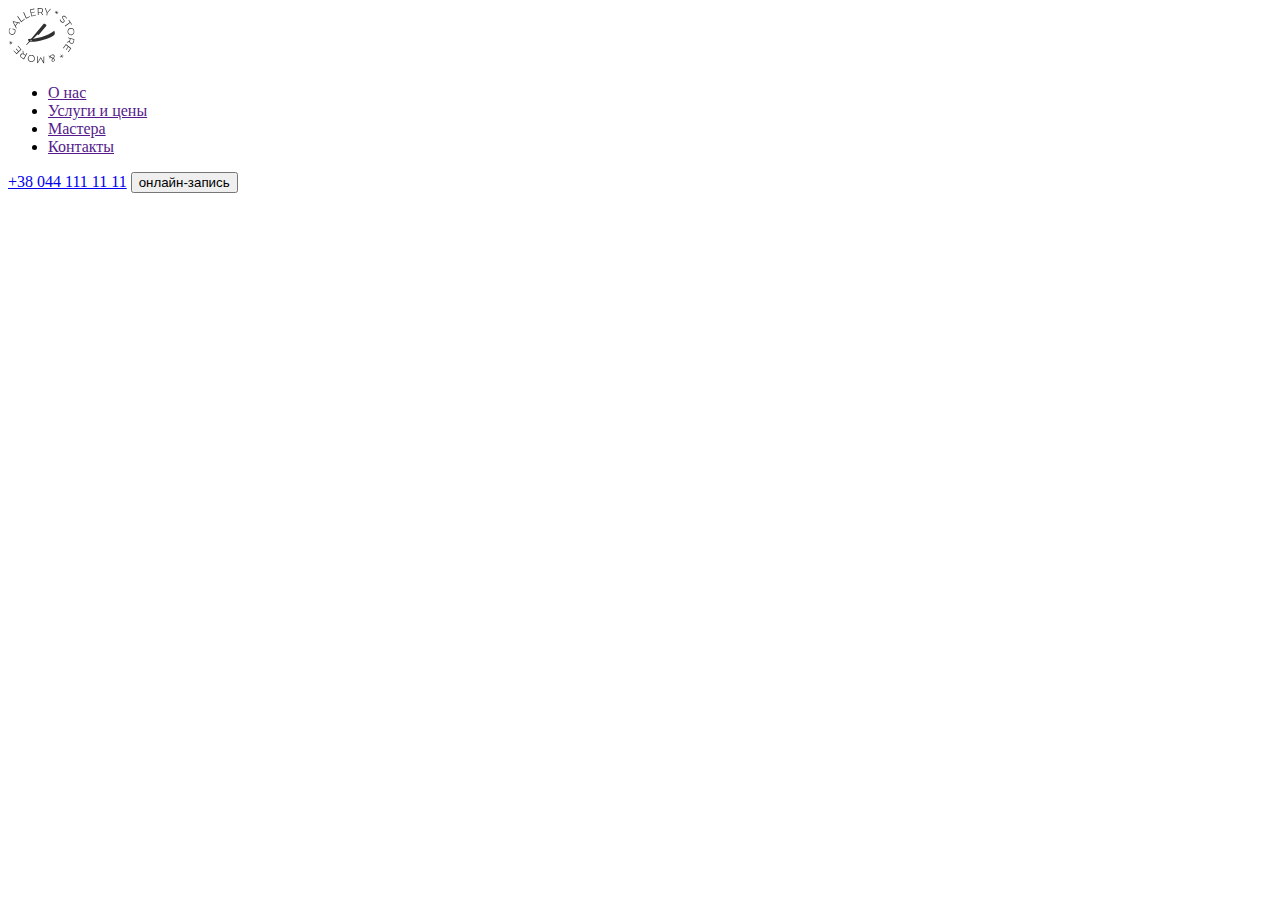
==== index.html @ ab4c953c "start" ====
<!DOCTYPE html>
<html lang="ru">
<head>
    <meta charset="UTF-8">
    <meta http-equiv="X-UA-Compatible" content="IE=edge">
    <meta name="viewport" content="width=device-width, initial-scale=1.0">
    <title>Document</title>
</head>
<body>
    <header>
        <a href=""><img src="./pictures/logo.svg" alt="лого">
        </a>
        <ul>
            <li>
                <a href="">О нас</a>
            </li>
            <li>
                <a href="">Услуги и цены</a>
            </li>
            <li>
                <a href="">Мастера</a>
            </li>
            <li>
                <a href="">Контакты</a>
            </li>
        </ul>
        <a href="tel:+380441111111">+38 044 111 11 11</a>
        <button type="button">онлайн-запись</button>
    </header>
</body>
</html>
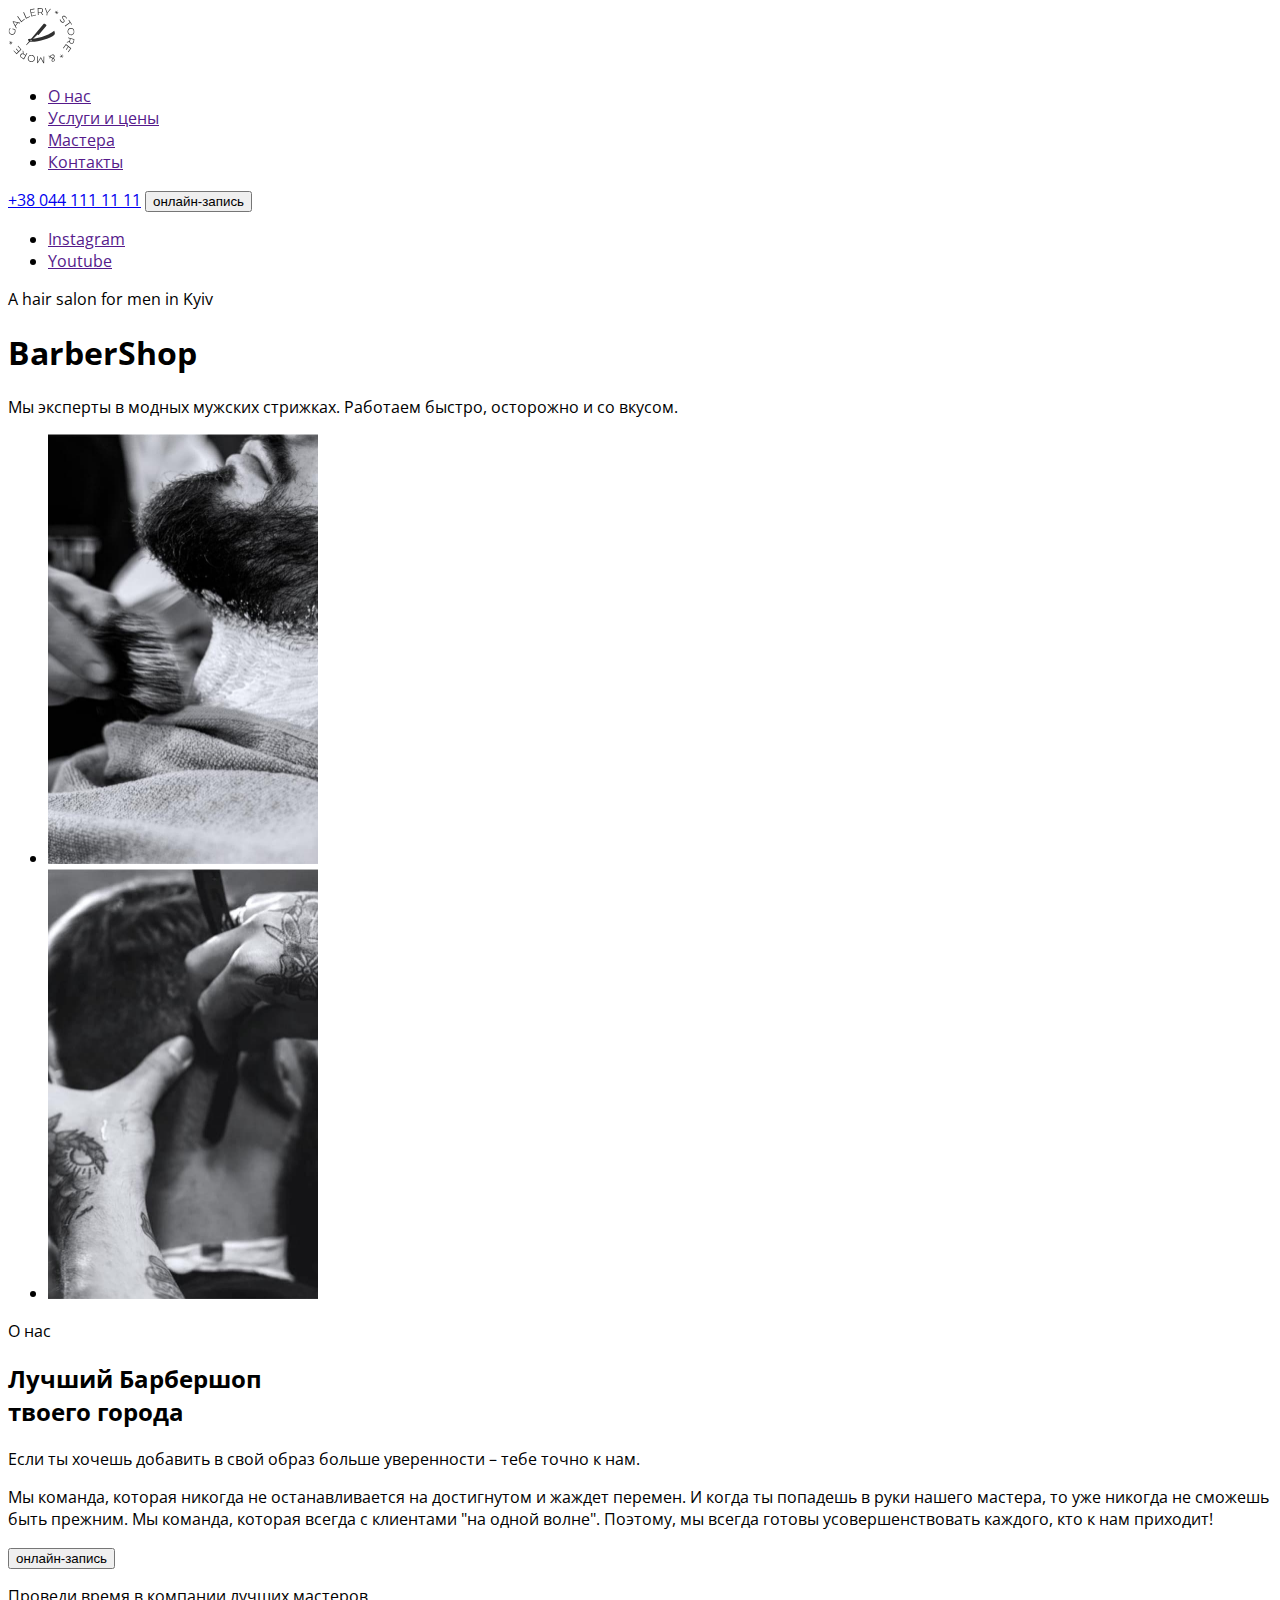
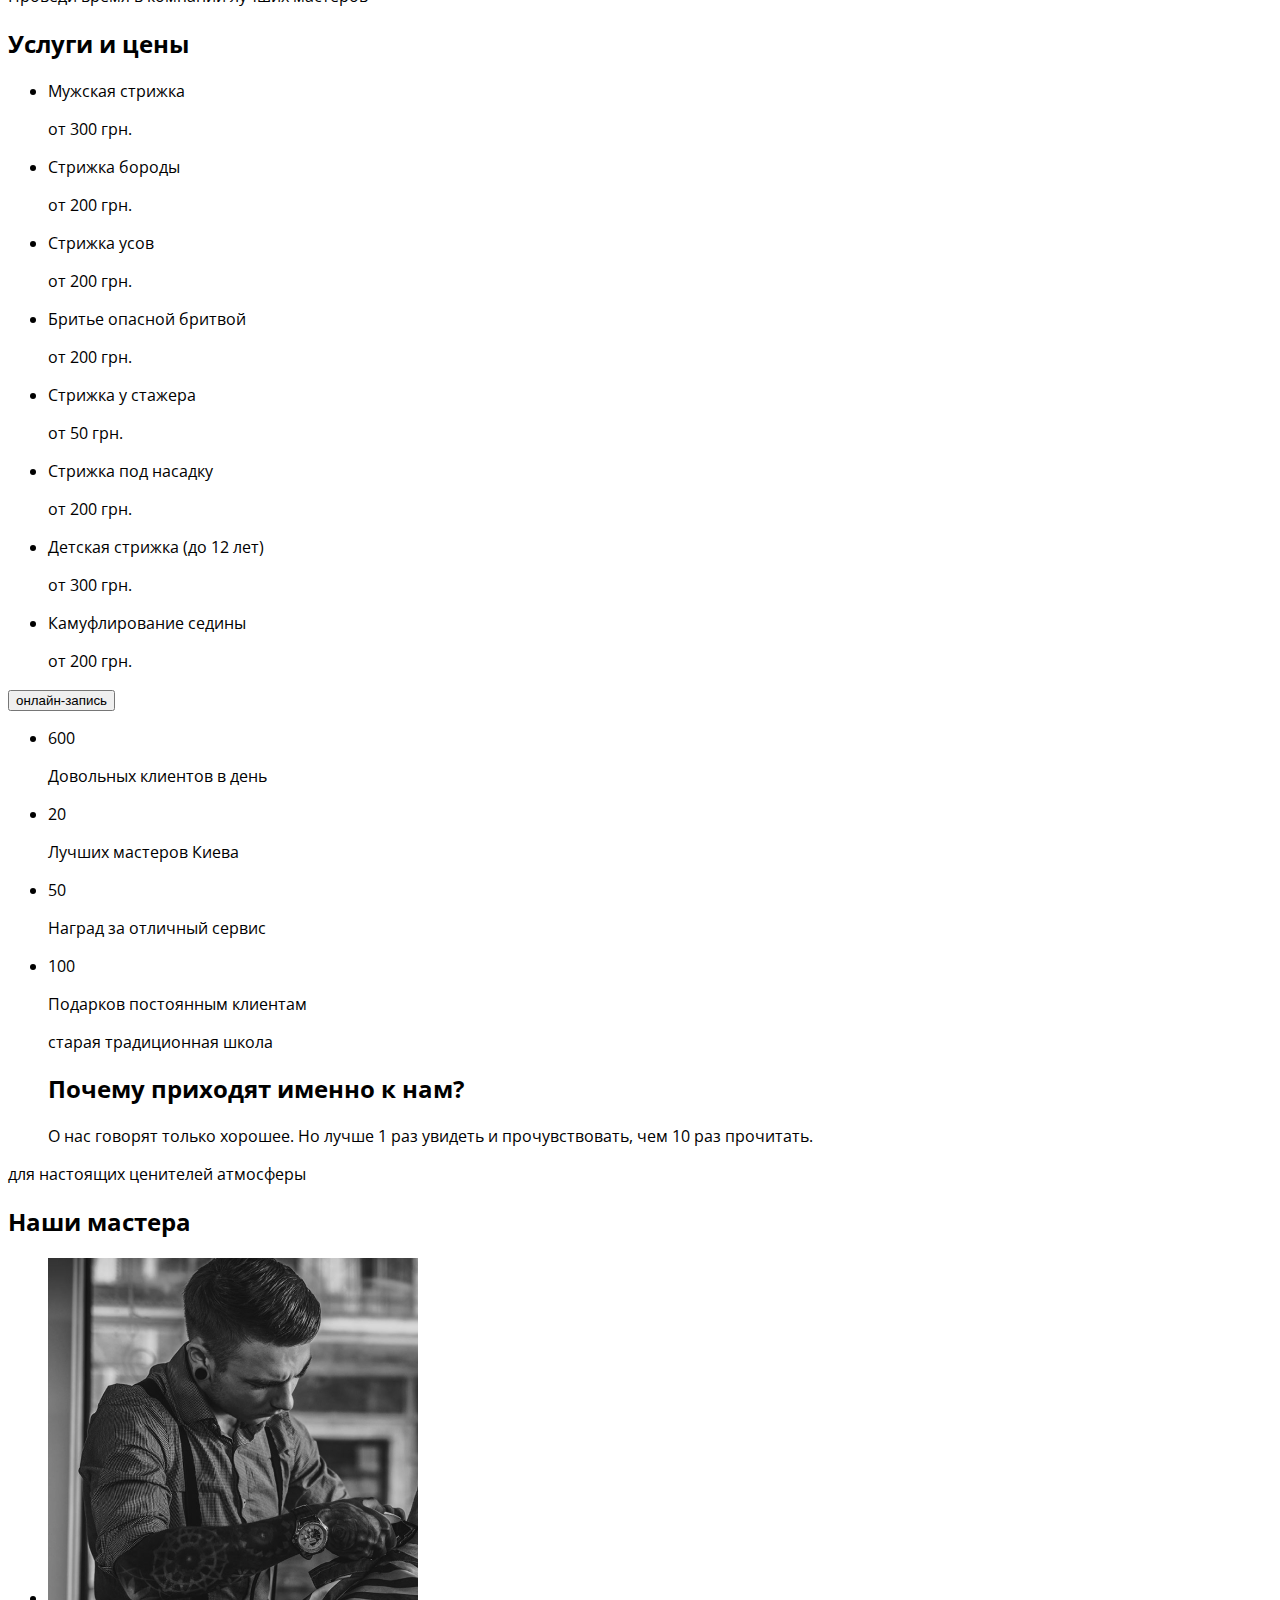
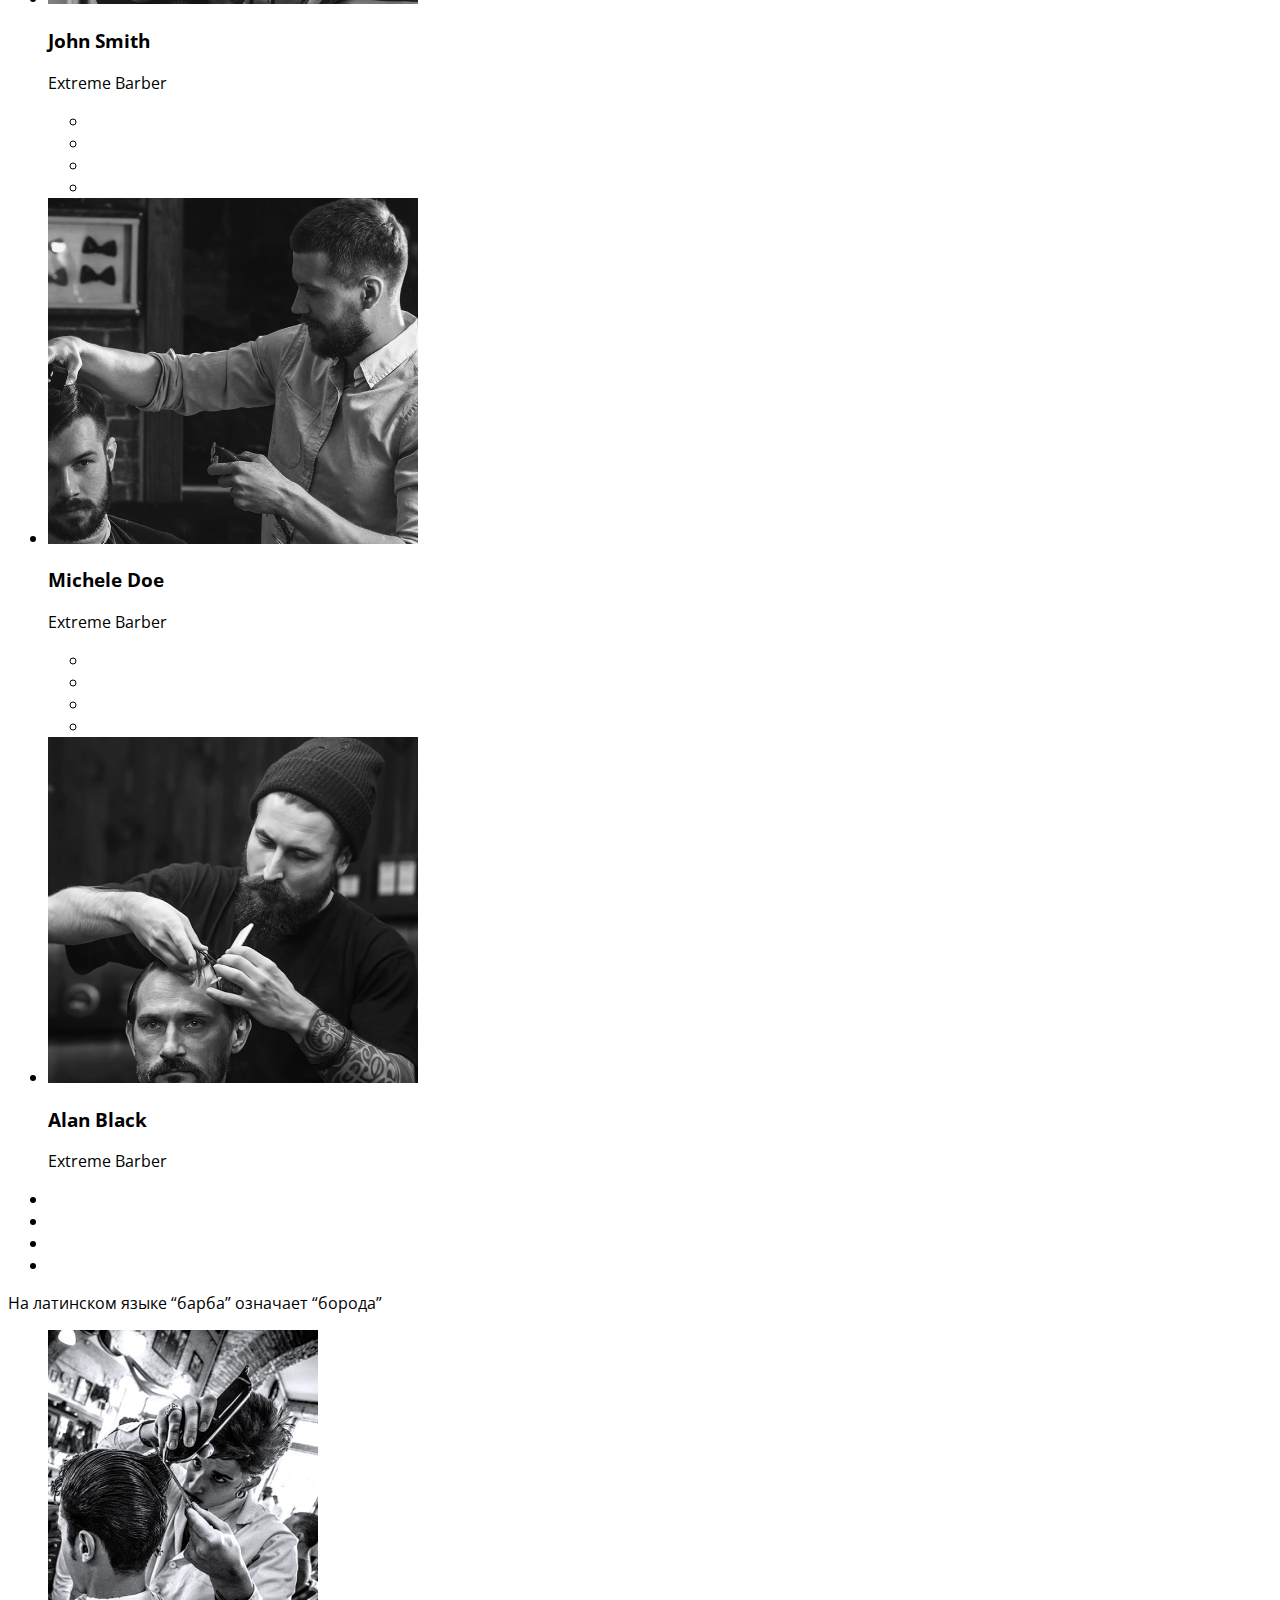
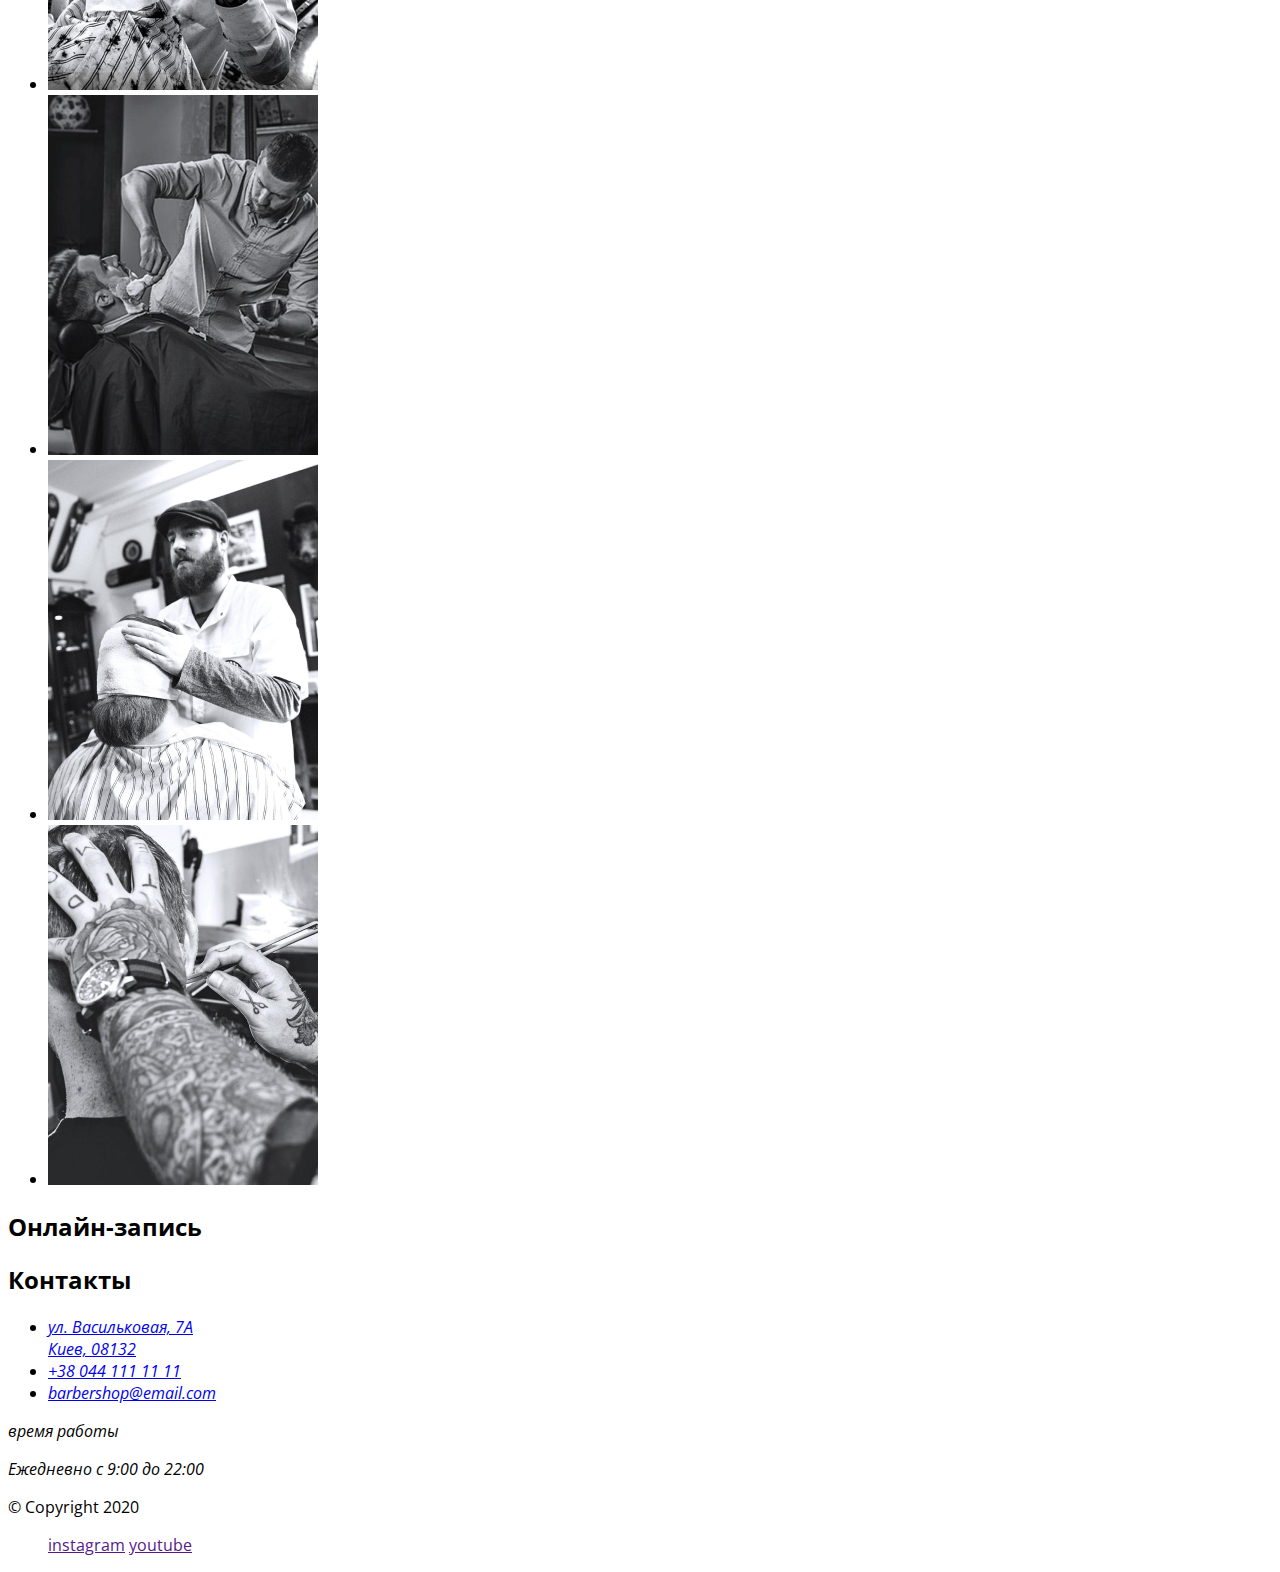
==== commit 93af9520: "start" ====
--- a/index.html
+++ b/index.html
@@ -5,27 +5,252 @@
     <meta http-equiv="X-UA-Compatible" content="IE=edge">
     <meta name="viewport" content="width=device-width, initial-scale=1.0">
     <title>Document</title>
+    <link rel="stylesheet" href="./css/style.css">
+    <link rel="preconnect" href="https://fonts.googleapis.com">
+    <link rel="preconnect" href="https://fonts.gstatic.com" crossorigin>
+    <link href="https://fonts.googleapis.com/css2?family=Open+Sans:wght@400;600&family=Raleway:wght@700&display=swap"
+        rel="stylesheet">
 </head>
 <body>
     <header>
-        <a href=""><img src="./pictures/logo.svg" alt="лого">
-        </a>
-        <ul>
-            <li>
-                <a href="">О нас</a>
-            </li>
-            <li>
-                <a href="">Услуги и цены</a>
-            </li>
-            <li>
-                <a href="">Мастера</a>
-            </li>
-            <li>
-                <a href="">Контакты</a>
-            </li>
-        </ul>
+        <nav>
+            <a href=""><img src="./pictures/logo.svg" alt="лого">
+            </a>
+            <ul>
+                <li>
+                    <a href="">О нас</a>
+                </li>
+                <li>
+                    <a href="">Услуги и цены</a>
+                </li>
+                <li>
+                    <a href="">Мастера</a>
+                </li>
+                <li>
+                    <a href="">Контакты</a>
+                </li>
+            </ul>
+        </nav>
         <a href="tel:+380441111111">+38 044 111 11 11</a>
         <button type="button">онлайн-запись</button>
     </header>
+    <main>
+        <section>
+            <ul>
+                <li>
+                    <a href="">Instagram</a>
+                </li>
+                <li>
+                    <a href="">Youtube</a>
+                </li>
+            </ul>
+            <div>
+                <p lang="en">A hair salon for men in Kyiv</p>
+                <h1 lang="en">BarberShop</h1>
+                <p>Мы эксперты в модных мужских стрижках.
+                Работаем быстро, осторожно и со вкусом.
+                </p>
+            </div>
+        </section>
+        <section>
+                <ul>
+                    <li>
+                        <img 
+                        src="./pictures/about-img-1.jpg" 
+                        alt="Барбер бреет голову"
+                        width="270" height="430"
+                        />
+                    </li>
+                    <li>
+                        <img 
+                        src="./pictures/about-img-2.jpg" 
+                        alt="Барбер стрижет кантик"
+                        width="270" height="430"
+                        />
+                        
+                    </li>
+                </ul>
+                <div>
+                    <p>О нас</p>
+                    <h2>
+                        Лучший Барбершоп<br>твоего города
+                    </h2>
+                    <p>
+                        Если ты хочешь добавить в свой образ больше уверенности – тебе точно к нам.
+                    </p>
+                    <p>
+                        Мы команда, которая никогда не останавливается на достигнутом и жаждет перемен. И когда ты попадешь в руки нашего мастера,
+                        то уже никогда не сможешь быть прежним. Мы команда, которая всегда с клиентами "на одной волне". Поэтому, мы всегда
+                        готовы усовершенствовать каждого, кто к нам приходит!
+                    </p>
+                    <button type="button">онлайн-запись</button>
+                </div>
+        </section>
+        <section>
+            <p>Проведи время в компании лучших мастеров</p>
+            <h2>Услуги и цены</h2>
+            <ul>
+                <li>
+                    <p>Мужская стрижка</p><span>от 300 грн.</span>
+                </li>
+                <li>
+                    <p>Стрижка бороды</p><span>от 200 грн.</span>
+                </li>
+                <li>
+                    <p>Стрижка усов</p><span>от 200 грн.</span>
+                </li>
+                <li>
+                    <p>Бритье опасной бритвой</p><span>от 200 грн.</span>
+                </li>
+            </ul>
+            <ul>
+                <li>
+                    <p>Cтрижка у стажера</p><span>от 50 грн.</span>
+                </li>
+                <li>
+                    <p>Стрижка под насадку</p><span>от 200 грн.</span>
+                </li>
+                <li>
+                    <p>Детская стрижка (до 12 лет)</p><span>от 300 грн.</span>
+                </li>
+                <li>
+                    <p>Камуфлирование седины</p><span>от 200 грн.</span>
+                </li>
+            </ul>
+            <button type="button">онлайн-запись</button>
+        </section>
+        <section>
+            <ul>
+                <li>
+                    <span>600</span>
+                    <p>Довольных клиентов в день</p>
+                </li>
+                <li>
+                    <span>20</span>
+                    <p>Лучших мастеров Киева</p>
+                </li>
+                <li>
+                    <span>50</span>
+                    <p>Наград за отличный сервис</p>
+                </li>
+                <li>
+                    <span>100</span>
+                    <p>Подарков постоянным клиентам</p>
+                </li>
+                <div>
+                    <p>старая традиционная школа</p>
+                    <h2>Почему приходят именно к нам?</h2>
+                    <p>О нас говорят только хорошее. Но лучше 1 раз увидеть и прочувствовать, чем 10 раз прочитать.</p>
+                </div>
+            </ul>
+        </section>
+        <section>
+            <p>для настоящих ценителей атмосферы</p>
+            <h2>Наши мастера</h2>
+            <ul>    
+                <li>
+                    <img src="./pictures/john-smith.jpg" alt=барбер стрижет" width="370" height="346">
+                    <h3 lang="en">John Smith</h3>
+                    <p lang="en">Extreme Barber</p>
+                    <ul>
+                        <li>
+                            <a href=""></a>
+                        </li>
+                        <li>
+                            <a href=""></a>
+                        </li>
+                        <li>
+                            <a href=""></a>
+                        </li>
+                        <li>
+                            <a href=""></a>
+                        </li>
+                    </ul>
+                </li>
+                <li>
+                    <img src="./pictures/michele-doe.jpg" alt="барбер бреет" width="370" height="346">
+                    <h3 lang="en">Michele Doe</h3>
+                    <p lang="en">Extreme Barber</p>
+                    <ul>
+                        <li>
+                            <a href=""></a>
+                        </li>
+                        <li>
+                            <a href=""></a>
+                        </li>
+                        <li>
+                            <a href=""></a>
+                        </li>
+                        <li>
+                            <a href=""></a>
+                        </li>
+                    </ul>
+                </li>
+                <li>
+                    <img src="./pictures/alan-black.jpg" alt="барбер делает кантик" width="370" height="346">
+                    <h3 lang="en">Alan Black</h3>
+                    <p lang="en">Extreme Barber</p>
+                        <li>
+                            <a href=""></a>
+                        </li>
+                        <li>
+                            <a href=""></a>
+                        </li>
+                        <li>
+                            <a href=""></a>
+                        </li>
+                        <li>
+                            <a href=""></a>
+                        </li>
+                </li>
+            </ul>
+        </section>
+        <section>
+            <h2 hidden lang="en">gallery</h2>
+            <p>На латинском языке “барба” означает “борода”</p>
+            <ul>
+                <li>
+                    <img src="./pictures/job-1.jpg" alt="стрижка" width="270" height="360">
+                </li>
+                <li>
+                    <img src="./pictures/job-2.jpg" alt="бритье" width="270" height="360">
+                </li>
+                <li>
+                    <img src="./pictures/job-3.jpg" alt="отпаривание" width="270" height="360">
+                </li>
+                <li>
+                    <img src="./pictures/job-4.jpg" alt="кантик" width="270" height="360">
+                </li>
+            </ul>
+        </section>
+        <section>
+                <h2>Онлайн-запись</h2>
+        </section>
+        <section>
+                <h2>Контакты</h2>
+                <address>
+                    <ul>
+                        <li>
+                            <a href="https://goo.gl/maps/wWV4MiiGpyDvuPe18" target="_blank" rel="noopener noreferrer">ул. Васильковая, 7А<br> Киев, 08132</a>
+                        </li>
+                        <li>
+                            <a href="tel:+380441111111">+38 044 111 11 11</a>
+                        </li>
+                        <li>
+                            <a href="mailto:barbershop@email.com">barbershop@email.com</a>
+                        </li>
+                    </ul>
+                    <p>время работы</p>
+                    <P>Ежедневно с 9:00 до 22:00</P>
+                </address>
+        </section>
+        <footer>
+            <p>&copy; Copyright 2020</p>
+            <ul>
+                <a href="">instagram</a>
+                <a href="">youtube</a>
+            </ul>
+        </footer>
+    </main>
 </body>
 </html>--- a/css/style.css
+++ b/css/style.css
@@ -0,0 +1,3 @@
+body {
+    font-family: 'Open Sans', sans-serif;
+}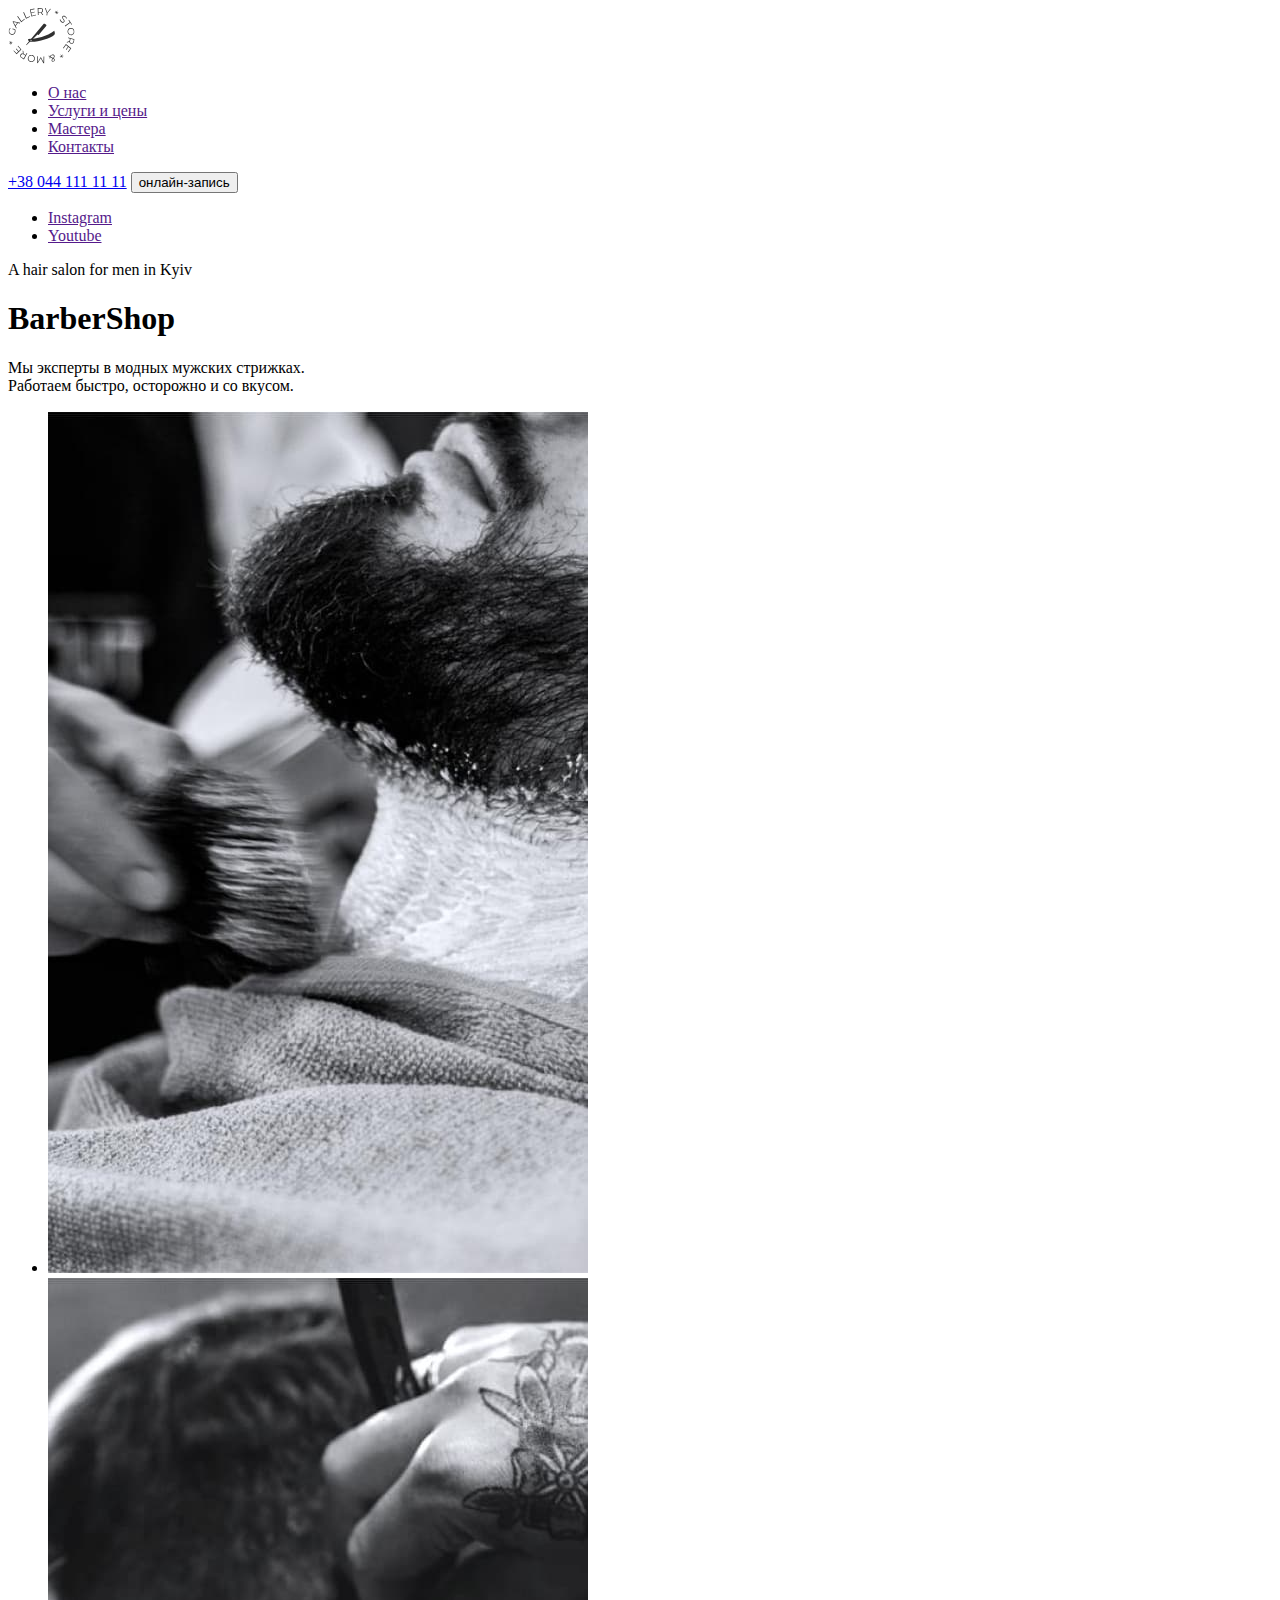
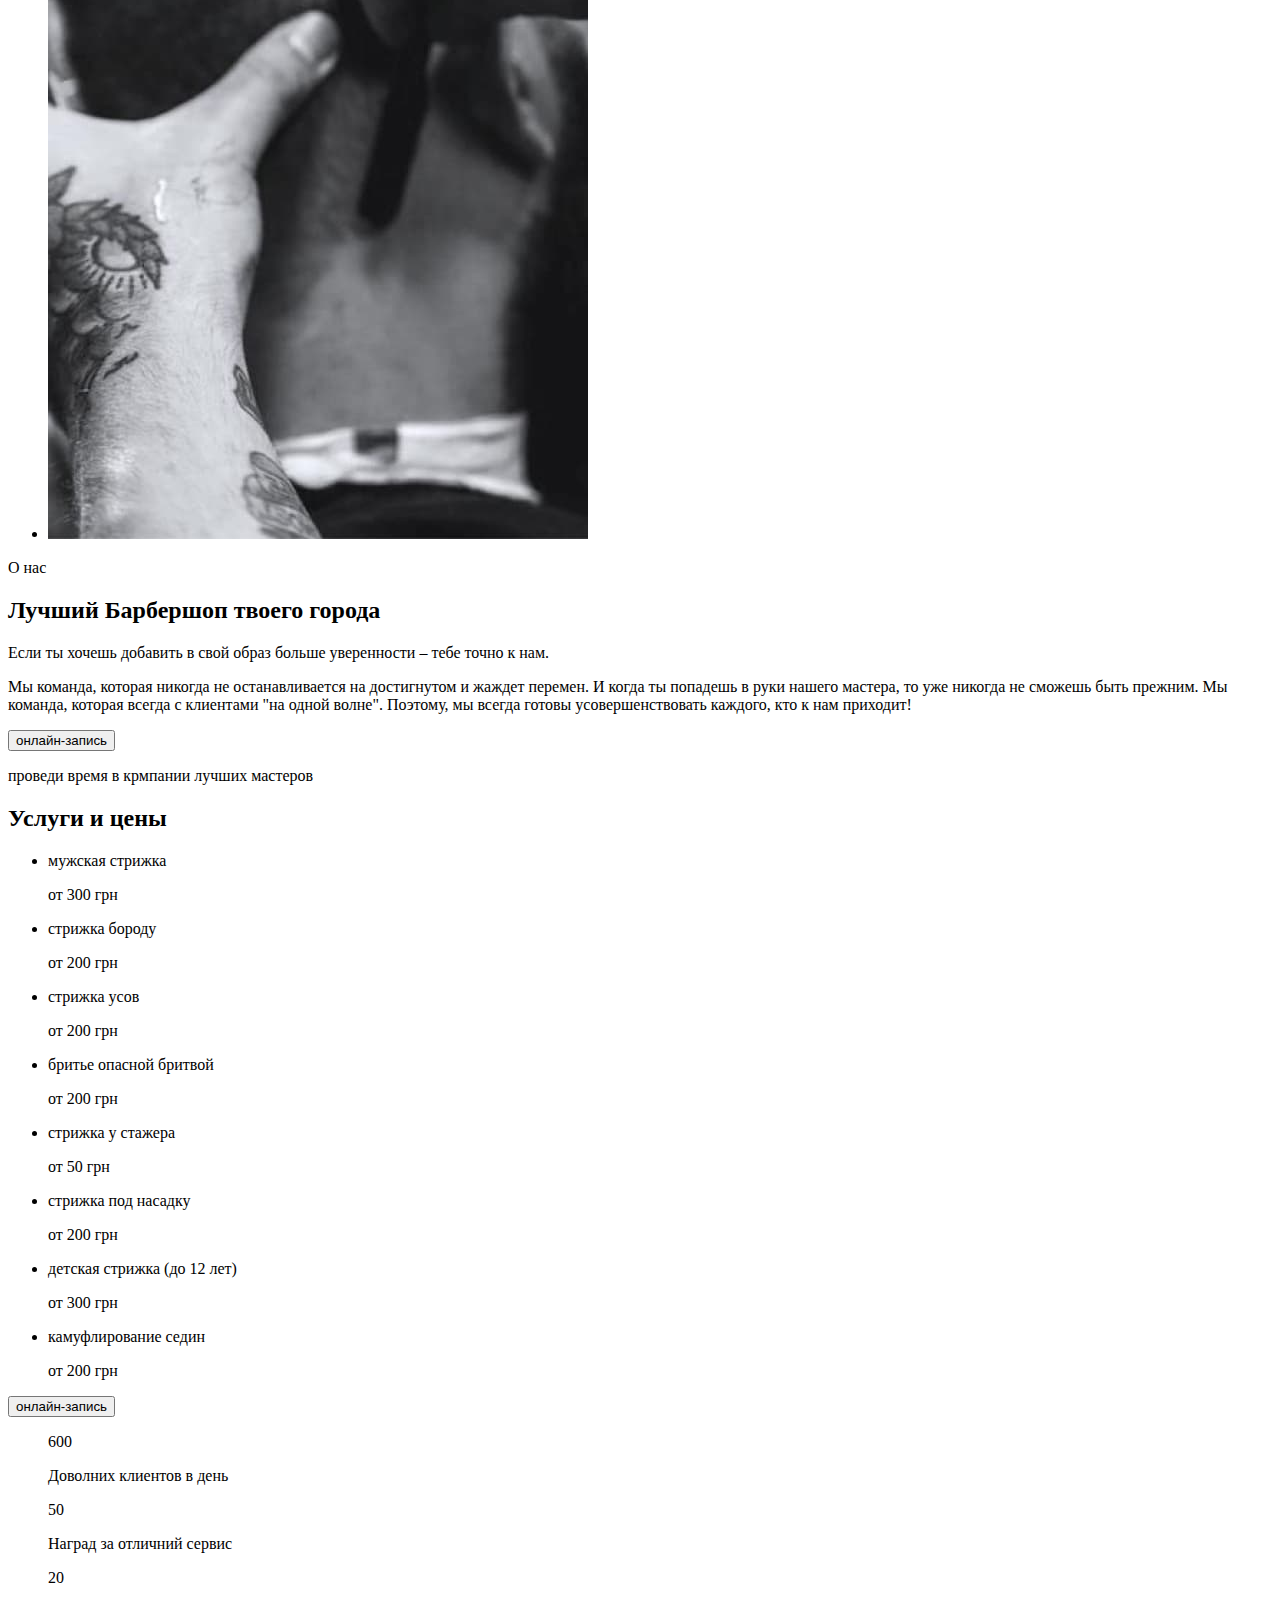
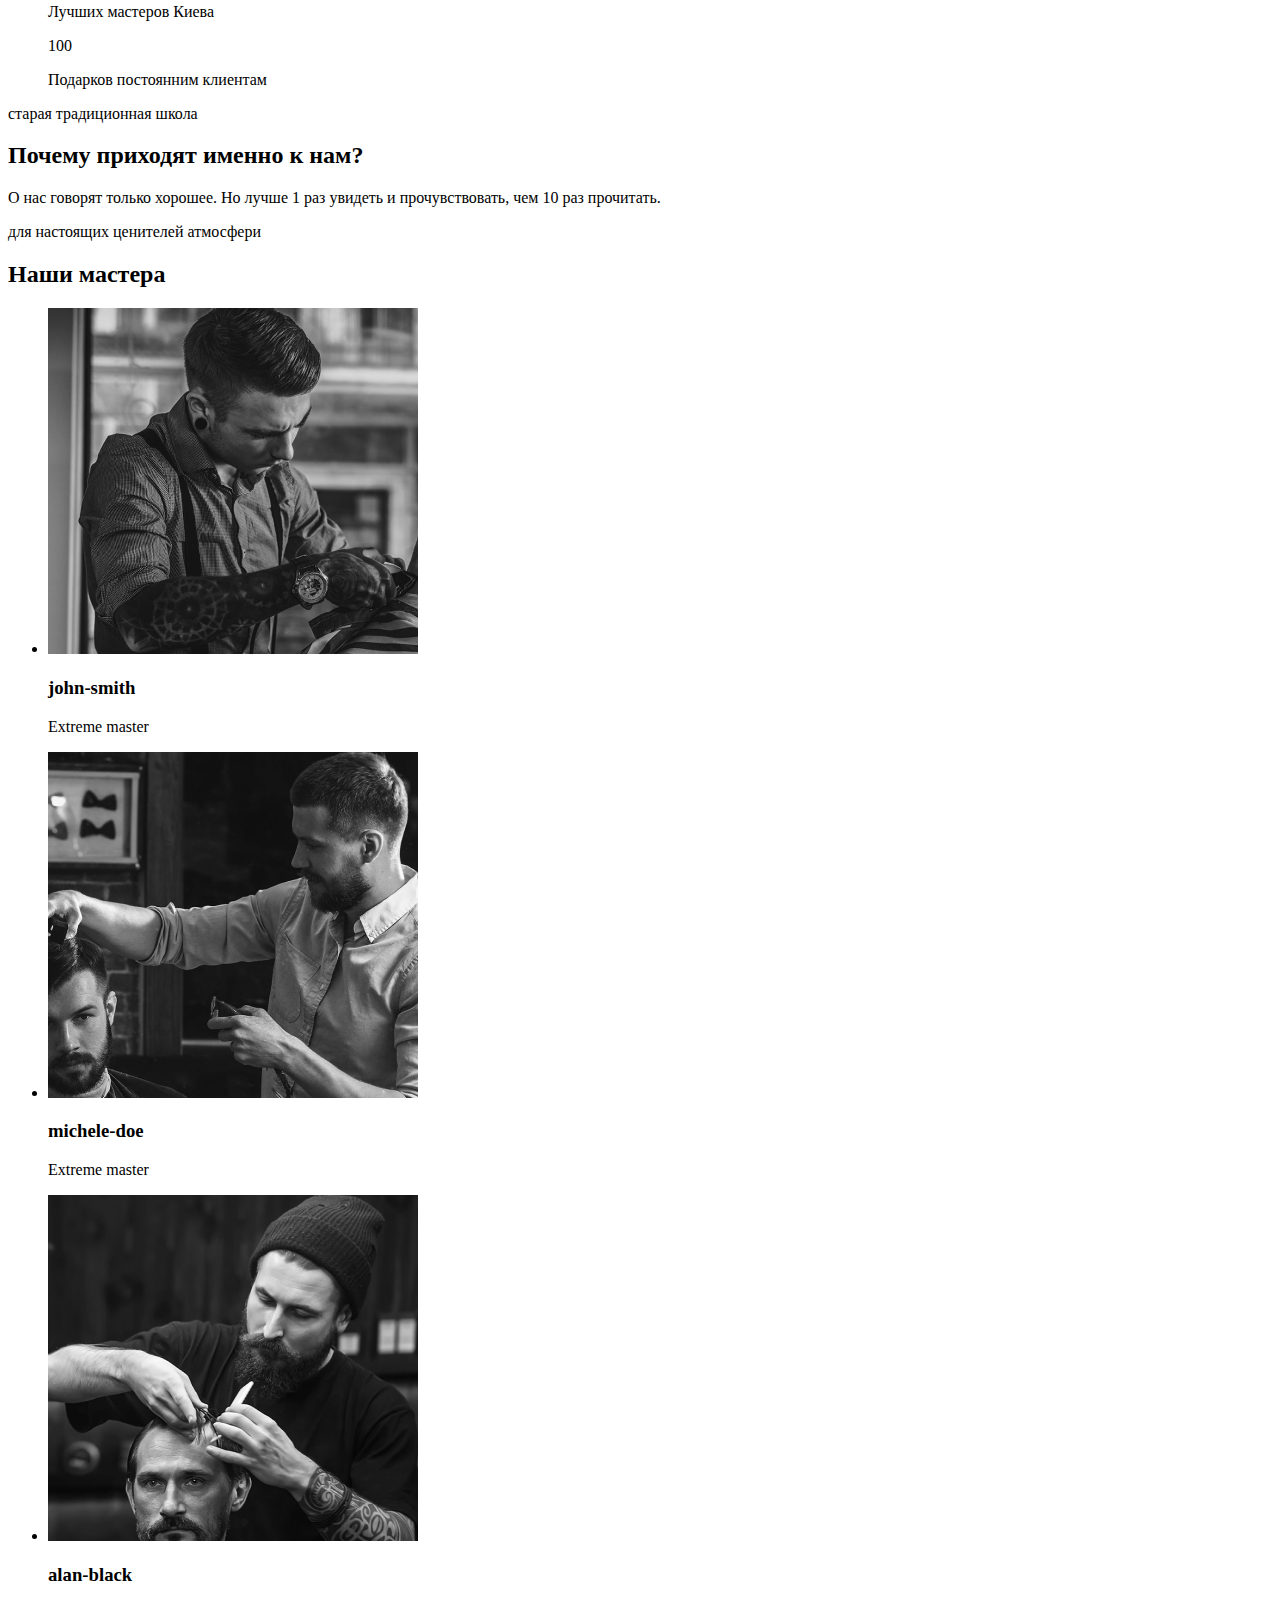
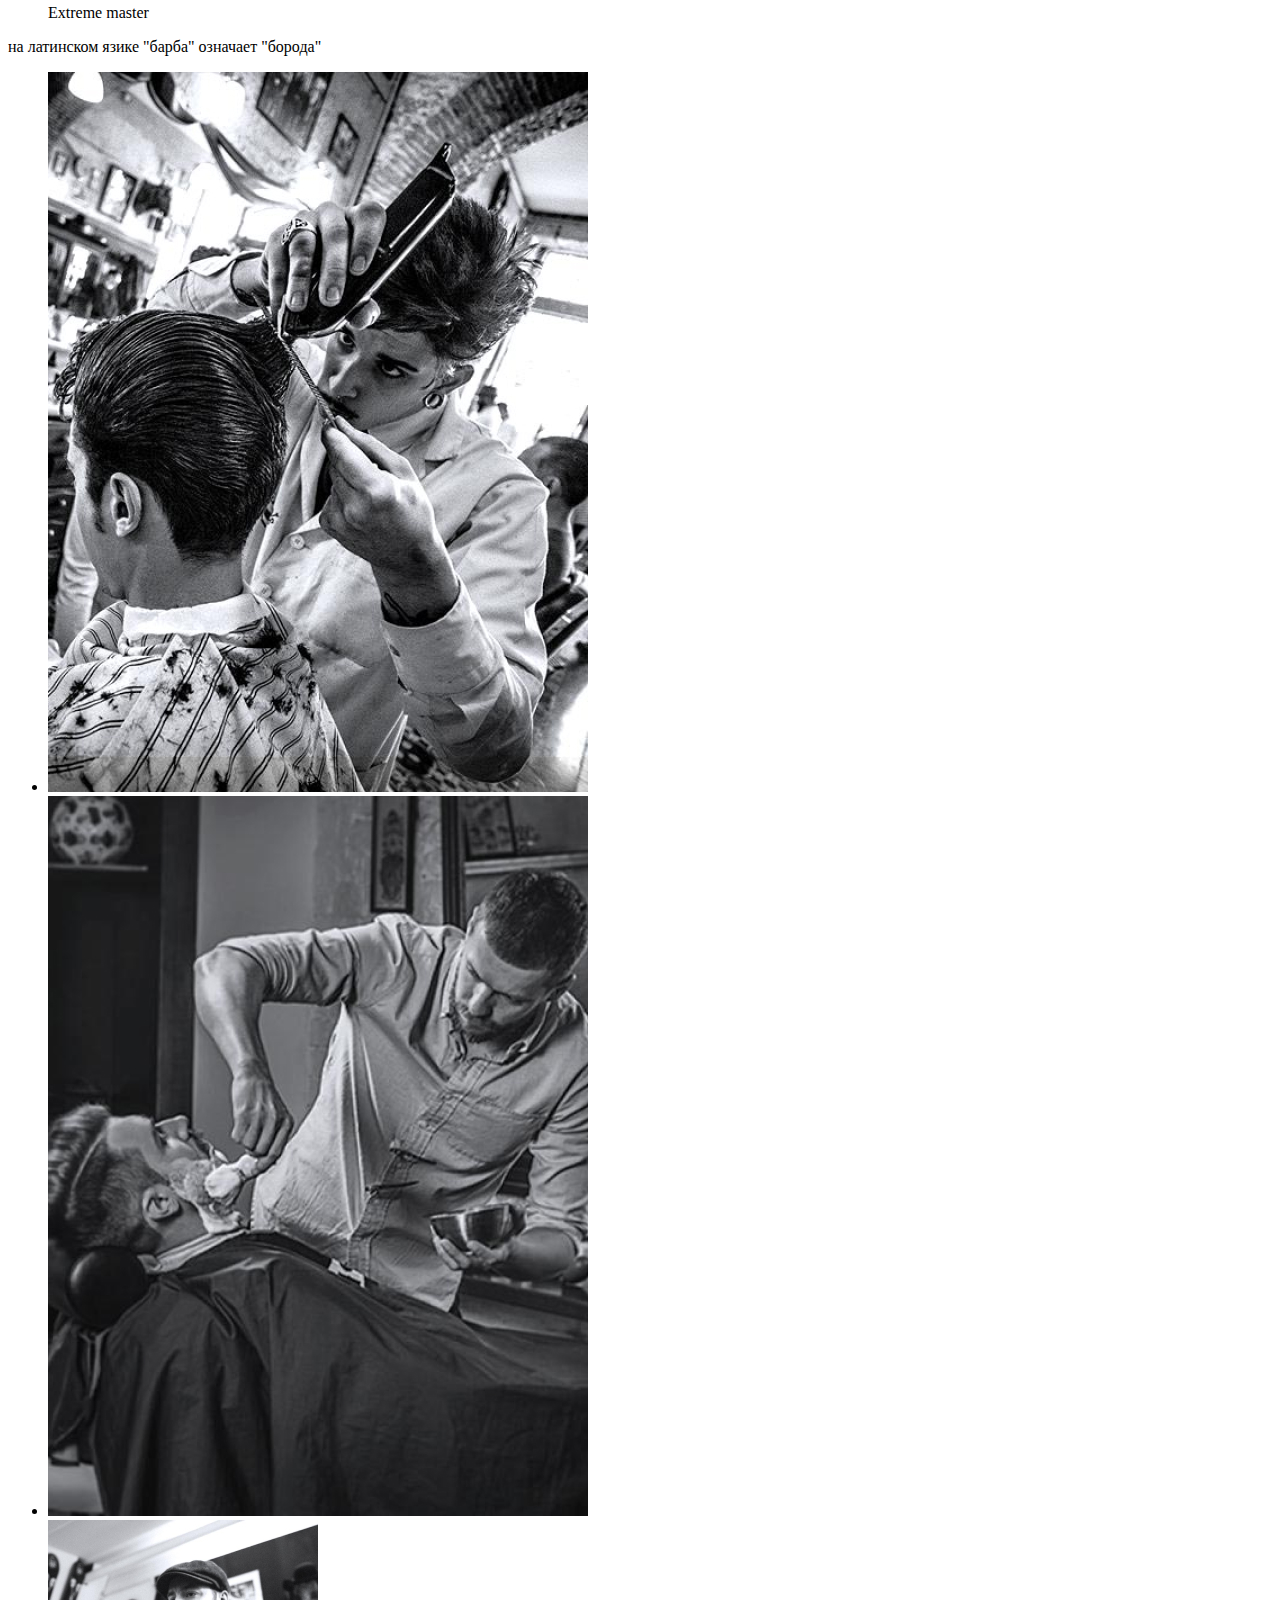
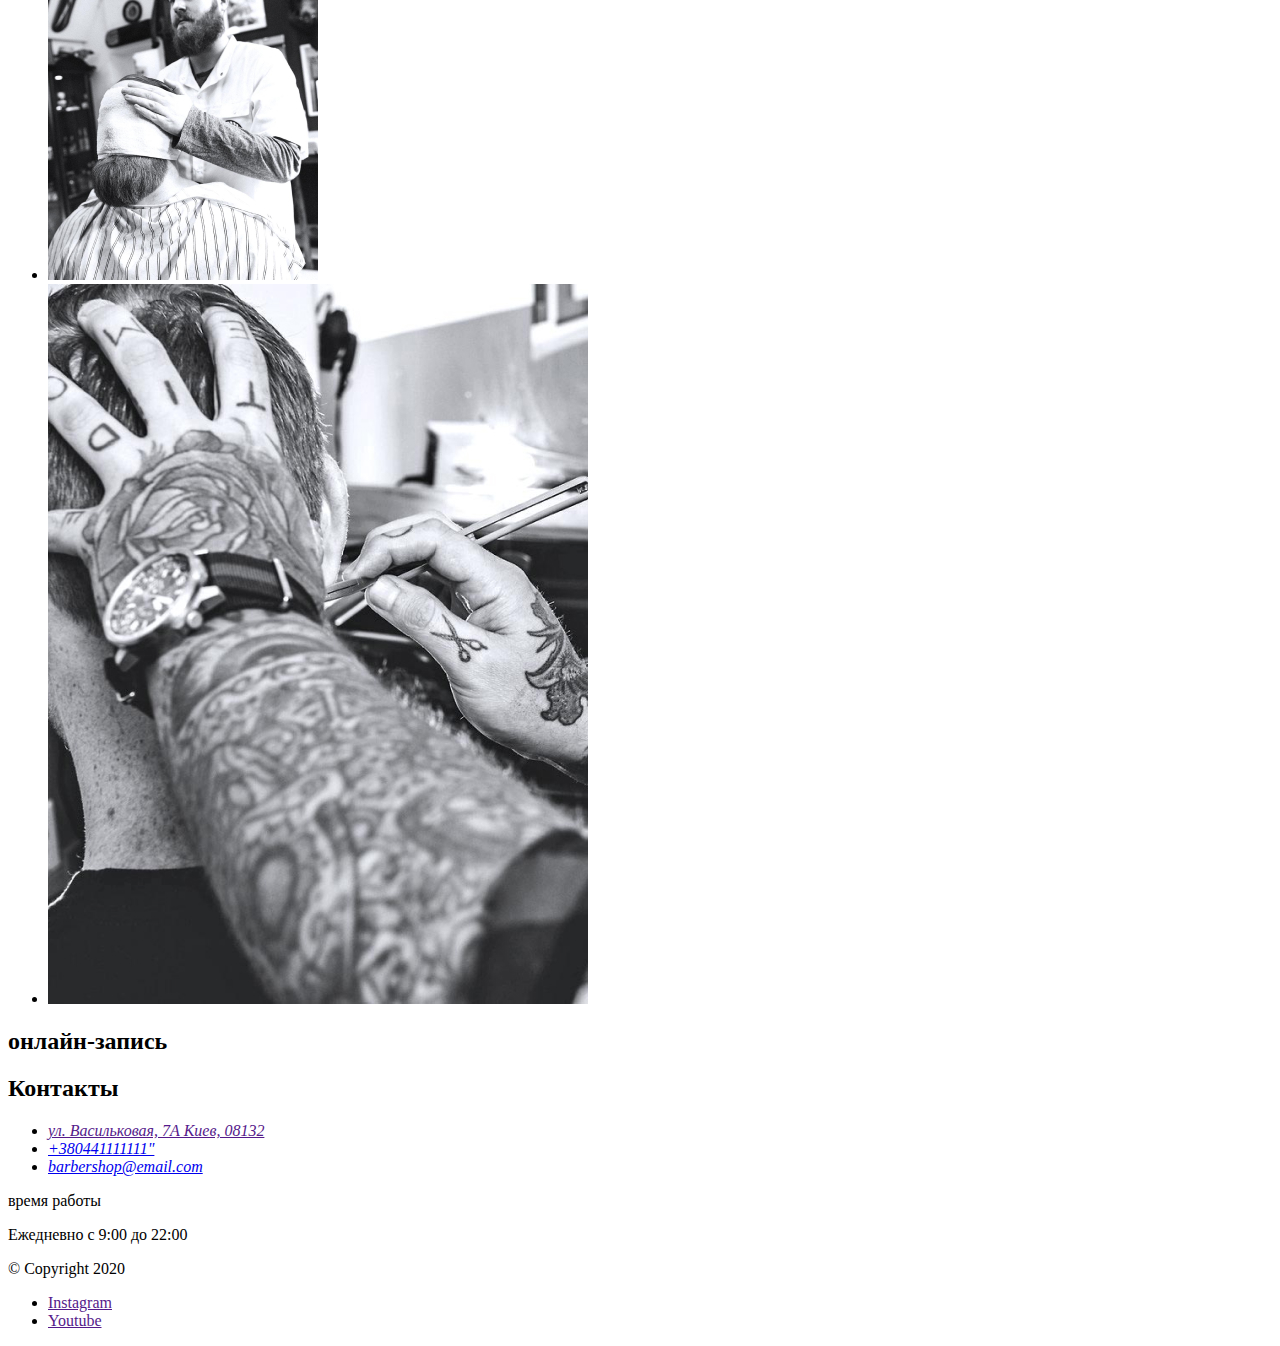
==== commit 9ae91cc0: "1" ====
--- a/index.html
+++ b/index.html
@@ -2,20 +2,15 @@
 <html lang="ru">
 <head>
     <meta charset="UTF-8">
-    <meta http-equiv="X-UA-Compatible" content="IE=edge">
     <meta name="viewport" content="width=device-width, initial-scale=1.0">
     <title>Document</title>
-    <link rel="stylesheet" href="./css/style.css">
-    <link rel="preconnect" href="https://fonts.googleapis.com">
-    <link rel="preconnect" href="https://fonts.gstatic.com" crossorigin>
-    <link href="https://fonts.googleapis.com/css2?family=Open+Sans:wght@400;600&family=Raleway:wght@700&display=swap"
-        rel="stylesheet">
 </head>
 <body>
     <header>
+        <a href="">
+            <img src="./pictures/logo.svg" alt="лого сайта">
+        </a>
         <nav>
-            <a href=""><img src="./pictures/logo.svg" alt="лого">
-            </a>
             <ul>
                 <li>
                     <a href="">О нас</a>
@@ -30,227 +25,156 @@
                     <a href="">Контакты</a>
                 </li>
             </ul>
+            <div>
+                <a href="tel:+380441111111">+38 044 111 11 11</a>
+                <button type="button">онлайн-запись</button>
+            </div>
         </nav>
-        <a href="tel:+380441111111">+38 044 111 11 11</a>
-        <button type="button">онлайн-запись</button>
     </header>
     <main>
+<!-- секція герой -->
         <section>
             <ul>
                 <li>
-                    <a href="">Instagram</a>
+                    <a href="" target="_blank" rel="noopener noreferrer">Instagram</a>
                 </li>
                 <li>
-                    <a href="">Youtube</a>
+                    <a href="" target="_blank" rel="noopener noreferrer">Youtube</a>
                 </li>
             </ul>
             <div>
-                <p lang="en">A hair salon for men in Kyiv</p>
-                <h1 lang="en">BarberShop</h1>
-                <p>Мы эксперты в модных мужских стрижках.
-                Работаем быстро, осторожно и со вкусом.
-                </p>
+            <p>A hair salon for men in Kyiv</p>
+            <h1>BarberShop</h1>
+            <p>Мы эксперты в модных мужских стрижках.<br>Работаем быстро, осторожно и со вкусом.</p>
+        </section>
+<!-- секція about -->
+        <section>
+            <ul>
+                <li>
+                    <img src="./pictures/about-img-1.jpg" alt="барбер голить бороду">
+                </li>
+                <li>
+                    <img src="./pictures/about-img-2.jpg" alt="барбер робить кант">
+                </li>
+            </ul>
+            <div>
+                <p>О нас</p>
+                <h2>Лучший Барбершоп твоего города</h2>
+                <p>Если ты хочешь добавить в свой образ больше уверенности – тебе точно к нам.</p>
+                <p>Мы команда, которая никогда не останавливается на достигнутом и жаждет перемен. И когда ты попадешь в руки нашего мастера, то уже никогда не сможешь быть прежним. Мы команда, которая всегда с клиентами "на одной волне". Поэтому, мы всегда готовы усовершенствовать каждого, кто к нам приходит!</p>
+                <button type="button">онлайн-запись</button>
             </div>
         </section>
+<!-- секція о цінах -->
         <section>
-                <ul>
-                    <li>
-                        <img 
-                        src="./pictures/about-img-1.jpg" 
-                        alt="Барбер бреет голову"
-                        width="270" height="430"
-                        />
-                    </li>
-                    <li>
-                        <img 
-                        src="./pictures/about-img-2.jpg" 
-                        alt="Барбер стрижет кантик"
-                        width="270" height="430"
-                        />
-                        
-                    </li>
-                </ul>
-                <div>
-                    <p>О нас</p>
-                    <h2>
-                        Лучший Барбершоп<br>твоего города
-                    </h2>
-                    <p>
-                        Если ты хочешь добавить в свой образ больше уверенности – тебе точно к нам.
-                    </p>
-                    <p>
-                        Мы команда, которая никогда не останавливается на достигнутом и жаждет перемен. И когда ты попадешь в руки нашего мастера,
-                        то уже никогда не сможешь быть прежним. Мы команда, которая всегда с клиентами "на одной волне". Поэтому, мы всегда
-                        готовы усовершенствовать каждого, кто к нам приходит!
-                    </p>
-                    <button type="button">онлайн-запись</button>
-                </div>
-        </section>
-        <section>
-            <p>Проведи время в компании лучших мастеров</p>
+            <p>проведи время в крмпании лучших мастеров</p>
             <h2>Услуги и цены</h2>
             <ul>
-                <li>
-                    <p>Мужская стрижка</p><span>от 300 грн.</span>
+                <li><p>мужская стрижка</p><span>от 300 грн</span>
                 </li>
-                <li>
-                    <p>Стрижка бороды</p><span>от 200 грн.</span>
+                <li><p>стрижка бороду</p><span>от 200 грн</span>
                 </li>
-                <li>
-                    <p>Стрижка усов</p><span>от 200 грн.</span>
+                <li><p>стрижка усов</p><span>от 200 грн</span>
                 </li>
-                <li>
-                    <p>Бритье опасной бритвой</p><span>от 200 грн.</span>
+                <li><p>бритье опасной бритвой</p><span>от 200 грн</span>
                 </li>
             </ul>
             <ul>
-                <li>
-                    <p>Cтрижка у стажера</p><span>от 50 грн.</span>
+                <li><p>стрижка у стажера</p><span>от 50 грн</span>
                 </li>
-                <li>
-                    <p>Стрижка под насадку</p><span>от 200 грн.</span>
+                <li><p>стрижка под насадку</p><span>от 200 грн</span>
                 </li>
-                <li>
-                    <p>Детская стрижка (до 12 лет)</p><span>от 300 грн.</span>
+                <li><p>детская стрижка (до 12 лет)</p><span>от 300 грн</span>
                 </li>
-                <li>
-                    <p>Камуфлирование седины</p><span>от 200 грн.</span>
+                <li><p>камуфлирование седин</p><span>от 200 грн</span>
                 </li>
             </ul>
             <button type="button">онлайн-запись</button>
         </section>
+        <!-- секция наших преимуществ -->
         <section>
             <ul>
+                <span>600</span><p>Доволних клиентов в день</p>
+                <span>50</span><p>Наград за отличний сервис</p>
+                <span>20</span><p>Лучших мастеров Киева</p>
+                <span>100</span><p>Подарков постоянним клиентам</p>
+            </ul>
+            <div>
+                <p>старая традиционная школа</p>
+                <h2>Почему приходят именно к нам?</h2>
+                <p>О нас говорят только хорошее. Но лучше 1 раз увидеть и прочувствовать, чем 10 раз прочитать.</p>
+            </div>
+        </section>
+        <!-- секция о мастерах -->
+        <section>
+            <p>для настоящих ценителей атмосфери</p>
+            <h2>Наши мастера</h2>
+            <ul>
                 <li>
-                    <span>600</span>
-                    <p>Довольных клиентов в день</p>
+                    <img src="./pictures/john-smith.jpg" alt="барбер стрижка">
+                    <h3 lang="en">john-smith</h3>
+                    <p>Extreme master</p>
                 </li>
                 <li>
-                    <span>20</span>
-                    <p>Лучших мастеров Киева</p>
+                    <img src="./pictures/michele-doe.jpg" alt="барбер стрижка">
+                    <h3 lang="en">michele-doe</h3>
+                    <p>Extreme master</p>
                 </li>
                 <li>
-                    <span>50</span>
-                    <p>Наград за отличный сервис</p>
-                </li>
-                <li>
-                    <span>100</span>
-                    <p>Подарков постоянным клиентам</p>
-                </li>
-                <div>
-                    <p>старая традиционная школа</p>
-                    <h2>Почему приходят именно к нам?</h2>
-                    <p>О нас говорят только хорошее. Но лучше 1 раз увидеть и прочувствовать, чем 10 раз прочитать.</p>
-                </div>
-            </ul>
-        </section>
-        <section>
-            <p>для настоящих ценителей атмосферы</p>
-            <h2>Наши мастера</h2>
-            <ul>    
-                <li>
-                    <img src="./pictures/john-smith.jpg" alt=барбер стрижет" width="370" height="346">
-                    <h3 lang="en">John Smith</h3>
-                    <p lang="en">Extreme Barber</p>
-                    <ul>
-                        <li>
-                            <a href=""></a>
-                        </li>
-                        <li>
-                            <a href=""></a>
-                        </li>
-                        <li>
-                            <a href=""></a>
-                        </li>
-                        <li>
-                            <a href=""></a>
-                        </li>
-                    </ul>
-                </li>
-                <li>
-                    <img src="./pictures/michele-doe.jpg" alt="барбер бреет" width="370" height="346">
-                    <h3 lang="en">Michele Doe</h3>
-                    <p lang="en">Extreme Barber</p>
-                    <ul>
-                        <li>
-                            <a href=""></a>
-                        </li>
-                        <li>
-                            <a href=""></a>
-                        </li>
-                        <li>
-                            <a href=""></a>
-                        </li>
-                        <li>
-                            <a href=""></a>
-                        </li>
-                    </ul>
-                </li>
-                <li>
-                    <img src="./pictures/alan-black.jpg" alt="барбер делает кантик" width="370" height="346">
-                    <h3 lang="en">Alan Black</h3>
-                    <p lang="en">Extreme Barber</p>
-                        <li>
-                            <a href=""></a>
-                        </li>
-                        <li>
-                            <a href=""></a>
-                        </li>
-                        <li>
-                            <a href=""></a>
-                        </li>
-                        <li>
-                            <a href=""></a>
-                        </li>
+                    <img src="./pictures/alan-black.jpg" alt="барбер стрижка">
+                    <h3 lang="en">alan-black</h3>
+                    <p>Extreme master</p>
                 </li>
             </ul>
         </section>
+        <!-- примери работ -->
         <section>
-            <h2 hidden lang="en">gallery</h2>
-            <p>На латинском языке “барба” означает “борода”</p>
+            <!-- забрать hiden потом -->
+            <h2 hidden lang="en">samples of job</h2>
+            <p>на латинском язике "барба" означает "борода"</p>
             <ul>
                 <li>
-                    <img src="./pictures/job-1.jpg" alt="стрижка" width="270" height="360">
+                    <img src="./pictures/job-1.jpg" alt="">
                 </li>
                 <li>
-                    <img src="./pictures/job-2.jpg" alt="бритье" width="270" height="360">
+                    <img src="./pictures/job-2.jpg" alt="">
                 </li>
                 <li>
-                    <img src="./pictures/job-3.jpg" alt="отпаривание" width="270" height="360">
+                    <img src="./pictures/job-3.jpg" alt="">
                 </li>
                 <li>
-                    <img src="./pictures/job-4.jpg" alt="кантик" width="270" height="360">
+                    <img src="./pictures/job-4.jpg" alt="">
                 </li>
             </ul>
         </section>
+        <!-- секция записи -->
         <section>
-                <h2>Онлайн-запись</h2>
+            <h2> онлайн-запись</h2>
         </section>
+        <!-- секция контактов -->
         <section>
-                <h2>Контакты</h2>
-                <address>
-                    <ul>
-                        <li>
-                            <a href="https://goo.gl/maps/wWV4MiiGpyDvuPe18" target="_blank" rel="noopener noreferrer">ул. Васильковая, 7А<br> Киев, 08132</a>
-                        </li>
-                        <li>
-                            <a href="tel:+380441111111">+38 044 111 11 11</a>
-                        </li>
-                        <li>
-                            <a href="mailto:barbershop@email.com">barbershop@email.com</a>
-                        </li>
-                    </ul>
-                    <p>время работы</p>
-                    <P>Ежедневно с 9:00 до 22:00</P>
-                </address>
+            <h2>Контакты</h2>
+            <address>
+                <ul>
+                    <li><a href="">ул. Васильковая, 7А Киев, 08132</a></li>
+                    <li><a href="tel:+380441111111">+380441111111"</a></li>
+                    <li><a href="mailto:barbershop@email.com">barbershop@email.com</a></li>
+                </ul>
+            </address>
+            <p>время работы</p>
+            <p>Ежедневно с 9:00 до 22:00</p>
         </section>
-        <footer>
-            <p>&copy; Copyright 2020</p>
-            <ul>
-                <a href="">instagram</a>
-                <a href="">youtube</a>
-            </ul>
-        </footer>
     </main>
+    <footer>
+        <p>&copy; Copyright 2020</p>
+        <ul>
+            <li>
+                <a href="" target="_blank" rel="noopener noreferrer">Instagram</a>
+            </li>
+            <li>
+                <a href="" target="_blank" rel="noopener noreferrer">Youtube</a>
+            </li>
+        </ul>
+    </footer>
 </body>
 </html>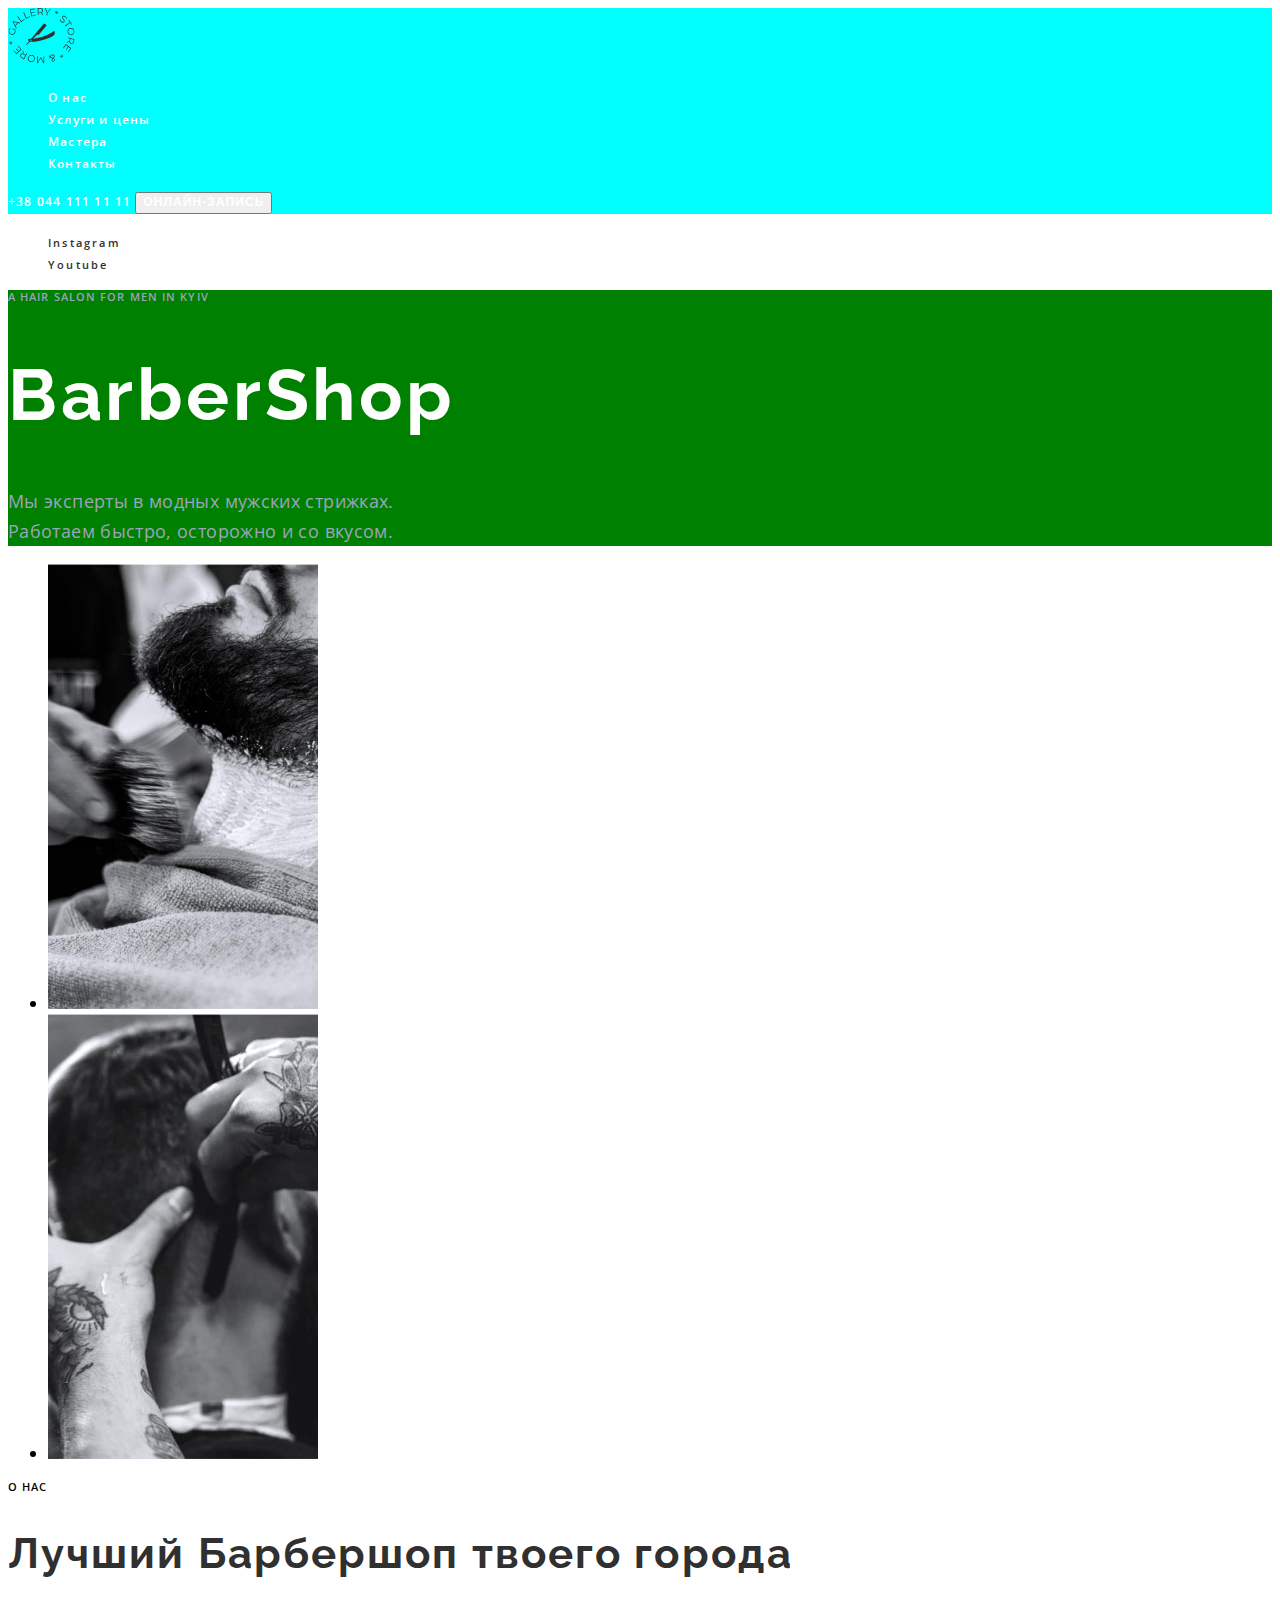
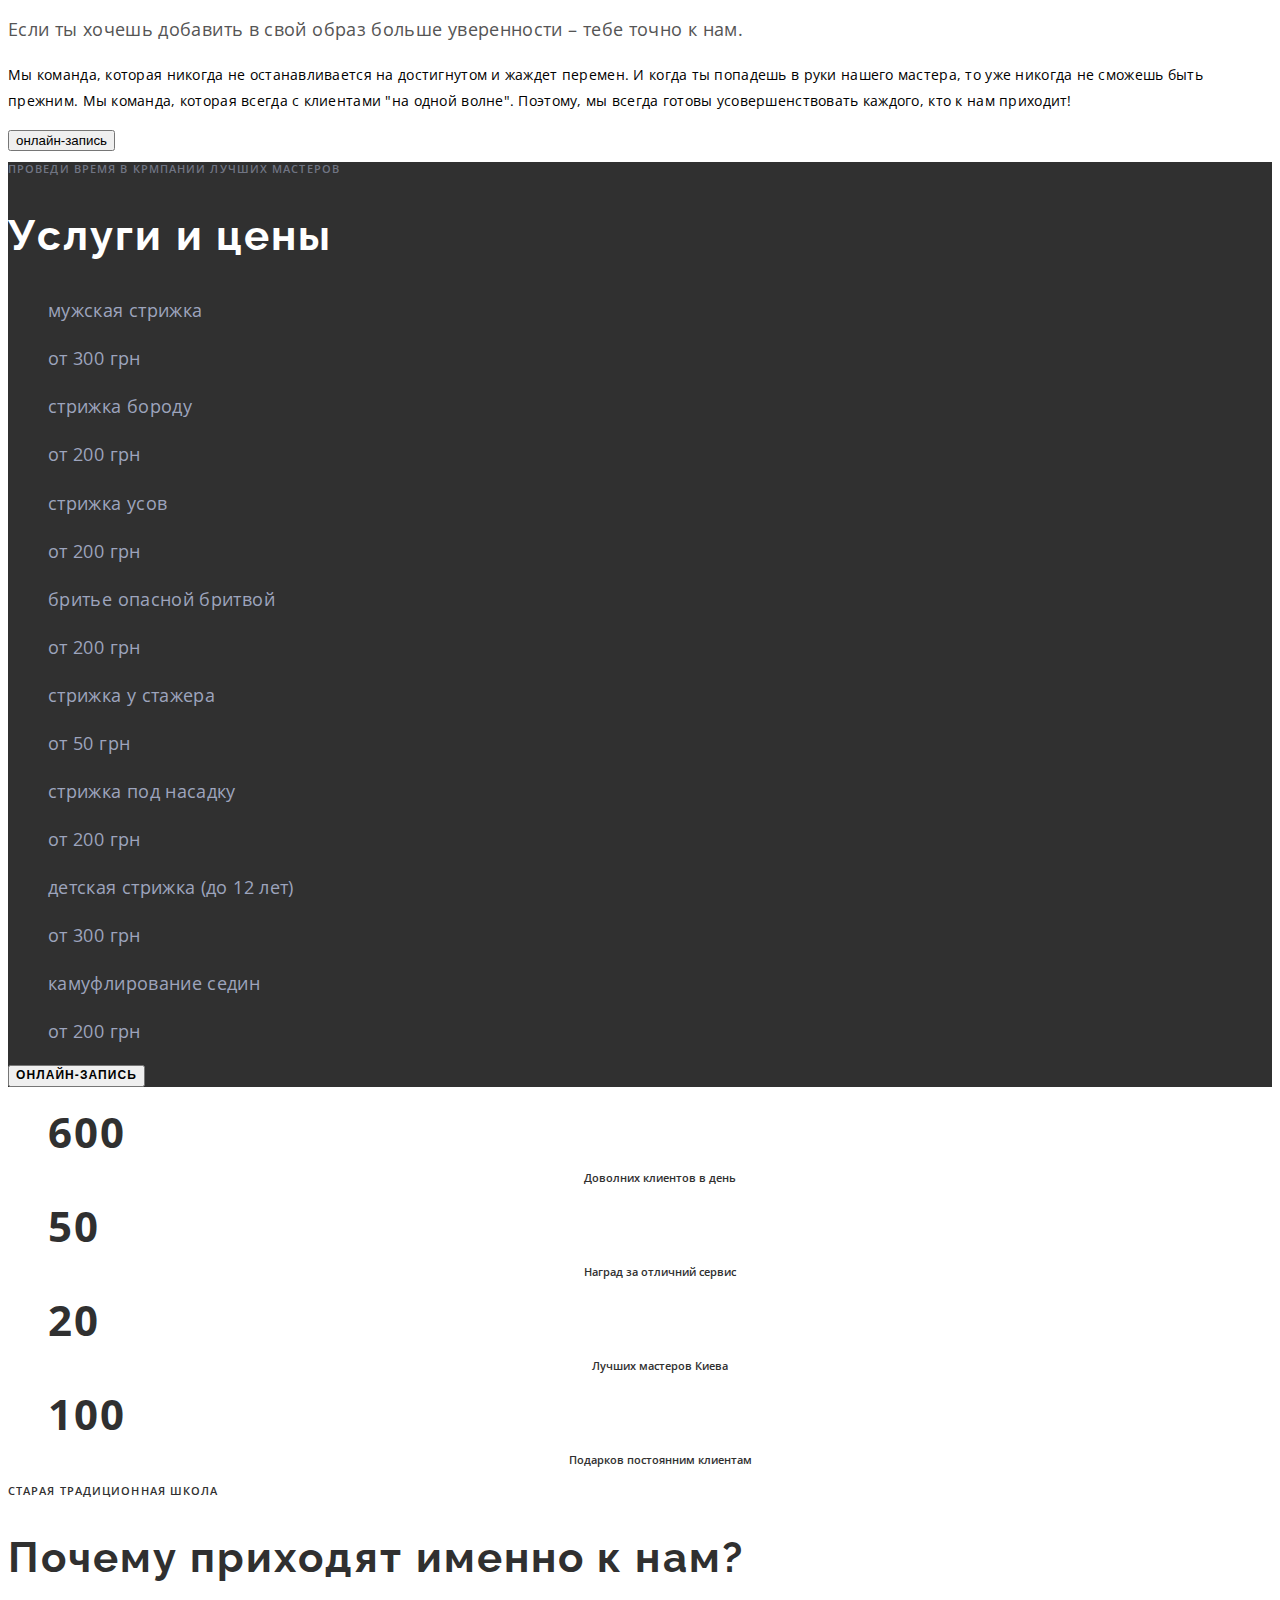
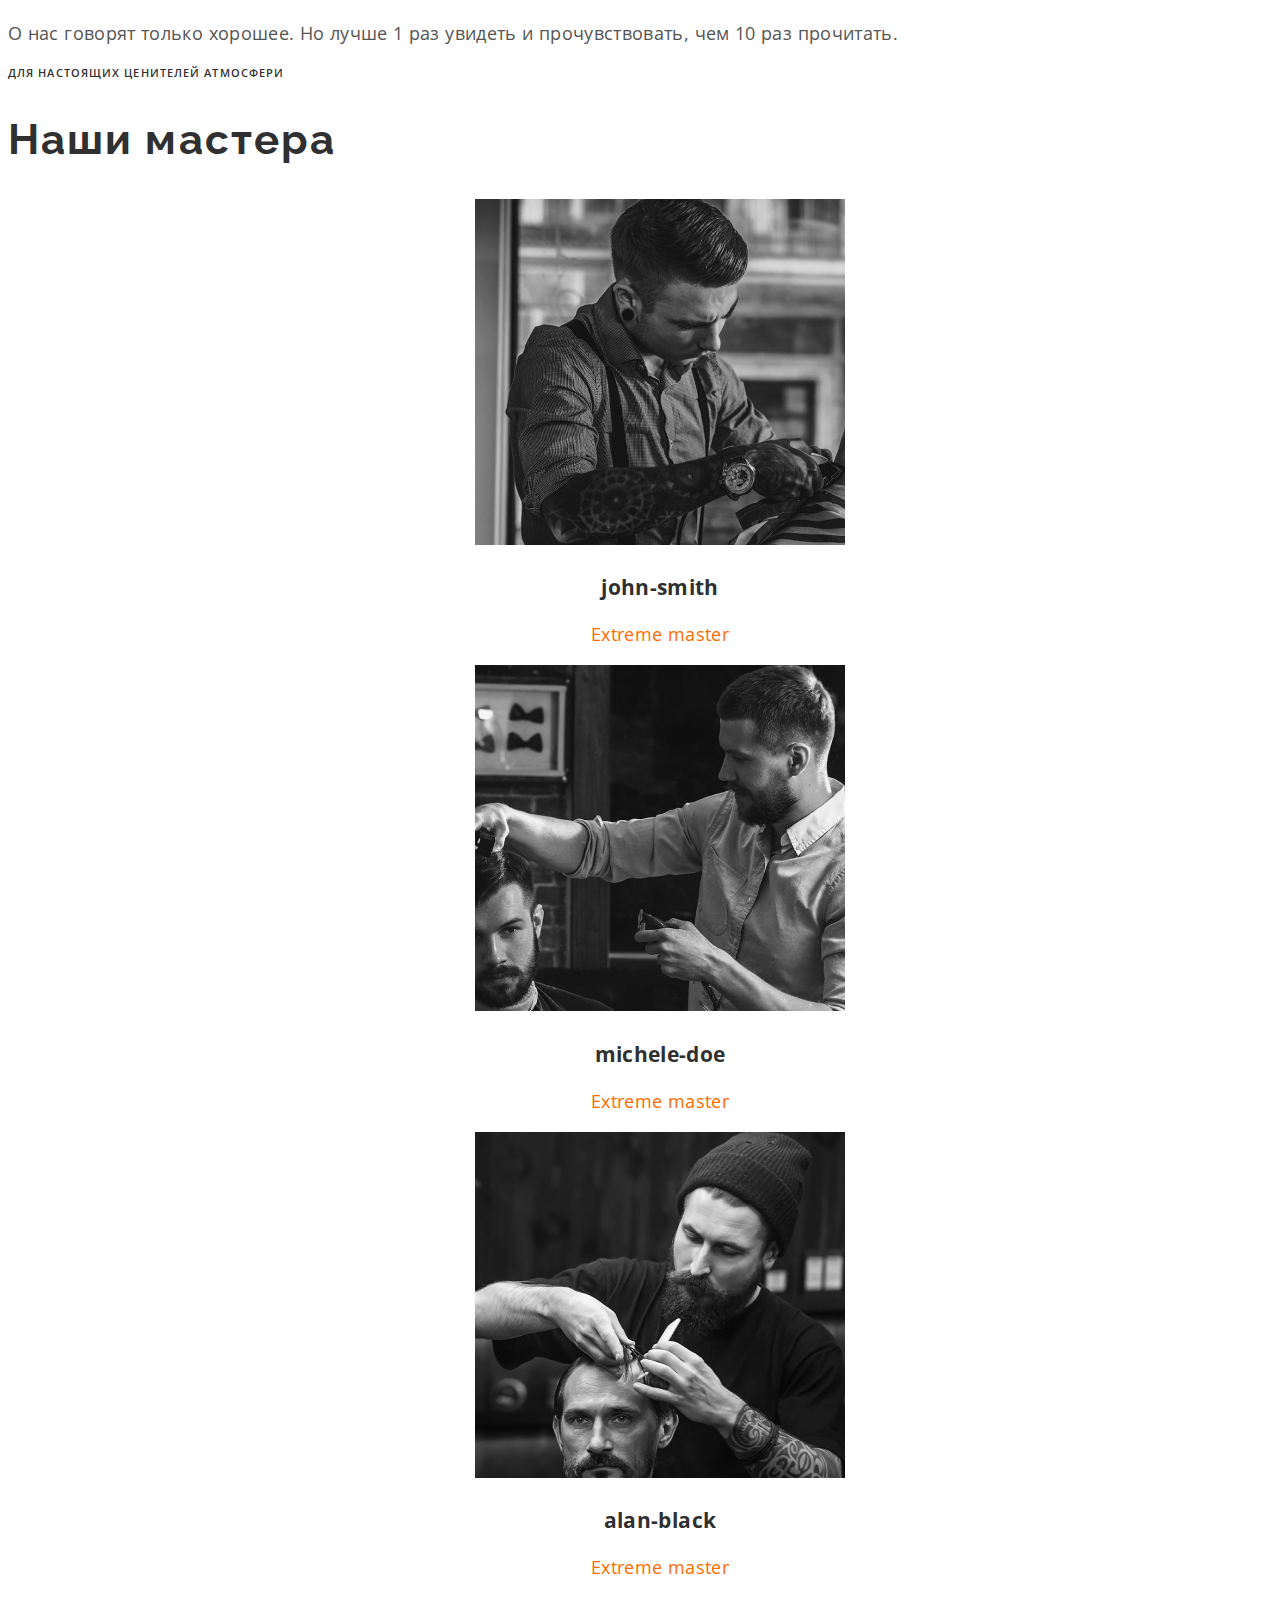
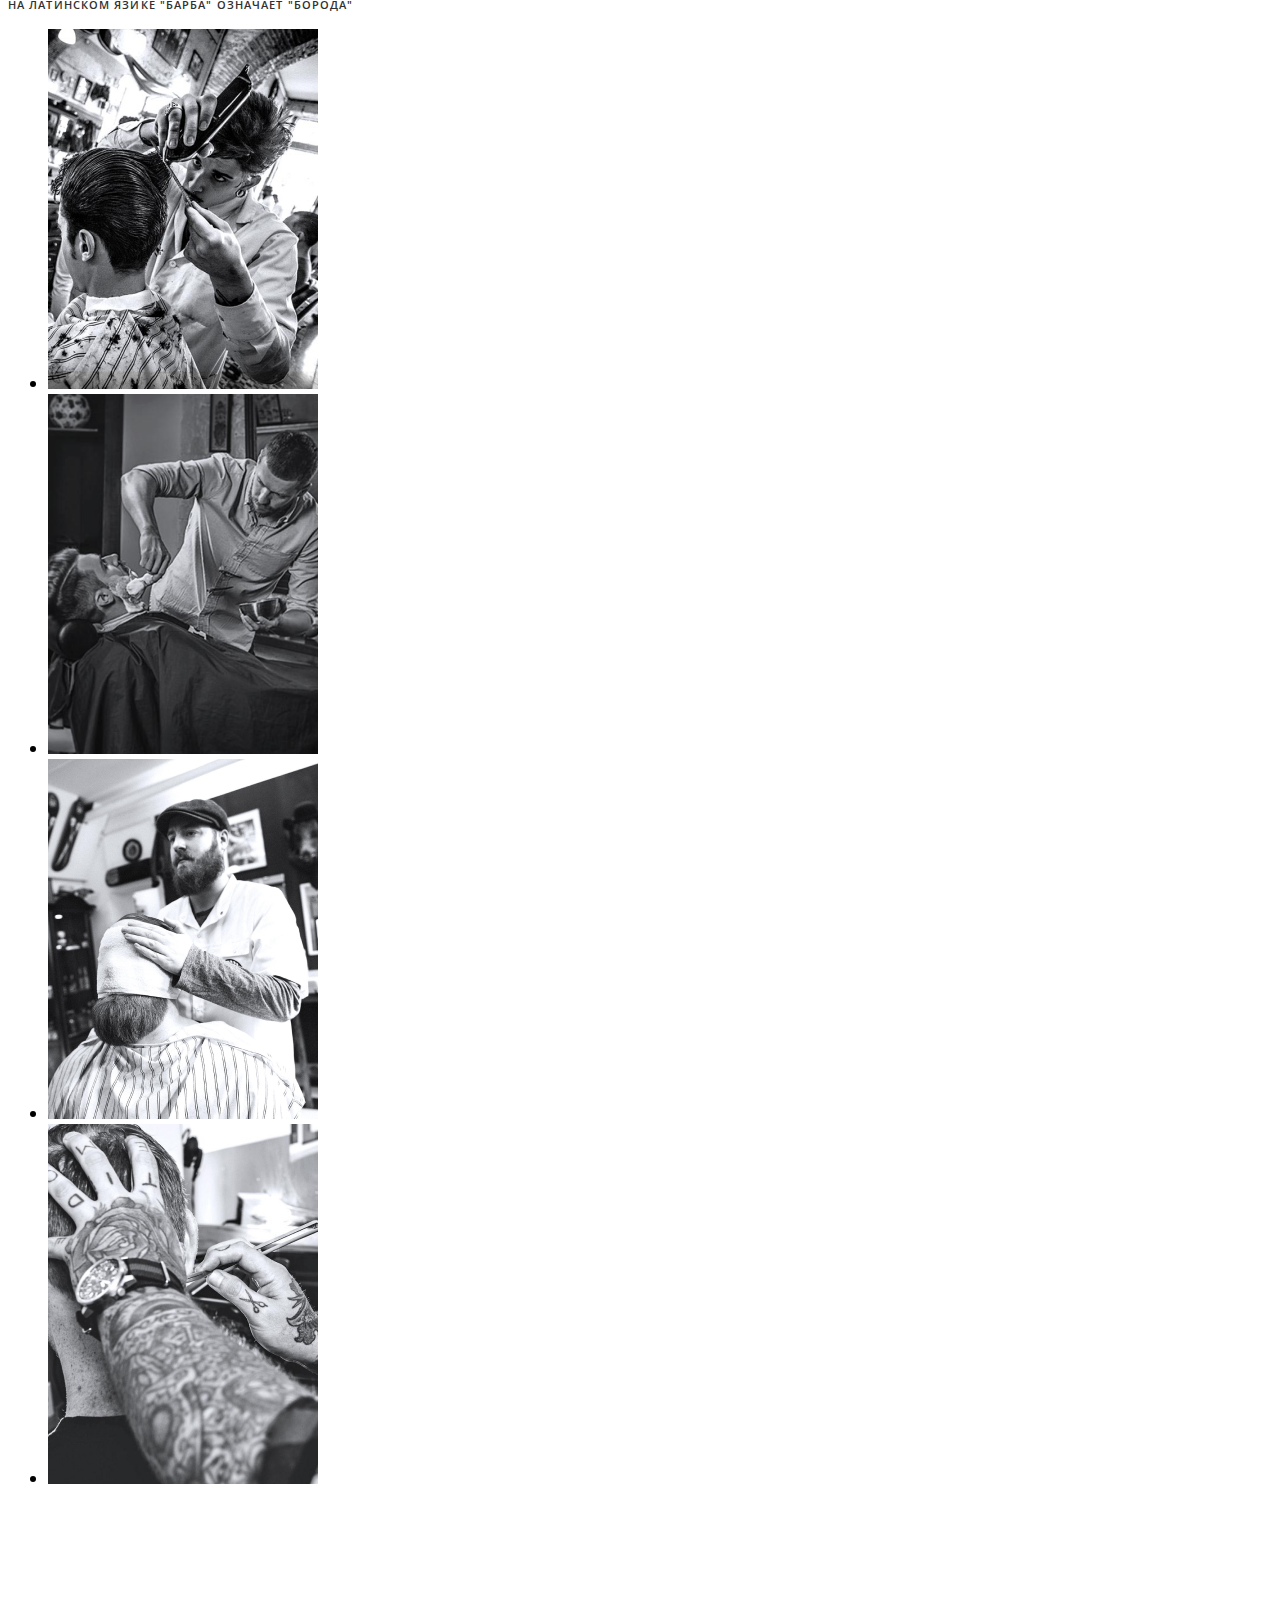
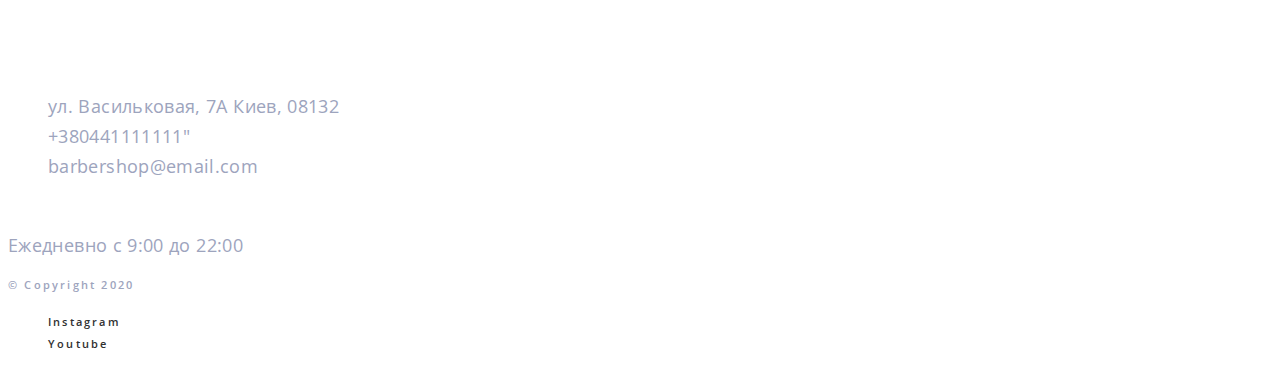
==== commit 174bdf9a: "finished 2 task" ====
--- a/index.html
+++ b/index.html
@@ -4,175 +4,210 @@
     <meta charset="UTF-8">
     <meta name="viewport" content="width=device-width, initial-scale=1.0">
     <title>Document</title>
+    <link rel="stylesheet" href="./css/style.css">
+    <link rel="preconnect" href="https://fonts.googleapis.com">
+    <link rel="preconnect" href="https://fonts.gstatic.com" crossorigin>
+    <link href="https://fonts.googleapis.com/css2?family=Open+Sans:wght@400;600;700&family=Raleway:wght@700&display=swap" rel="stylesheet">
 </head>
 <body>
-    <header>
-        <a href="">
-            <img src="./pictures/logo.svg" alt="лого сайта">
-        </a>
-        <nav>
-            <ul>
-                <li>
-                    <a href="">О нас</a>
-                </li>
-                <li>
-                    <a href="">Услуги и цены</a>
-                </li>
-                <li>
-                    <a href="">Мастера</a>
-                </li>
-                <li>
-                    <a href="">Контакты</a>
-                </li>
-            </ul>
-            <div>
-                <a href="tel:+380441111111">+38 044 111 11 11</a>
-                <button type="button">онлайн-запись</button>
+    <header class="header">
+        <nav class="header__navigation">
+            <a href="" class="header__logo">
+                <img src="./pictures/logo.svg" alt="лого сайта">
+            </a>
+            <ul class="header__list list">
+                <li class="header__item">
+                    <a class="header__link link" href="">О нас</a>
+                </li>
+                <li class="header__item">
+                    <a class="header__link link" href="">Услуги и цены</a>
+                </li>
+                <li class="header__item">
+                    <a class="header__link link" href="">Мастера</a>
+                </li>
+                <li class="header__item">
+                    <a class="header__link link" href="">Контакты</a>
+                </li>
+            </ul>
+            <div class="header__right">
+                <a class="header__tel link" href="tel:+380441111111">+38 044 111 11 11</a>
+                <button class="header__button btn" type="button">онлайн-запись</button>
             </div>
         </nav>
     </header>
     <main>
 <!-- секція герой -->
-        <section>
-            <ul>
+        <section class="hero">
+            <ul class="hero__list list">
+                <li class="hero__item">
+                    <a class="hero-item__link link" href="" target="_blank" rel="noopener noreferrer">Instagram</a>
+                </li>
+                <li class="hero__item">
+                    <a class="hero-item__link link" href="" target="_blank" rel="noopener noreferrer">Youtube</a>
+                </li>
+            </ul>
+            <div class="hero__main">
+            <p lang="en" class="hero__pre-text pre-text">A hair salon for men in Kyiv</p>
+            <h1 class="hero__title" lang="en">BarberShop</h1>
+            <p class="hero__text after-text">Мы эксперты в модных мужских стрижках.<br>Работаем быстро, осторожно и со вкусом.</p>
+        </section>
+<!-- секція about -->
+        <section class="about">
+            <ul class="about__list">
+                <li class="about__item">
+                    <img src="./pictures/about-img-1.jpg" alt="барбер голить бороду" width="270" height="445">
+                </li>
                 <li>
-                    <a href="" target="_blank" rel="noopener noreferrer">Instagram</a>
-                </li>
-                <li>
-                    <a href="" target="_blank" rel="noopener noreferrer">Youtube</a>
-                </li>
-            </ul>
-            <div>
-            <p>A hair salon for men in Kyiv</p>
-            <h1>BarberShop</h1>
-            <p>Мы эксперты в модных мужских стрижках.<br>Работаем быстро, осторожно и со вкусом.</p>
-        </section>
-<!-- секція about -->
-        <section>
-            <ul>
-                <li>
-                    <img src="./pictures/about-img-1.jpg" alt="барбер голить бороду">
-                </li>
-                <li>
-                    <img src="./pictures/about-img-2.jpg" alt="барбер робить кант">
-                </li>
-            </ul>
-            <div>
-                <p>О нас</p>
-                <h2>Лучший Барбершоп твоего города</h2>
-                <p>Если ты хочешь добавить в свой образ больше уверенности – тебе точно к нам.</p>
-                <p>Мы команда, которая никогда не останавливается на достигнутом и жаждет перемен. И когда ты попадешь в руки нашего мастера, то уже никогда не сможешь быть прежним. Мы команда, которая всегда с клиентами "на одной волне". Поэтому, мы всегда готовы усовершенствовать каждого, кто к нам приходит!</p>
+                    <img src="./pictures/about-img-2.jpg" alt="барбер робить кант" width="270" height="445">
+                </li>
+            </ul>
+            <div class="about__content">
+                <p class="about__pre-text pre-text">О нас</p>
+                <h2 class="about__title section-title">Лучший Барбершоп твоего города</h2>
+                <p class="about__after-text after-text">Если ты хочешь добавить в свой образ больше уверенности – тебе точно к нам.</p>
+                <p class="about__text">Мы команда, которая никогда не останавливается на достигнутом и жаждет перемен. И когда ты попадешь в руки нашего мастера, то уже никогда не сможешь быть прежним. Мы команда, которая всегда с клиентами "на одной волне". Поэтому, мы всегда готовы усовершенствовать каждого, кто к нам приходит!</p>
                 <button type="button">онлайн-запись</button>
             </div>
         </section>
 <!-- секція о цінах -->
-        <section>
-            <p>проведи время в крмпании лучших мастеров</p>
-            <h2>Услуги и цены</h2>
-            <ul>
-                <li><p>мужская стрижка</p><span>от 300 грн</span>
-                </li>
-                <li><p>стрижка бороду</p><span>от 200 грн</span>
-                </li>
-                <li><p>стрижка усов</p><span>от 200 грн</span>
-                </li>
-                <li><p>бритье опасной бритвой</p><span>от 200 грн</span>
-                </li>
-            </ul>
-            <ul>
-                <li><p>стрижка у стажера</p><span>от 50 грн</span>
-                </li>
-                <li><p>стрижка под насадку</p><span>от 200 грн</span>
-                </li>
-                <li><p>детская стрижка (до 12 лет)</p><span>от 300 грн</span>
-                </li>
-                <li><p>камуфлирование седин</p><span>от 200 грн</span>
-                </li>
-            </ul>
-            <button type="button">онлайн-запись</button>
+        <section class="prices">
+            <p class="prices__pre-text pre-text">проведи время в крмпании лучших мастеров</p>
+            <h2 class="prices__title section-title">Услуги и цены</h2>
+            <ul class="prices__list list">
+                <li class="prices__item">
+                    <p class="prices__item-text">мужская стрижка</p>
+                    <span class="prices__item-text">от 300 грн</span>
+                </li>
+                <li class="prices__item">
+                    <p class="prices__item-text">стрижка бороду</p>
+                    <span class="prices__item-text">от 200 грн</span>
+                </li>
+                <li class="prices__item">
+                    <p class="prices__item-text">стрижка усов</p>
+                    <span class="prices__item-text">от 200 грн</span>
+                </li>
+                <li class="prices__item">
+                    <p class="prices__item-text">бритье опасной бритвой</p>
+                    <span class="prices__item-text">от 200 грн</span>
+                </li>
+            </ul>
+            <ul class="prices__list list">
+                <li class="prices__item">
+                    <p class="prices__item-text">стрижка у стажера</p>
+                    <span class="prices__item-text">от 50 грн</span>
+                </li>
+                <li class="prices__item">
+                    <p class="prices__item-text">стрижка под насадку</p>
+                    <span class="prices__item-text">от 200 грн</span>
+                </li>
+                <li class="prices__item">
+                    <p class="prices__item-text">детская стрижка (до 12 лет)</p>
+                    <span class="prices__item-text">от 300 грн</span>
+                </li>
+                <li class="prices__item">
+                    <p class="prices__item-text">камуфлирование седин</p>
+                    <span class="prices__item-text">от 200 грн</span>
+                </li>
+            </ul>
+            <button type="button" class="btn prices__btn">онлайн-запись</button>
         </section>
         <!-- секция наших преимуществ -->
-        <section>
-            <ul>
-                <span>600</span><p>Доволних клиентов в день</p>
-                <span>50</span><p>Наград за отличний сервис</p>
-                <span>20</span><p>Лучших мастеров Киева</p>
-                <span>100</span><p>Подарков постоянним клиентам</p>
-            </ul>
-            <div>
-                <p>старая традиционная школа</p>
-                <h2>Почему приходят именно к нам?</h2>
-                <p>О нас говорят только хорошее. Но лучше 1 раз увидеть и прочувствовать, чем 10 раз прочитать.</p>
+        <section class="reason">
+            <ul class="reason__list list">
+                <li class="reason__item">
+                    <span class="reason__count">600</span>
+                    <p class="reason__item-text">Доволних клиентов в день</p>
+                </li>
+                <li class="reason__item">
+                    <span class="reason__count">50</span>
+                    <p class="reason__item-text">Наград за отличний сервис</p>
+                </li>
+                <li class="reason__item">
+                    <span class="reason__count">20</span>
+                    <p class="reason__item-text">Лучших мастеров Киева</p>
+                </li>
+                <li class="reason__item">
+                    <span class="reason__count">100</span>
+                    <p class="reason__item-text">Подарков постоянним клиентам</p>
+                </li>
+            </ul>
+            <div class="reason__right">
+                <p class="reason__pre-text pre-text">старая традиционная школа</p>
+                <h2 class="reason__title section-title">Почему приходят именно к нам?</h2>
+                <p class="reason__after-text after-text">О нас говорят только хорошее. Но лучше 1 раз увидеть и прочувствовать, чем 10 раз прочитать.</p>
             </div>
         </section>
         <!-- секция о мастерах -->
-        <section>
-            <p>для настоящих ценителей атмосфери</p>
-            <h2>Наши мастера</h2>
-            <ul>
-                <li>
-                    <img src="./pictures/john-smith.jpg" alt="барбер стрижка">
-                    <h3 lang="en">john-smith</h3>
-                    <p>Extreme master</p>
-                </li>
-                <li>
-                    <img src="./pictures/michele-doe.jpg" alt="барбер стрижка">
-                    <h3 lang="en">michele-doe</h3>
-                    <p>Extreme master</p>
-                </li>
-                <li>
-                    <img src="./pictures/alan-black.jpg" alt="барбер стрижка">
-                    <h3 lang="en">alan-black</h3>
-                    <p>Extreme master</p>
+        <section class="masters">
+            <p class="masters__pre-text pre-text">для настоящих ценителей атмосфери</p>
+            <h2 class="masters__title section-title">Наши мастера</h2>
+            <ul class="masters__list list">
+                <li class="masters__item">
+                    <img src="./pictures/john-smith.jpg" alt="барбер стрижка" width="370" height="346">
+                    <h3 class="masters__item-title" lang="en">john-smith</h3>
+                    <p class="masters__item-text">Extreme master</p>
+                </li>
+                <li class="masters__item">
+                    <img src="./pictures/michele-doe.jpg" alt="барбер стрижка" width="370" height="346">
+                    <h3 class="masters__item-title" lang="en">michele-doe</h3>
+                    <p class="masters__item-text">Extreme master</p>
+                </li>
+                <li class="masters__item">
+                    <img src="./pictures/alan-black.jpg" alt="барбер стрижка" width="370" height="346">
+                    <h3 class="masters__item-title" lang="en">alan-black</h3>
+                    <p class="masters__item-text">Extreme master</p>
                 </li>
             </ul>
         </section>
         <!-- примери работ -->
-        <section>
+        <section class="gallery">
             <!-- забрать hiden потом -->
             <h2 hidden lang="en">samples of job</h2>
-            <p>на латинском язике "барба" означает "борода"</p>
-            <ul>
-                <li>
-                    <img src="./pictures/job-1.jpg" alt="">
-                </li>
-                <li>
-                    <img src="./pictures/job-2.jpg" alt="">
-                </li>
-                <li>
-                    <img src="./pictures/job-3.jpg" alt="">
-                </li>
-                <li>
-                    <img src="./pictures/job-4.jpg" alt="">
+            <p class="gallery__pre-text pre-text">на латинском язике "барба" означает "борода"</p>
+            <ul class="gallery__list">
+                <li class="gallery__item">
+                    <img src="./pictures/job-1.jpg" alt="" width="270" height="360">
+                </li>
+                <li class="gallery__item">
+                    <img src="./pictures/job-2.jpg" alt="" width="270" height="360">
+                </li>
+                <li class="gallery__item">
+                    <img src="./pictures/job-3.jpg" alt="" width="270" height="360">
+                </li>
+                <li class="gallery__item">
+                    <img src="./pictures/job-4.jpg" alt="" width="270" height="360">
                 </li>
             </ul>
         </section>
         <!-- секция записи -->
-        <section>
-            <h2> онлайн-запись</h2>
+        <section class="online">
+            <h2 class="online__title section-title"> онлайн-запись</h2>
         </section>
         <!-- секция контактов -->
-        <section>
-            <h2>Контакты</h2>
-            <address>
-                <ul>
-                    <li><a href="">ул. Васильковая, 7А Киев, 08132</a></li>
-                    <li><a href="tel:+380441111111">+380441111111"</a></li>
-                    <li><a href="mailto:barbershop@email.com">barbershop@email.com</a></li>
+        <section class="contacts">
+            <h2 class="contacts__title section-title">Контакты</h2>
+            <address class="contact__adress">
+                <ul class="contacts__list list">
+                    <li class="contacts__item">
+                        <a href="" target="_blank" rel="noopener noreferrer" class="contacts__link link">ул. Васильковая, 7А Киев, 08132</a></li>
+                    <li class="contacts__item">
+                        <a href="tel:+380441111111" class="contacts__link link">+380441111111"</a></li>
+                    <li class="contacts__item">
+                        <a href="mailto:barbershop@email.com" class="contacts__link link">barbershop@email.com</a></li>
                 </ul>
             </address>
-            <p>время работы</p>
-            <p>Ежедневно с 9:00 до 22:00</p>
+            <p class="contacts__subtitle">время работы</p>
+            <p class="contacts__text">Ежедневно с 9:00 до 22:00</p>
         </section>
     </main>
-    <footer>
-        <p>&copy; Copyright 2020</p>
-        <ul>
-            <li>
-                <a href="" target="_blank" rel="noopener noreferrer">Instagram</a>
+    <footer class="footer">
+        <p class="footer__text">&copy; Copyright 2020</p>
+        <ul class="footer__list list">
+            <li class="footer__item">
+                <a href="" target="_blank" rel="noopener noreferrer" class="footer__link link">Instagram</a>
             </li>
-            <li>
-                <a href="" target="_blank" rel="noopener noreferrer">Youtube</a>
+            <li class="footer__item">
+                <a href="" target="_blank" rel="noopener noreferrer" class="footer__link link">Youtube</a>
             </li>
         </ul>
     </footer>
--- a/css/style.css
+++ b/css/style.css
@@ -0,0 +1,222 @@
+:root {
+    --main-title-color: #FFFFFF;
+    --secondary-title-color: #303030;
+    --main-text-color: #555555;
+    --secondary-text-color: #9DA4BD;
+    --third-text-color: #303030;
+    --accent-color: #FF6C00;
+}
+
+body {
+    font-family: 'Open Sans', sans-serif;
+}
+.header {
+    background-color: aqua;
+}
+.list {
+    list-style: none;
+}
+.link {
+    text-decoration: none;
+}
+.btn {
+    font-size: 12px;
+    font-weight: 600;
+    line-height: 1.33;
+    letter-spacing: 0.09em;
+    text-transform: uppercase;
+}
+.btn:hover, .btn:focus {
+    background-color: var(--accent-color);
+} 
+.pre-text {
+    font-size: 11px;
+    font-weight: 600;
+    line-height: 1.36;
+    letter-spacing: 0.1em;
+    text-transform: uppercase;
+}
+.after-text {
+    font-size: 18px;
+    font-weight: 400;
+    line-height: 1.67;
+    letter-spacing: 0.02em;
+}
+.section-title {
+    font-family: 'Raleway', sans-serif;
+    font-size: 42px;
+    font-weight: 700;
+    line-height: 1.16;
+    letter-spacing: 0.05em;
+}
+/* -----HEADER------- */
+.header__link {
+    color: var(--main-title-color);
+    font-size: 12px;
+    font-weight: 600;
+    line-height: 1.33;
+    letter-spacing: 0.1em;
+
+}
+.header__link:hover, .header__link:focus {
+    color: var(--accent-color);
+}
+.header__tel {
+    color: #FFF;
+    font-size: 12px;
+    font-weight: 600;
+    line-height: 1.33;
+    letter-spacing: 0.1em;
+    text-transform: uppercase;
+}
+ 
+.header__button {
+    color: #FFFFFF;
+}
+/* --------HERO--------- */
+
+.hero-item__link {
+    color: #303030;
+    font-size: 11px;
+    font-weight: 600;
+    line-height: 1.36;
+    letter-spacing: 0.2em;
+}
+.hero__main {
+    background-color: green;
+}
+.hero__pre-text {
+    color: #9DA4BD;
+}
+.hero__title {
+    color: var(--main-title-color);
+    font-family: 'Raleway', sans-serif;
+    font-size: 72px;
+    font-weight: 700;
+    line-height: 1.18;
+    letter-spacing: 0.05em;
+}
+.hero__text {
+    color: var(--secondary-text-color);
+}
+
+/* -------about--------- */
+.about__title{
+    color: var(--secondary-title-color);
+}
+.about__after-text {
+    color: #555;
+}
+.about__text {
+    color: --main-text-color;
+    font-size: 14px;
+    font-weight: 400;
+    line-height: 1.86;
+    letter-spacing: 0.02em;
+}
+/* -----------prices---------- */
+.prices {
+    background-color: var(--third-text-color);
+}
+.prices__pre-text {
+    color: rgba(157, 164, 189, 0.60);
+}
+.prices__title{
+    color: var(--main-title-color);
+}
+.prices__item-text {
+    color: var(--secondary-text-color);
+    font-size: 18px;
+    font-weight: 400;
+    line-height: 1.67;
+    letter-spacing: 0.02em;
+}
+/* -----------reason----------- */
+.reason__count {
+    color:var(--third-text-color);
+text-align: center;
+font-size: 42px;
+font-weight: 700;
+line-height: 1.36;
+letter-spacing: 0.05em;
+}
+.reason__item-text {
+    color: var(--third-text-color);
+    text-align: center;
+    font-size: 11px;
+    font-weight: 600;
+    line-height: 1.36;
+}
+.reason__pre-text {
+    color: var(--third-text-color);
+}
+.reason__title {
+    color: var(--secondary-title-color);
+}
+.reason__after-text {
+    color: var(--main-text-color);
+}
+/* ----------masters------------ */
+.masters__pre-text {
+    color: var(--third-text-color);
+}
+.masters__title {
+    color: var(--secondary-title-color);
+}
+.masters__item {
+    color: var(--third-text-color);
+    text-align: center;
+    font-size: 18px;
+    font-weight: 400;
+    line-height: 1.39;
+    letter-spacing: 0.02em;
+}
+.masters__item-text {
+    color: #FF6C00;
+ 
+}
+/* --------GGALLERY-------- */
+.gallery__pre-text {
+    color: var(--third-text-color);
+}
+/* ---------ONLINE-------- */
+.online__title {
+    color: var(--main-title-color);
+}
+/* ---------CONTACTS */
+.contacts__title {
+    color: var(--main-title-color);
+}
+.contacts__link,
+.contacts__text{
+    color: var(--secondary-text-color);
+    font-size: 18px;
+    font-weight: 400;
+    line-height: 1.67;
+    letter-spacing: 0.02em;
+    font-style: normal;
+}
+.contacts__subtitle {
+    color: var(--main-title-color);
+    font-size: 11px;
+    font-weight: 600;
+    line-height: 1.36;
+    letter-spacing: 0.1em;
+    text-transform: uppercase;
+}
+/* --------FOOTER--------- */
+.footer__text {
+    color: var(--secondary-text-color);
+    font-size: 11px;
+    font-style: normal;
+    font-weight: 600;
+    line-height: 1.36;
+    letter-spacing: 0.2em;
+    }
+.footer__link {
+    color: var(--third-text-color);
+    font-size: 11px;
+    font-weight: 600;
+    line-height: 1.36;
+    letter-spacing: 0.2em;
+} 
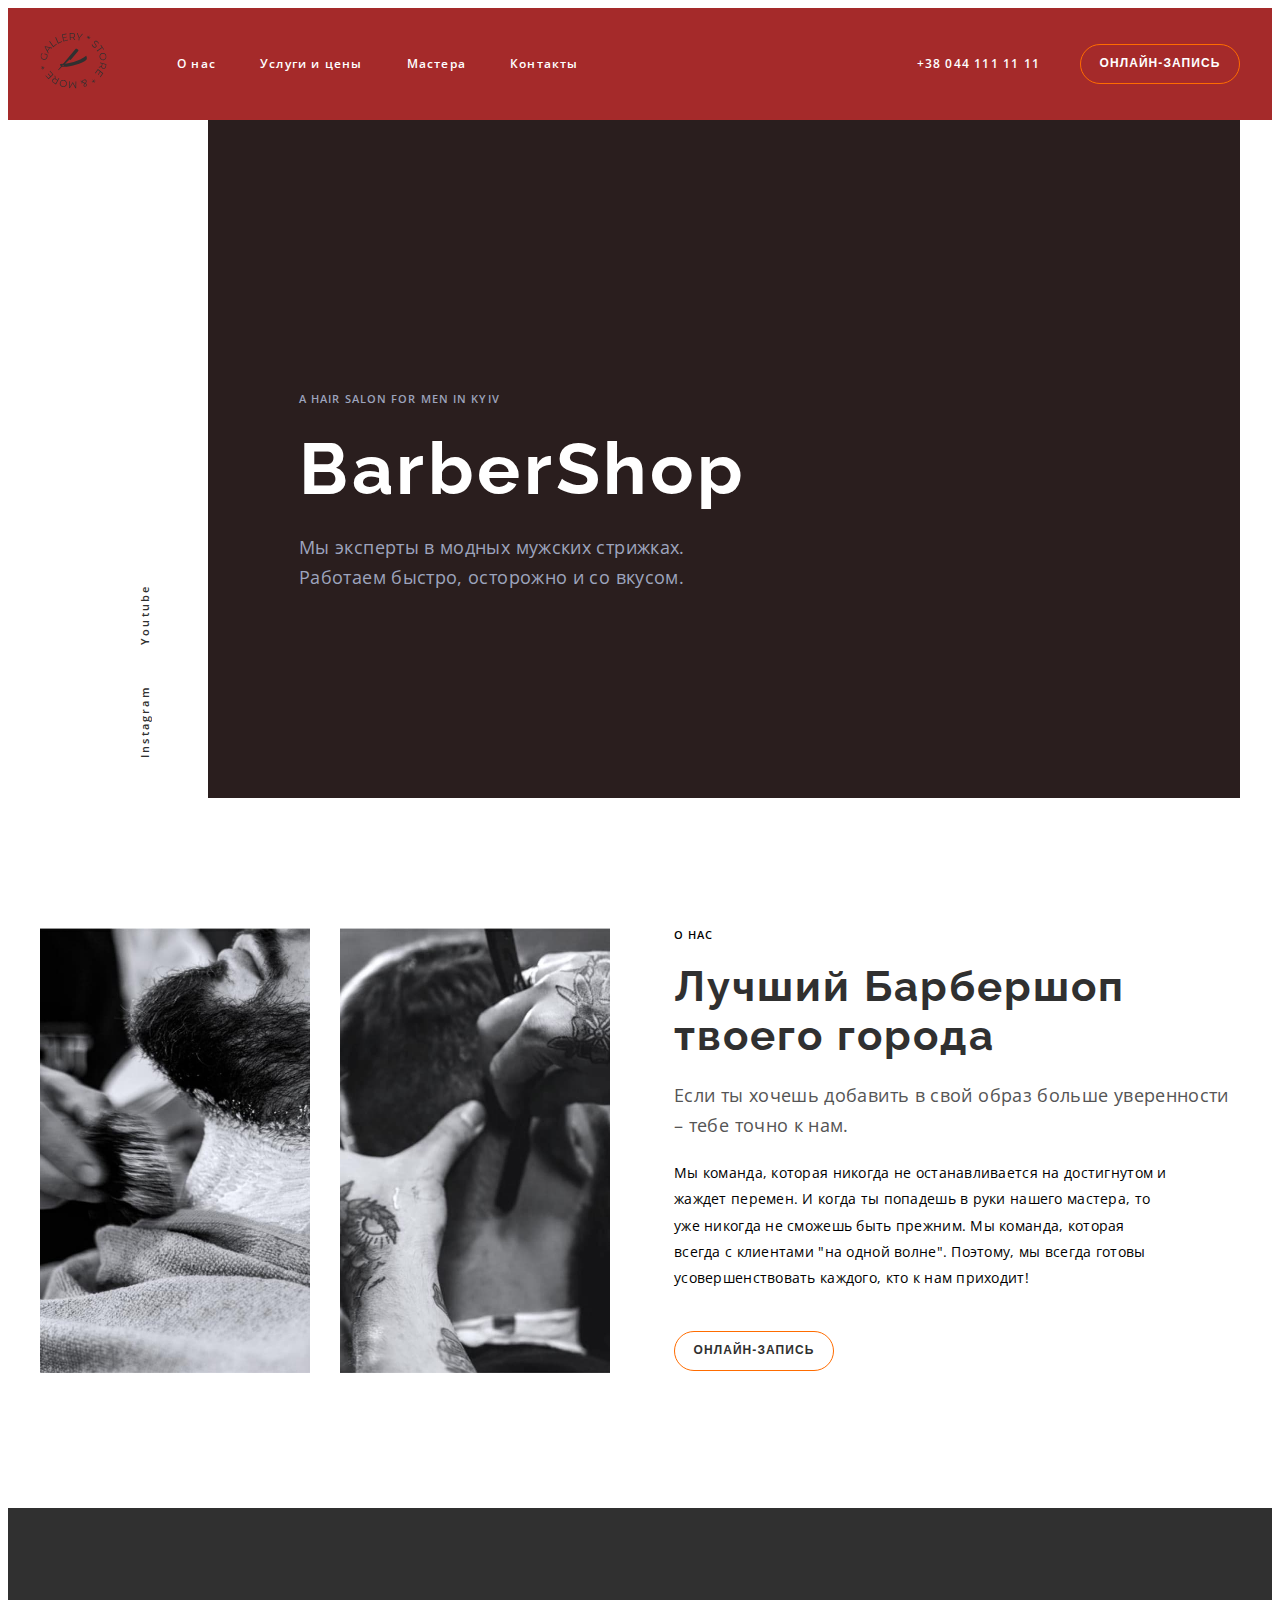
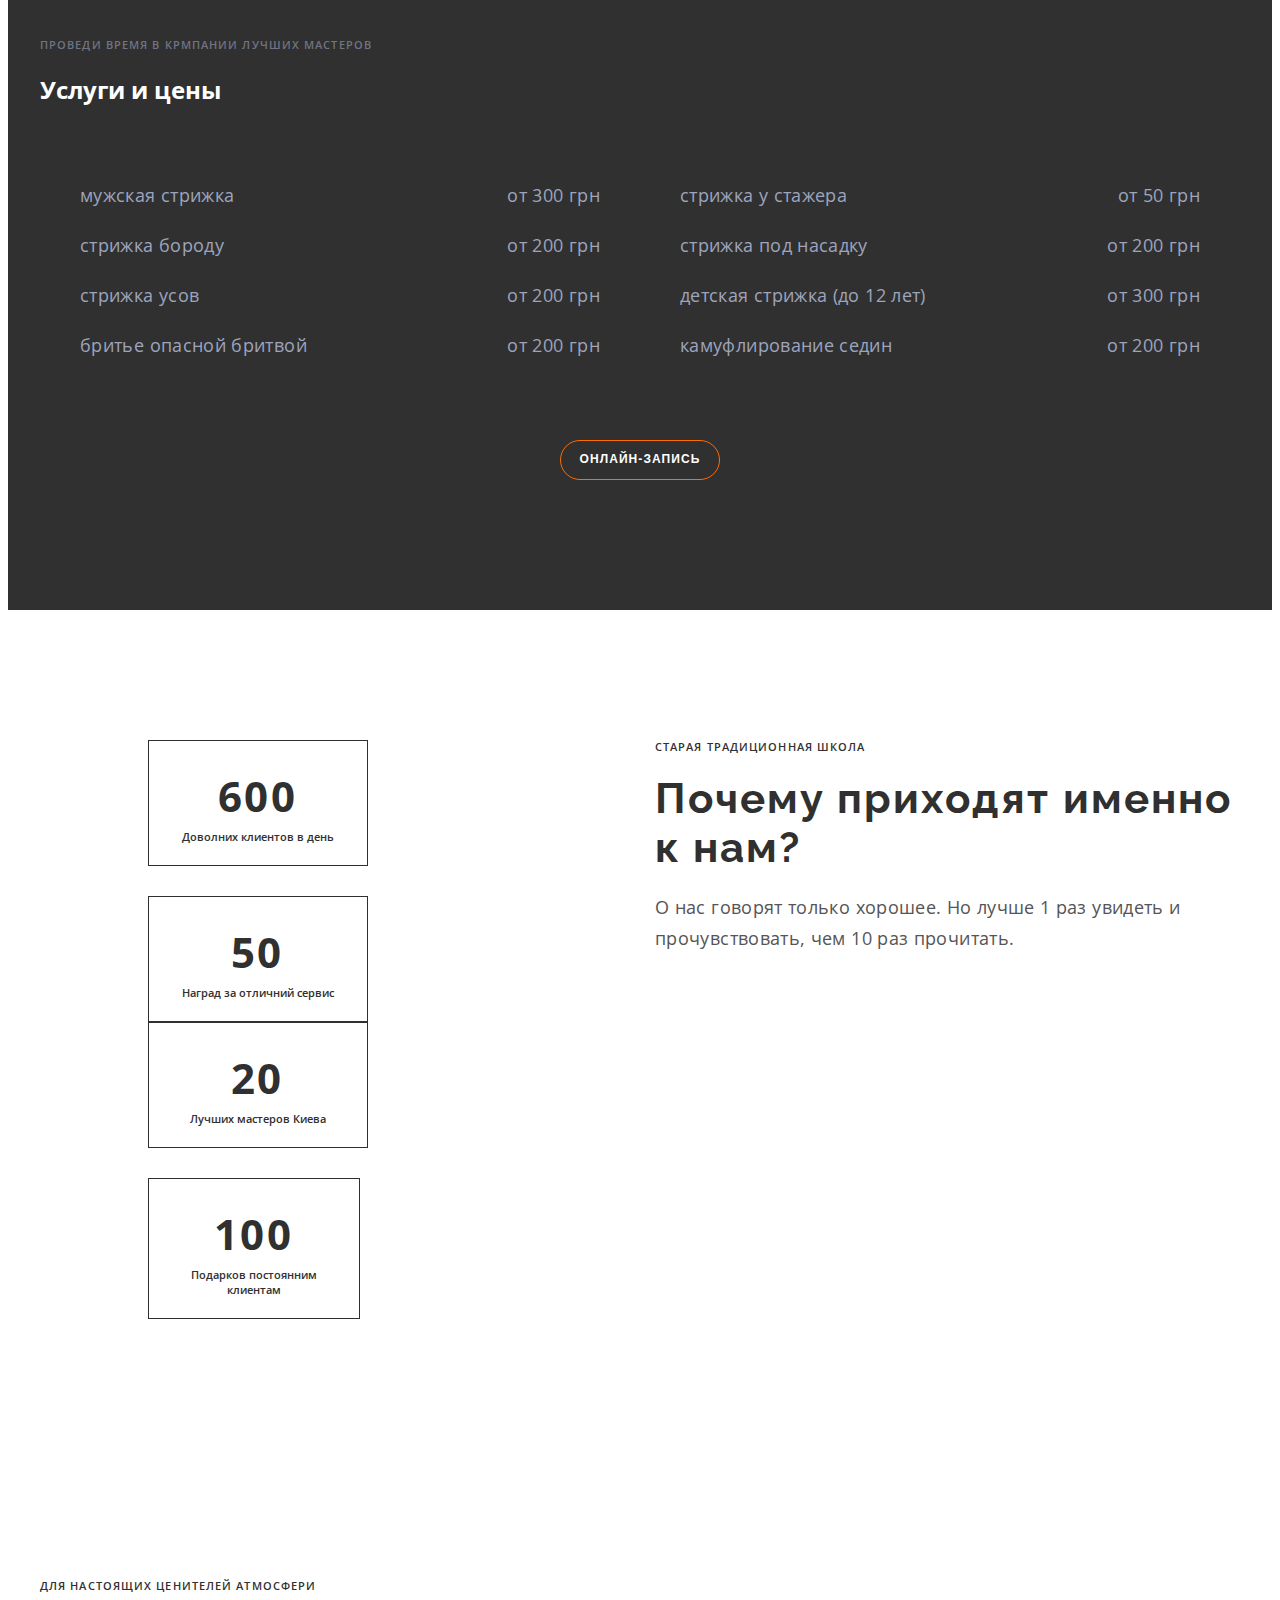
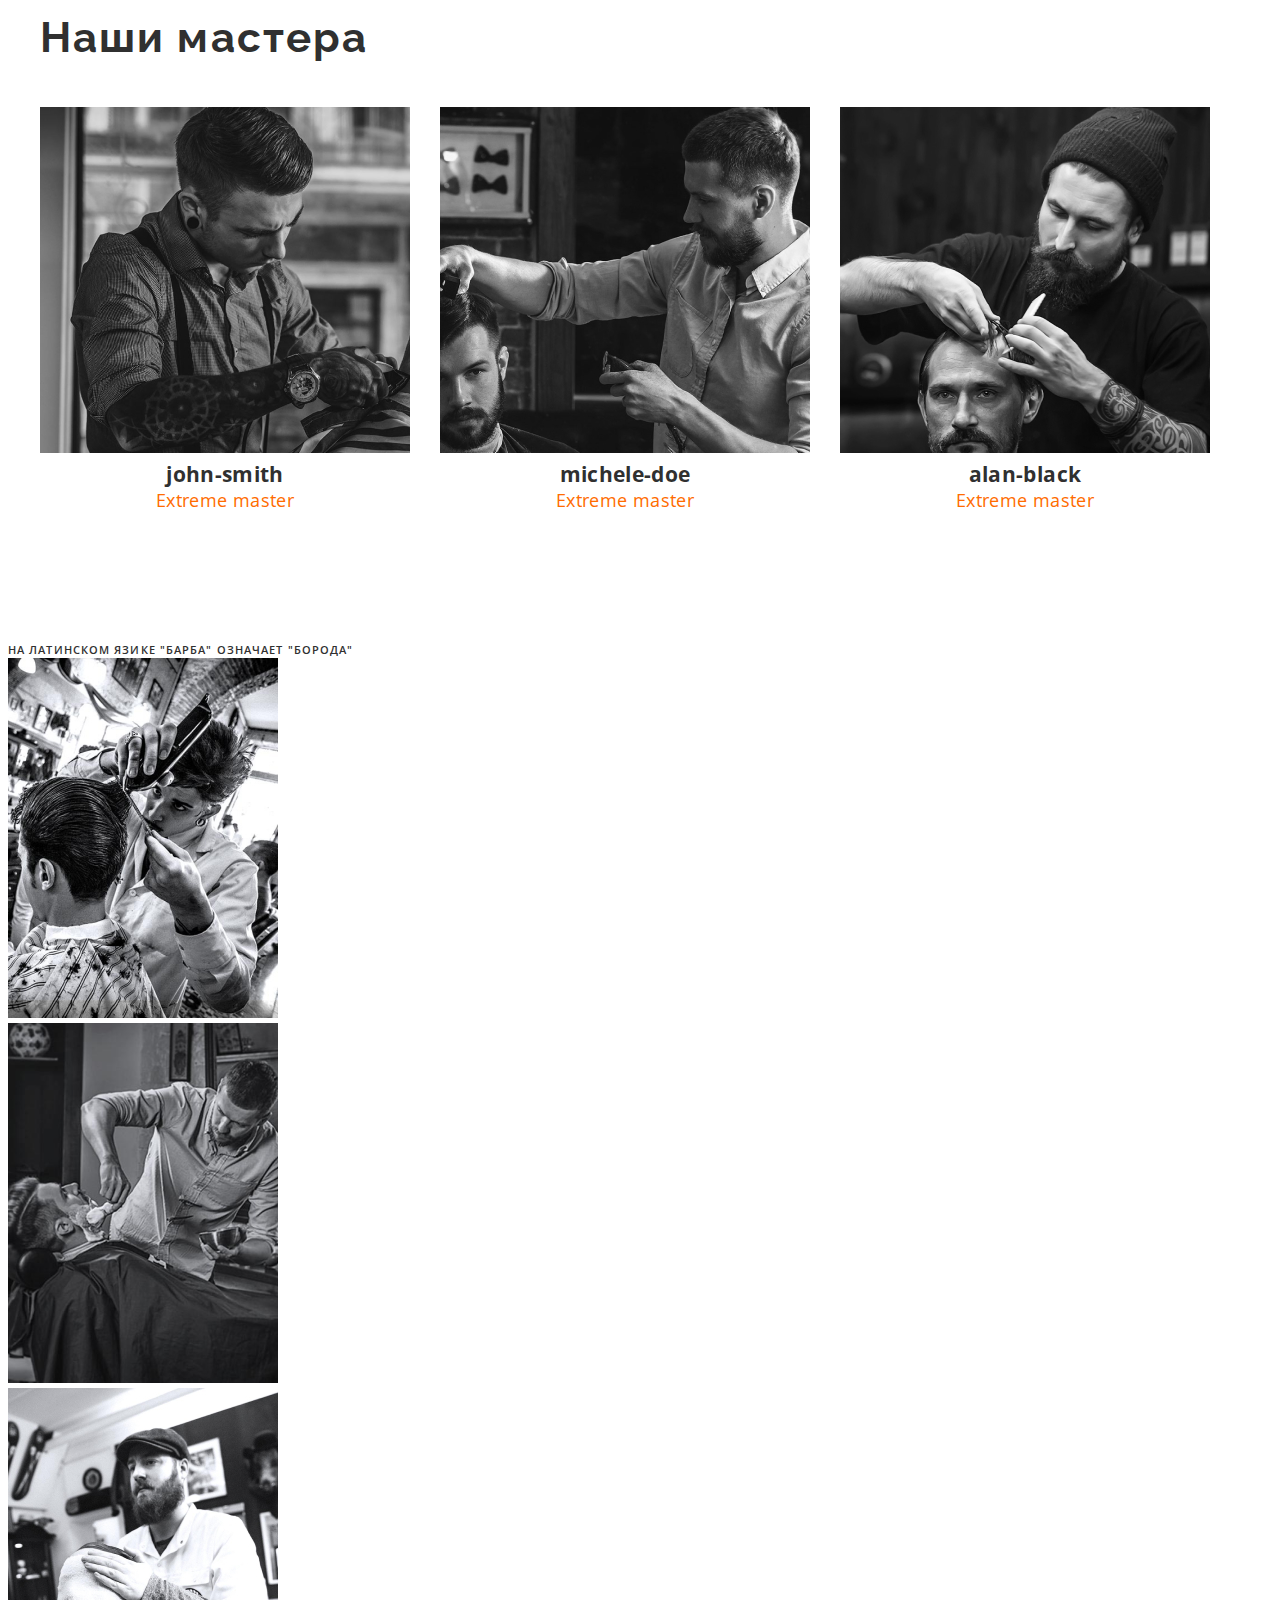
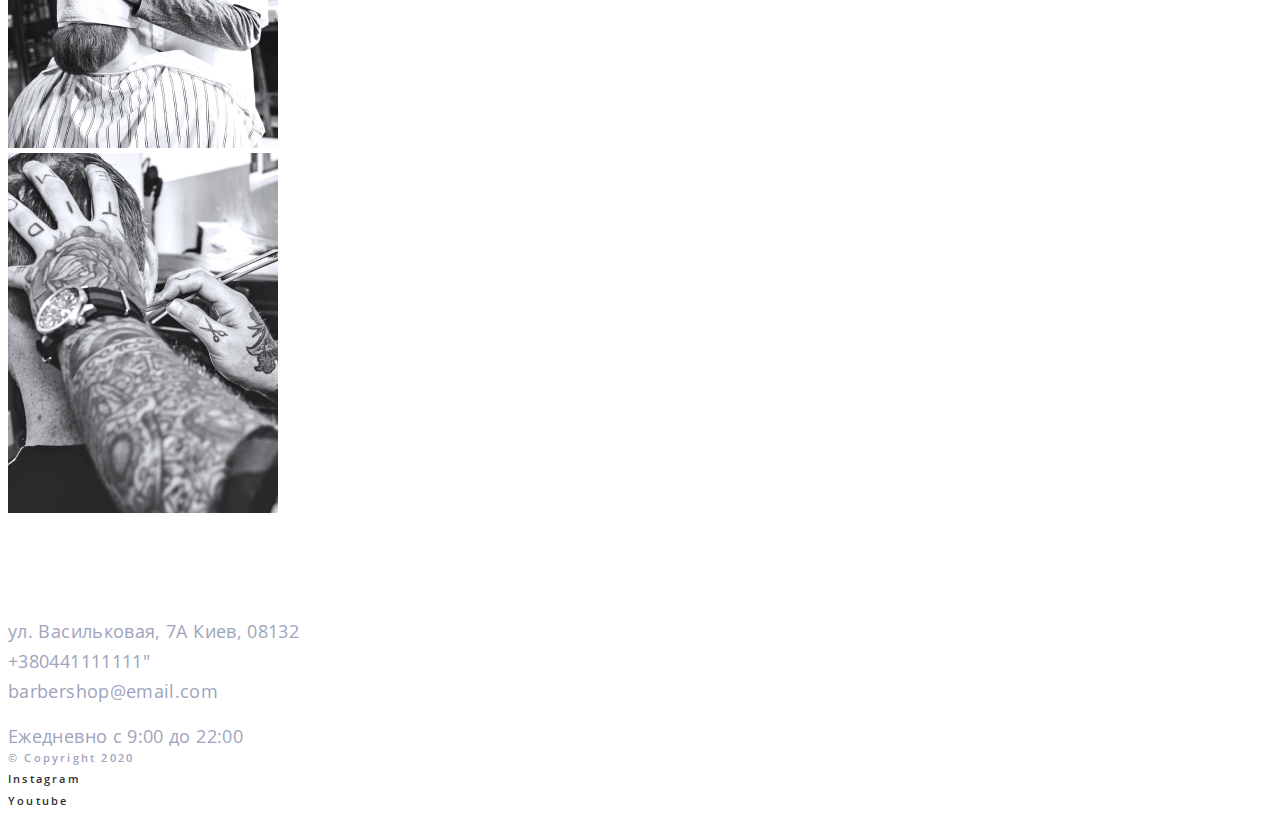
==== commit 6716001f: "master section" ====
--- a/index.html
+++ b/index.html
@@ -7,157 +7,179 @@
     <link rel="stylesheet" href="./css/style.css">
     <link rel="preconnect" href="https://fonts.googleapis.com">
     <link rel="preconnect" href="https://fonts.gstatic.com" crossorigin>
+    <link rel="stylesheet" href="https://cdnjs.cloudflare.com/ajax/libs/modern-normalize/2.0.0/modern-normalize.min.css"
+        integrity="sha512-4xo8blKMVCiXpTaLzQSLSw3KFOVPWhm/TRtuPVc4WG6kUgjH6J03IBuG7JZPkcWMxJ5huwaBpOpnwYElP/m6wg=="
+        crossorigin="anonymous" referrerpolicy="no-referrer" />
     <link href="https://fonts.googleapis.com/css2?family=Open+Sans:wght@400;600;700&family=Raleway:wght@700&display=swap" rel="stylesheet">
 </head>
 <body>
+    
     <header class="header">
-        <nav class="header__navigation">
-            <a href="" class="header__logo">
-                <img src="./pictures/logo.svg" alt="лого сайта">
-            </a>
-            <ul class="header__list list">
-                <li class="header__item">
-                    <a class="header__link link" href="">О нас</a>
-                </li>
-                <li class="header__item">
-                    <a class="header__link link" href="">Услуги и цены</a>
-                </li>
-                <li class="header__item">
-                    <a class="header__link link" href="">Мастера</a>
-                </li>
-                <li class="header__item">
-                    <a class="header__link link" href="">Контакты</a>
-                </li>
-            </ul>
+        <div class="container">
+            <nav class="header__navigation">
+                <a href="" class="header__logo">
+                    <img src="./pictures/logo.svg" alt="лого сайта">
+                </a>
+                <ul class="header__list list">
+                    <li class="header__item">
+                        <a class="header__link link" href="">О нас</a>
+                    </li>
+                    <li class="header__item">
+                        <a class="header__link link" href="">Услуги и цены</a>
+                    </li>
+                    <li class="header__item">
+                        <a class="header__link link" href="">Мастера</a>
+                    </li>
+                    <li class="header__item">
+                        <a class="header__link link" href="">Контакты</a>
+                    </li>
+                </ul>
+            </nav>
             <div class="header__right">
                 <a class="header__tel link" href="tel:+380441111111">+38 044 111 11 11</a>
                 <button class="header__button btn" type="button">онлайн-запись</button>
             </div>
-        </nav>
+        </div>
     </header>
+    
     <main>
 <!-- секція герой -->
         <section class="hero">
-            <ul class="hero__list list">
-                <li class="hero__item">
-                    <a class="hero-item__link link" href="" target="_blank" rel="noopener noreferrer">Instagram</a>
-                </li>
-                <li class="hero__item">
-                    <a class="hero-item__link link" href="" target="_blank" rel="noopener noreferrer">Youtube</a>
-                </li>
-            </ul>
-            <div class="hero__main">
-            <p lang="en" class="hero__pre-text pre-text">A hair salon for men in Kyiv</p>
-            <h1 class="hero__title" lang="en">BarberShop</h1>
-            <p class="hero__text after-text">Мы эксперты в модных мужских стрижках.<br>Работаем быстро, осторожно и со вкусом.</p>
+            <div class="container">
+                <ul class="hero__list list">
+                    <li class="hero__item">
+                        <a class="hero-item__link link" href="" target="_blank" rel="noopener noreferrer">Instagram</a>
+                    </li>
+                    <li class="hero__item">
+                        <a class="hero-item__link link" href="" target="_blank" rel="noopener noreferrer">Youtube</a>
+                    </li>
+                </ul>
+                <div class="hero__main">
+                    <p lang="en" class="hero__pre-text pre-text">A hair salon for men in Kyiv</p>
+                    <h1 class="hero__title" lang="en">BarberShop</h1>
+                    <p class="hero__text after-text">Мы эксперты в модных мужских стрижках.<br>Работаем быстро, осторожно и со вкусом.</p>
+                </div>
+            </div>
         </section>
 <!-- секція about -->
-        <section class="about">
-            <ul class="about__list">
-                <li class="about__item">
-                    <img src="./pictures/about-img-1.jpg" alt="барбер голить бороду" width="270" height="445">
-                </li>
-                <li>
-                    <img src="./pictures/about-img-2.jpg" alt="барбер робить кант" width="270" height="445">
-                </li>
-            </ul>
-            <div class="about__content">
-                <p class="about__pre-text pre-text">О нас</p>
-                <h2 class="about__title section-title">Лучший Барбершоп твоего города</h2>
-                <p class="about__after-text after-text">Если ты хочешь добавить в свой образ больше уверенности – тебе точно к нам.</p>
-                <p class="about__text">Мы команда, которая никогда не останавливается на достигнутом и жаждет перемен. И когда ты попадешь в руки нашего мастера, то уже никогда не сможешь быть прежним. Мы команда, которая всегда с клиентами "на одной волне". Поэтому, мы всегда готовы усовершенствовать каждого, кто к нам приходит!</p>
-                <button type="button">онлайн-запись</button>
+        <section class="about section">
+            <div class="container">
+                <ul class="about__list list">
+                    <li class="about__item">
+                        <img src="./pictures/about-img-1.jpg" alt="барбер голить бороду" width="270" height="445">
+                    </li>
+                    <li class="about__item">
+                        <img src="./pictures/about-img-2.jpg" alt="барбер робить кант" width="270" height="445">
+                    </li>
+                </ul>
+                <div class="about__content">
+                    <p class="about__pre-text pre-text">О нас</p>
+                    <h2 class="about__title section-title">Лучший Барбершоп твоего города</h2>
+                    <p class="about__after-text after-text">Если ты хочешь добавить в свой образ больше уверенности – тебе точно к нам.</p>
+                    <p class="about__text">Мы команда, которая никогда не останавливается на достигнутом и жаждет перемен. И когда ты попадешь в руки нашего мастера, то уже никогда не сможешь быть прежним. Мы команда, которая всегда с клиентами "на одной волне". Поэтому, мы всегда готовы усовершенствовать каждого, кто к нам приходит!</p>
+                    <button type="button" class="btn about__btn">онлайн-запись</button>
+                </div>
             </div>
         </section>
 <!-- секція о цінах -->
-        <section class="prices">
-            <p class="prices__pre-text pre-text">проведи время в крмпании лучших мастеров</p>
-            <h2 class="prices__title section-title">Услуги и цены</h2>
-            <ul class="prices__list list">
-                <li class="prices__item">
-                    <p class="prices__item-text">мужская стрижка</p>
-                    <span class="prices__item-text">от 300 грн</span>
-                </li>
-                <li class="prices__item">
-                    <p class="prices__item-text">стрижка бороду</p>
-                    <span class="prices__item-text">от 200 грн</span>
-                </li>
-                <li class="prices__item">
-                    <p class="prices__item-text">стрижка усов</p>
-                    <span class="prices__item-text">от 200 грн</span>
-                </li>
-                <li class="prices__item">
-                    <p class="prices__item-text">бритье опасной бритвой</p>
-                    <span class="prices__item-text">от 200 грн</span>
-                </li>
-            </ul>
-            <ul class="prices__list list">
-                <li class="prices__item">
-                    <p class="prices__item-text">стрижка у стажера</p>
-                    <span class="prices__item-text">от 50 грн</span>
-                </li>
-                <li class="prices__item">
-                    <p class="prices__item-text">стрижка под насадку</p>
-                    <span class="prices__item-text">от 200 грн</span>
-                </li>
-                <li class="prices__item">
-                    <p class="prices__item-text">детская стрижка (до 12 лет)</p>
-                    <span class="prices__item-text">от 300 грн</span>
-                </li>
-                <li class="prices__item">
-                    <p class="prices__item-text">камуфлирование седин</p>
-                    <span class="prices__item-text">от 200 грн</span>
-                </li>
-            </ul>
-            <button type="button" class="btn prices__btn">онлайн-запись</button>
+        <section class="prices section">
+            <div class="container">
+                <p class="prices__pre-text pre-text">проведи время в крмпании лучших мастеров</p>
+                <h2 class="prices__title section__title">Услуги и цены</h2>
+                <div class="prices__list-wrap">
+                    <ul class="prices__list list">
+                        <li class="prices__item">
+                            <p class="prices__item-text">мужская стрижка</p>
+                            <span class="prices__item-text">от 300 грн</span>
+                        </li>
+                        <li class="prices__item">
+                            <p class="prices__item-text">стрижка бороду</p>
+                            <span class="prices__item-text">от 200 грн</span>
+                        </li>
+                        <li class="prices__item">
+                            <p class="prices__item-text">стрижка усов</p>
+                            <span class="prices__item-text">от 200 грн</span>
+                        </li>
+                        <li class="prices__item">
+                            <p class="prices__item-text">бритье опасной бритвой</p>
+                            <span class="prices__item-text">от 200 грн</span>
+                        </li>
+                    </ul>
+                    <ul class="prices__list list">
+                        <li class="prices__item">
+                            <p class="prices__item-text">стрижка у стажера</p>
+                            <span class="prices__item-text">от 50 грн</span>
+                        </li>
+                        <li class="prices__item">
+                            <p class="prices__item-text">стрижка под насадку</p>
+                            <span class="prices__item-text">от 200 грн</span>
+                        </li>
+                        <li class="prices__item">
+                            <p class="prices__item-text">детская стрижка (до 12 лет)</p>
+                            <span class="prices__item-text">от 300 грн</span>
+                        </li>
+                        <li class="prices__item">
+                            <p class="prices__item-text">камуфлирование седин</p>
+                            <span class="prices__item-text">от 200 грн</span>
+                        </li>
+                    </ul>
+                </div>
+                <button type="button" class="btn prices__btn">онлайн-запись</button>
+            </div>
         </section>
         <!-- секция наших преимуществ -->
-        <section class="reason">
-            <ul class="reason__list list">
-                <li class="reason__item">
-                    <span class="reason__count">600</span>
-                    <p class="reason__item-text">Доволних клиентов в день</p>
-                </li>
-                <li class="reason__item">
-                    <span class="reason__count">50</span>
-                    <p class="reason__item-text">Наград за отличний сервис</p>
-                </li>
-                <li class="reason__item">
-                    <span class="reason__count">20</span>
-                    <p class="reason__item-text">Лучших мастеров Киева</p>
-                </li>
-                <li class="reason__item">
-                    <span class="reason__count">100</span>
-                    <p class="reason__item-text">Подарков постоянним клиентам</p>
-                </li>
-            </ul>
-            <div class="reason__right">
-                <p class="reason__pre-text pre-text">старая традиционная школа</p>
-                <h2 class="reason__title section-title">Почему приходят именно к нам?</h2>
-                <p class="reason__after-text after-text">О нас говорят только хорошее. Но лучше 1 раз увидеть и прочувствовать, чем 10 раз прочитать.</p>
+        <section class="reason section">
+            <div class="container reason__wrap">
+                <div class="reason__left">
+                    <ul class="reason__list list">
+                        <li class="reason__item">
+                            <span class="reason__count">600</span>
+                            <p class="reason__item-text">Доволних клиентов в день</p>
+                        </li>
+                        <li class="reason__item">
+                            <span class="reason__count">50</span>
+                            <p class="reason__item-text">Наград за отличний сервис</p>
+                        </li>
+                        <li class="reason__item">
+                            <span class="reason__count">20</span>
+                            <p class="reason__item-text">Лучших мастеров Киева</p>
+                        </li>
+                        <li class="reason__item reason__item-spec">
+                            <span class="reason__count">100</span>
+                            <p class="reason__item-text">Подарков постоянним клиентам</p>
+                        </li>
+                    </ul>
+                </div>
+                <div class="reason__right">
+                    <p class="reason__pre-text pre-text">старая традиционная школа</p>
+                    <h2 class="reason__title section-title">Почему приходят именно к нам?</h2>
+                    <p class="reason__after-text after-text">О нас говорят только хорошее. Но лучше 1 раз увидеть и прочувствовать, чем 10 раз прочитать.</p>
+                </div>
             </div>
         </section>
         <!-- секция о мастерах -->
-        <section class="masters">
-            <p class="masters__pre-text pre-text">для настоящих ценителей атмосфери</p>
-            <h2 class="masters__title section-title">Наши мастера</h2>
-            <ul class="masters__list list">
-                <li class="masters__item">
-                    <img src="./pictures/john-smith.jpg" alt="барбер стрижка" width="370" height="346">
-                    <h3 class="masters__item-title" lang="en">john-smith</h3>
-                    <p class="masters__item-text">Extreme master</p>
-                </li>
-                <li class="masters__item">
-                    <img src="./pictures/michele-doe.jpg" alt="барбер стрижка" width="370" height="346">
-                    <h3 class="masters__item-title" lang="en">michele-doe</h3>
-                    <p class="masters__item-text">Extreme master</p>
-                </li>
-                <li class="masters__item">
-                    <img src="./pictures/alan-black.jpg" alt="барбер стрижка" width="370" height="346">
-                    <h3 class="masters__item-title" lang="en">alan-black</h3>
-                    <p class="masters__item-text">Extreme master</p>
-                </li>
-            </ul>
+        <section class="masters section">
+            <div class="container">
+                <p class="masters__pre-text pre-text">для настоящих ценителей атмосфери</p>
+                <h2 class="masters__title section-title">Наши мастера</h2>
+                <ul class="masters__list list">
+                    <li class="masters__item">
+                        <img src="./pictures/john-smith.jpg" alt="барбер стрижка" width="370" height="346">
+                        <h3 class="masters__item-title" lang="en">john-smith</h3>
+                        <p class="masters__item-text">Extreme master</p>
+                    </li>
+                    <li class="masters__item">
+                        <img src="./pictures/michele-doe.jpg" alt="барбер стрижка" width="370" height="346">
+                        <h3 class="masters__item-title" lang="en">michele-doe</h3>
+                        <p class="masters__item-text">Extreme master</p>
+                    </li>
+                    <li class="masters__item">
+                        <img src="./pictures/alan-black.jpg" alt="барбер стрижка" width="370" height="346">
+                        <h3 class="masters__item-title" lang="en">alan-black</h3>
+                        <p class="masters__item-text">Extreme master</p>
+                    </li>
+                </ul>
+            </div>
         </section>
         <!-- примери работ -->
         <section class="gallery">
--- a/css/style.css
+++ b/css/style.css
@@ -10,38 +10,74 @@
 body {
     font-family: 'Open Sans', sans-serif;
 }
-.header {
-    background-color: aqua;
+p, h1, h2, h3, h4, h5, h6 {
+    margin-bottom: 0px;
+    margin-top: 0px;
+}
+ul {
+    margin-top: 0px;
+    margin-bottom: 0px;
+    padding-left: 0px;
 }
 .list {
     list-style: none;
 }
+
 .link {
     text-decoration: none;
 }
+
 .btn {
+    width: 160px;
+    height: 40px;
+
+
+    color: #FFFFFF;
     font-size: 12px;
     font-weight: 600;
     line-height: 1.33;
     letter-spacing: 0.09em;
+    background-color: transparent;
+
     text-transform: uppercase;
-}
-.btn:hover, .btn:focus {
+    border: 1px solid #FF6C00;
+    border-radius: 100px;
+}
+
+.btn:hover,
+.btn:focus {
     background-color: var(--accent-color);
-} 
-.pre-text {
-    font-size: 11px;
-    font-weight: 600;
-    line-height: 1.36;
-    letter-spacing: 0.1em;
-    text-transform: uppercase;
-}
-.after-text {
-    font-size: 18px;
-    font-weight: 400;
-    line-height: 1.67;
-    letter-spacing: 0.02em;
-}
+}
+
+/* -----HEADER------- */
+
+.container {
+    width: 1200px;
+    padding-left: 15px;
+    padding-right: 15px;
+    margin: 0 auto;
+}
+.header {
+    background-color: brown;
+}
+.header .container {
+    display: flex;
+    align-items: center;
+}
+.header__navigation {
+    display: flex;
+    align-items: center;
+}
+.header__logo {
+    margin-right: 70px;
+}
+.header__item {
+    display: inline-block;
+}
+.header__item:not(:last-child) {
+    margin-right: 40px;
+}
+
 .section-title {
     font-family: 'Raleway', sans-serif;
     font-size: 42px;
@@ -49,8 +85,12 @@
     line-height: 1.16;
     letter-spacing: 0.05em;
 }
-/* -----HEADER------- */
+
 .header__link {
+    display: block;
+    padding-top: 48px;
+    padding-bottom: 48px;
+
     color: var(--main-title-color);
     font-size: 12px;
     font-weight: 600;
@@ -58,10 +98,22 @@
     letter-spacing: 0.1em;
 
 }
-.header__link:hover, .header__link:focus {
+.header__link:hover,
+.header__link:focus {
     color: var(--accent-color);
 }
+
+.header__right {
+    display: flex;
+    margin-left: auto;
+    align-items: center;
+}
 .header__tel {
+    display: block;
+    padding-top: 48px;
+    padding-bottom: 48px;
+    margin-right: 40px;
+
     color: #FFF;
     font-size: 12px;
     font-weight: 600;
@@ -71,24 +123,71 @@
 }
  
 .header__button {
-    color: #FFFFFF;
-}
+    display: block;
+}
+
+
 /* --------HERO--------- */
 
+.hero .container {
+    display: flex;
+}
+.hero__list {
+    width: 100px;
+    display: flex;
+    margin-right: 52px;
+
+    writing-mode:vertical-lr;
+    transform: rotate(180deg);
+}
+
 .hero-item__link {
+    padding-left: 52px;
+    padding-right: 78px;
+
     color: #303030;
     font-size: 11px;
     font-weight: 600;
     line-height: 1.36;
     letter-spacing: 0.2em;
 }
+
+.hero-item__link:hover,
+.hero-item__link:focus {
+    color: #FF6C00;
+}
+
+.hero__item:not(:last-child) {
+    margin-bottom: 40px;
+} 
+.pre-text {
+    font-size: 11px;
+    font-weight: 600;
+    line-height: 1.36;
+    letter-spacing: 0.1em;
+    text-transform: uppercase;
+}
+
+.after-text {
+    font-size: 18px;
+    font-weight: 400;
+    line-height: 1.67;
+    letter-spacing: 0.02em;
+}
+
 .hero__main {
-    background-color: green;
+    background-color: rgb(42, 30, 30);
+    flex-grow: 1;
+    padding: 272px 0 206px 91px;
 }
 .hero__pre-text {
+    margin-bottom: 20px;
+
     color: #9DA4BD;
 }
 .hero__title {
+    margin-bottom: 20px;
+
     color: var(--main-title-color);
     font-family: 'Raleway', sans-serif;
     font-size: 72px;
@@ -101,28 +200,79 @@
 }
 
 /* -------about--------- */
+.section {
+    padding-top: 130px;
+    padding-bottom: 130px;
+}
+.about .container {
+    display: flex;
+}
+.about__list {
+    margin-right: 64px;
+    display: flex;
+}
+.about__item + .about__item {
+    margin-left: 30px;
+}
+.about__pre-text {
+    margin-bottom: 20px;
+}
 .about__title{
+    margin-bottom: 20px;
     color: var(--secondary-title-color);
 }
 .about__after-text {
+    margin-bottom: 20px;
+
     color: #555;
 }
 .about__text {
+    margin-bottom: 40px;
+    max-width: 500px;
+
     color: --main-text-color;
     font-size: 14px;
     font-weight: 400;
     line-height: 1.86;
     letter-spacing: 0.02em;
 }
+.about__btn {
+    color: #303030;
+}
+.about__btn:hover,
+.about__btn:focus {
+    color: #FFFFFF;
+}
+
 /* -----------prices---------- */
 .prices {
     background-color: var(--third-text-color);
 }
 .prices__pre-text {
+    margin-bottom: 20px;
+
     color: rgba(157, 164, 189, 0.60);
 }
 .prices__title{
-    color: var(--main-title-color);
+    margin-bottom: 44px;
+
+    color: var(--main-title-color);
+}
+.prices__list-wrap {
+    display: flex;
+    margin-bottom: 50px;
+}
+.prices__list {
+    width: 50%;
+    padding: 30px 40px;
+    
+}
+.prices__item {
+    display: flex;
+    justify-content: space-between;
+}
+.prices__item + .prices__item {
+    margin-top: 20px;
 }
 .prices__item-text {
     color: var(--secondary-text-color);
@@ -131,14 +281,54 @@
     line-height: 1.67;
     letter-spacing: 0.02em;
 }
+.prices__btn {
+    color: #FFFFFF;
+    display: block;
+    margin: 0 auto;
+}
+
 /* -----------reason----------- */
+.reason__wrap {
+    display: flex;
+    justify-content: space-between;
+}
+.reason__left {
+    width: calc(50% - 15px);
+}
+.reason__list {
+    display: flex;
+    width: 370px;
+    flex-wrap: wrap;
+    align-items: flex-end;
+    margin: 0 auto;
+}
 .reason__count {
+    display: block;
+    margin: 6px;
+
     color:var(--third-text-color);
-text-align: center;
-font-size: 42px;
-font-weight: 700;
-line-height: 1.36;
-letter-spacing: 0.05em;
+    text-align: center;
+    font-size: 42px;
+    font-weight: 700;
+    line-height: 1.36;
+    letter-spacing: 0.05em;
+
+    text-align: center;
+}
+.reason__item {
+    width: 170px;
+    padding: 20px 24px;
+
+    border: 1px solid #303030;
+}
+.reason__item-spec {
+    padding: 20px;
+}
+.reason__item:nth-child(even) {
+    margin-top: 30px;
+}
+.reason__item:nth-child(odd) {
+    margin-right: 30px;
 }
 .reason__item-text {
     color: var(--third-text-color);
@@ -147,21 +337,37 @@
     font-weight: 600;
     line-height: 1.36;
 }
+.reason__right {
+    width: calc(50% - 15px);
+}
 .reason__pre-text {
+    margin-bottom: 20px;
+
     color: var(--third-text-color);
 }
 .reason__title {
+    margin-bottom: 20px;
+
     color: var(--secondary-title-color);
 }
 .reason__after-text {
     color: var(--main-text-color);
 }
+
 /* ----------masters------------ */
+
 .masters__pre-text {
+    margin-bottom: 20px;
+
     color: var(--third-text-color);
 }
 .masters__title {
+    margin-bottom: 44px;
+
     color: var(--secondary-title-color);
+}
+.masters__list {
+    display: flex;
 }
 .masters__item {
     color: var(--third-text-color);
@@ -170,6 +376,9 @@
     font-weight: 400;
     line-height: 1.39;
     letter-spacing: 0.02em;
+}
+.masters__item + .masters__item {
+    margin-left: 30px;
 }
 .masters__item-text {
     color: #FF6C00;
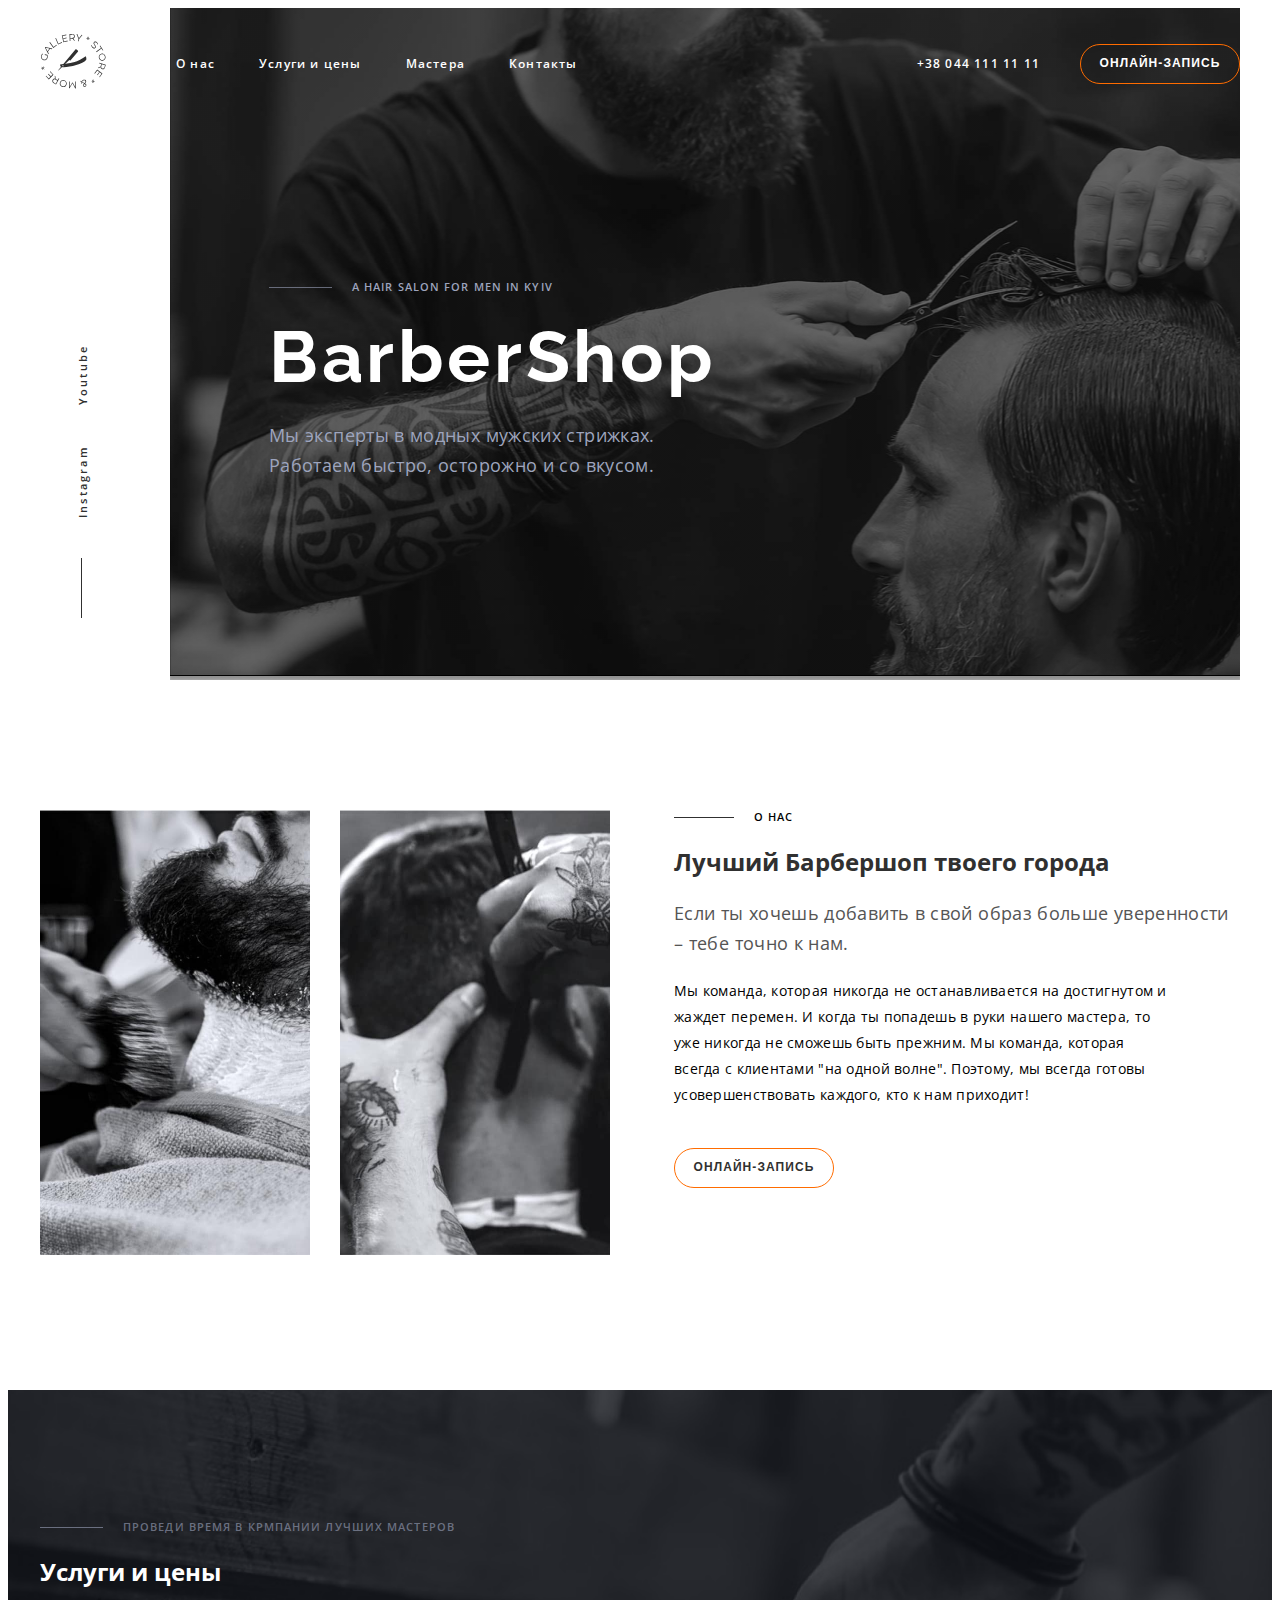
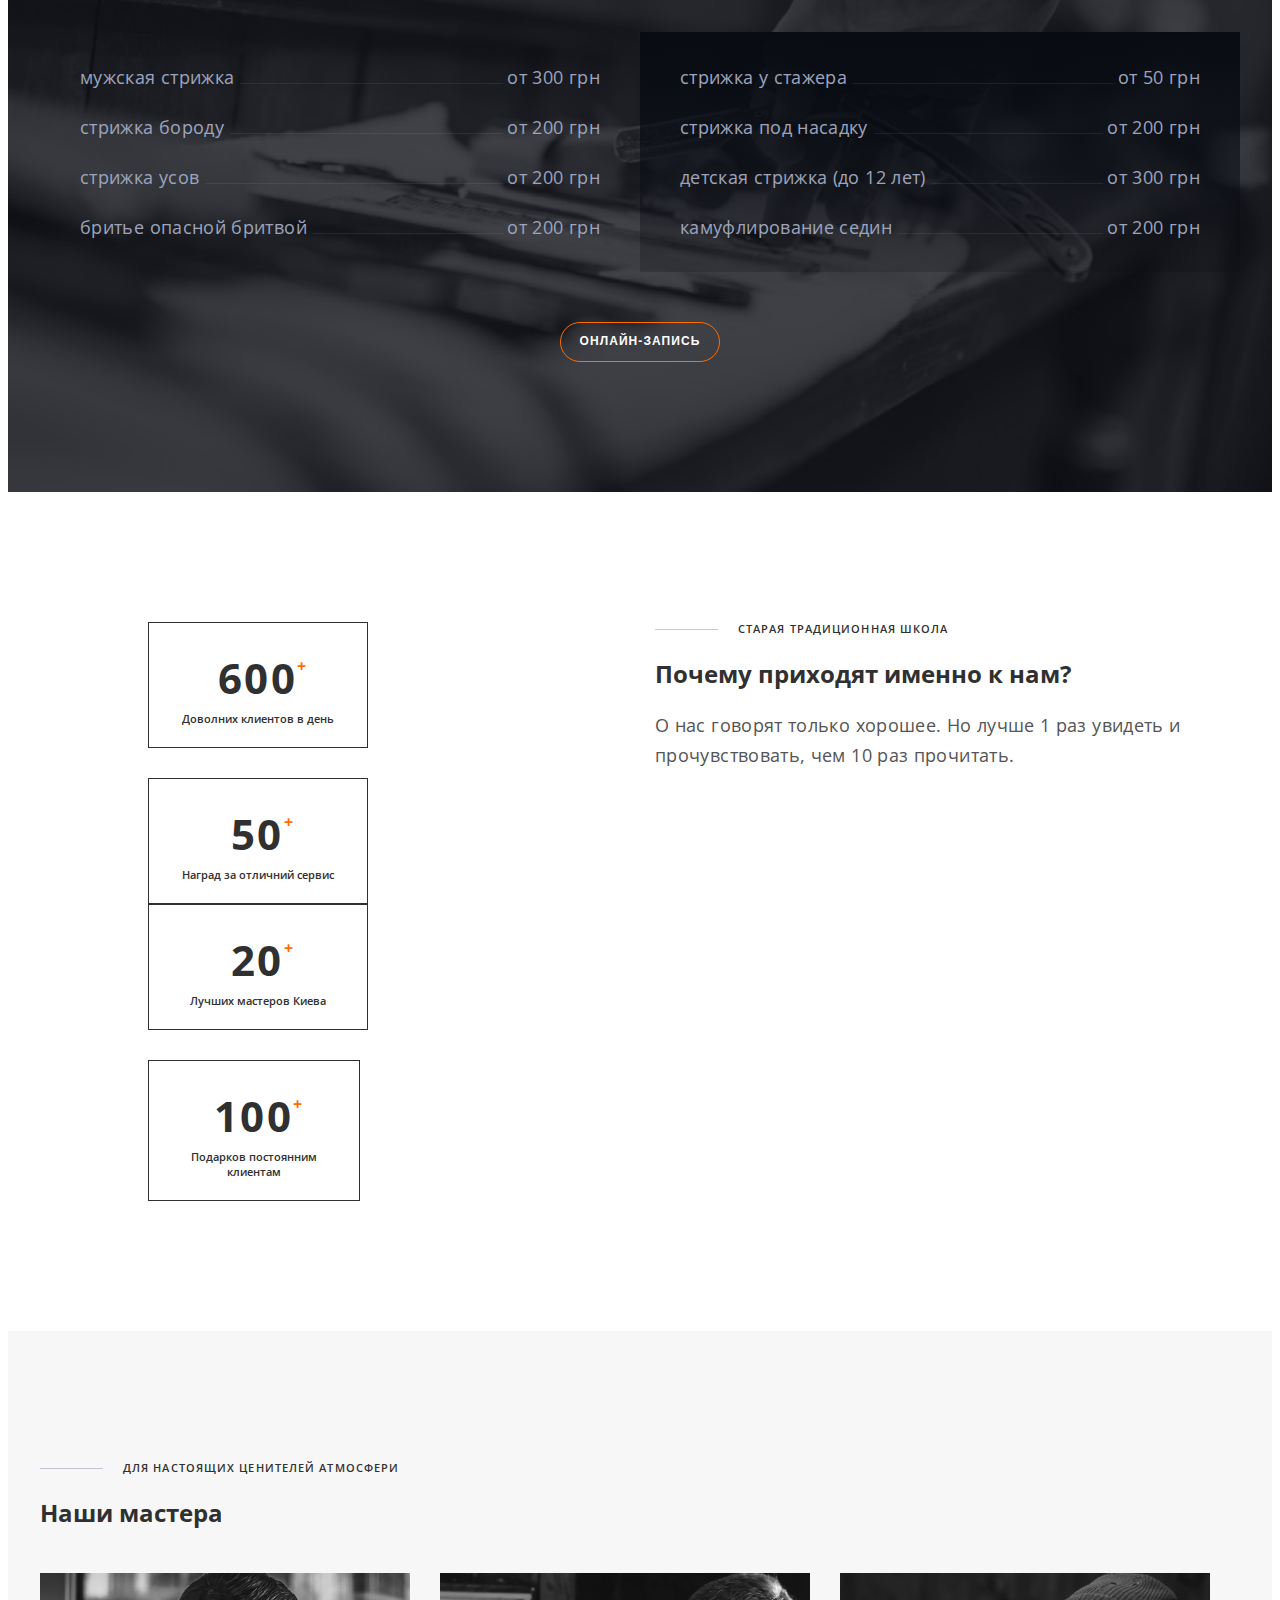
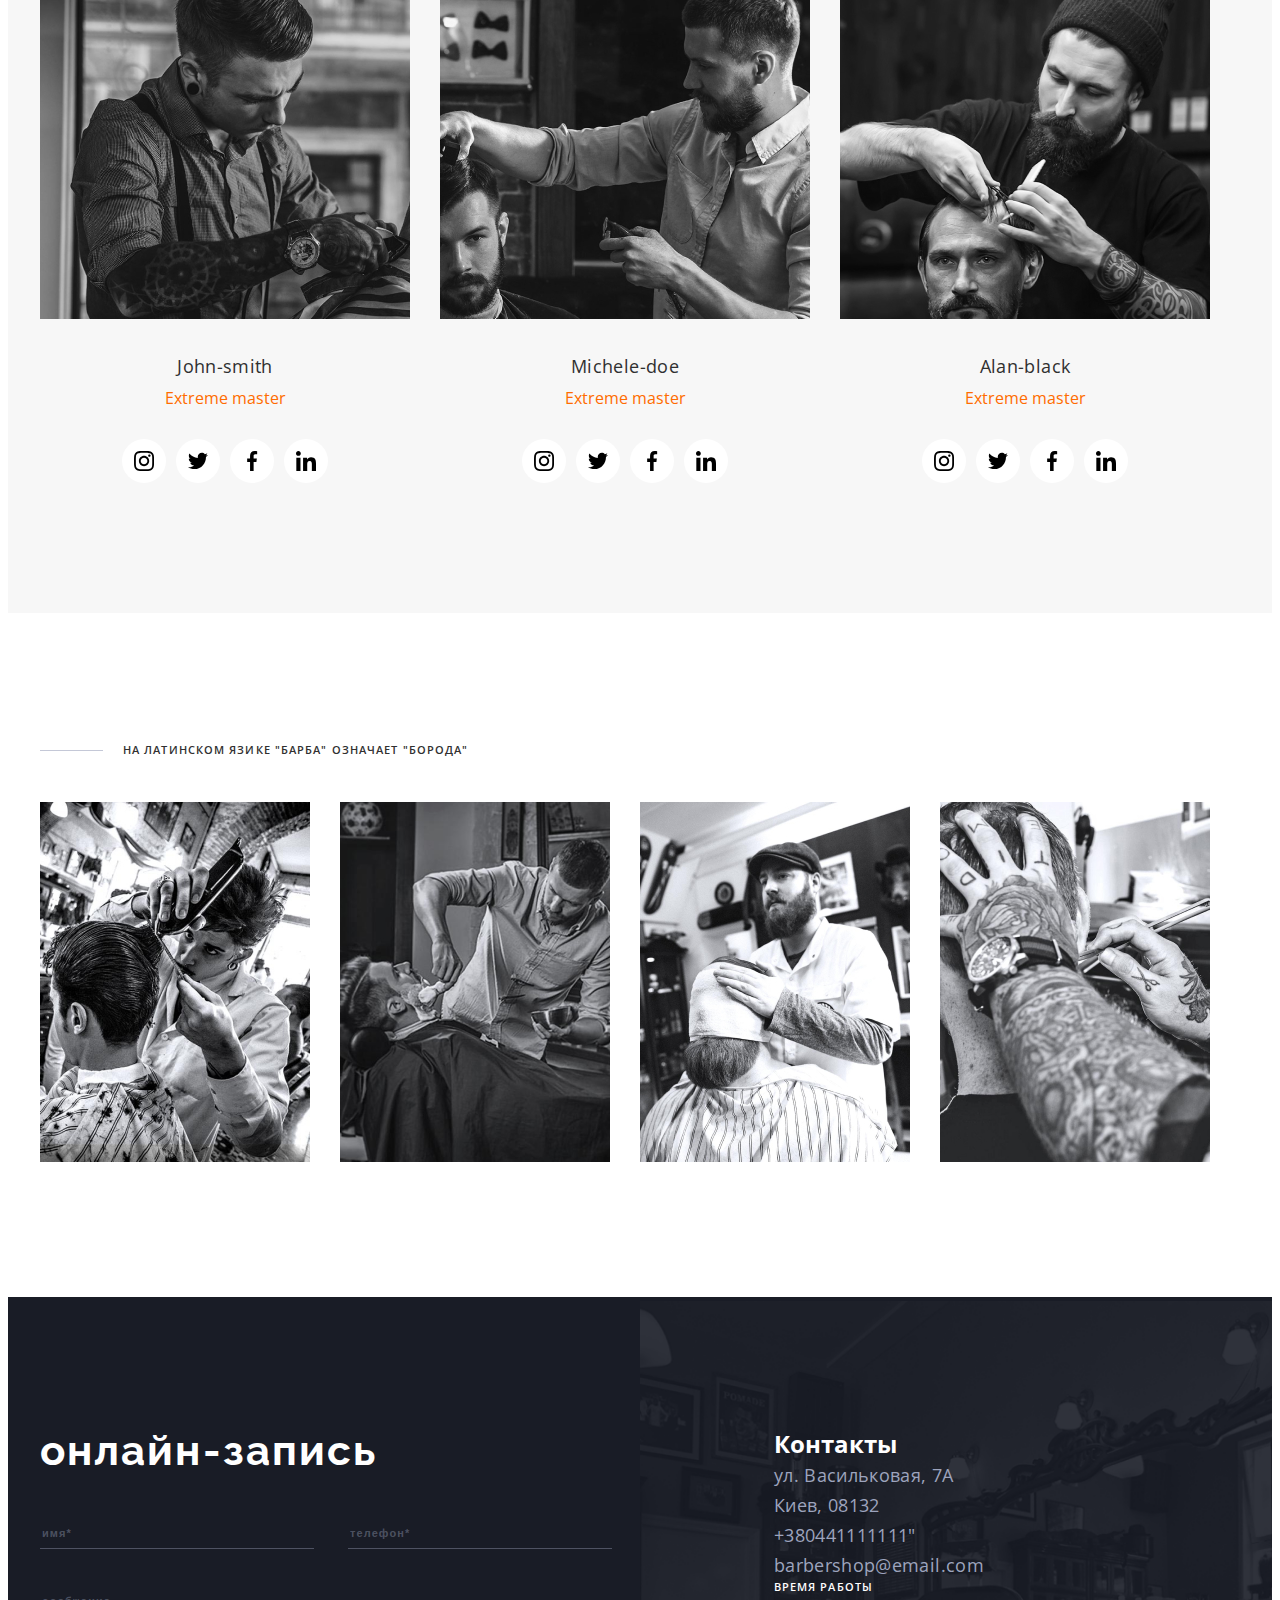
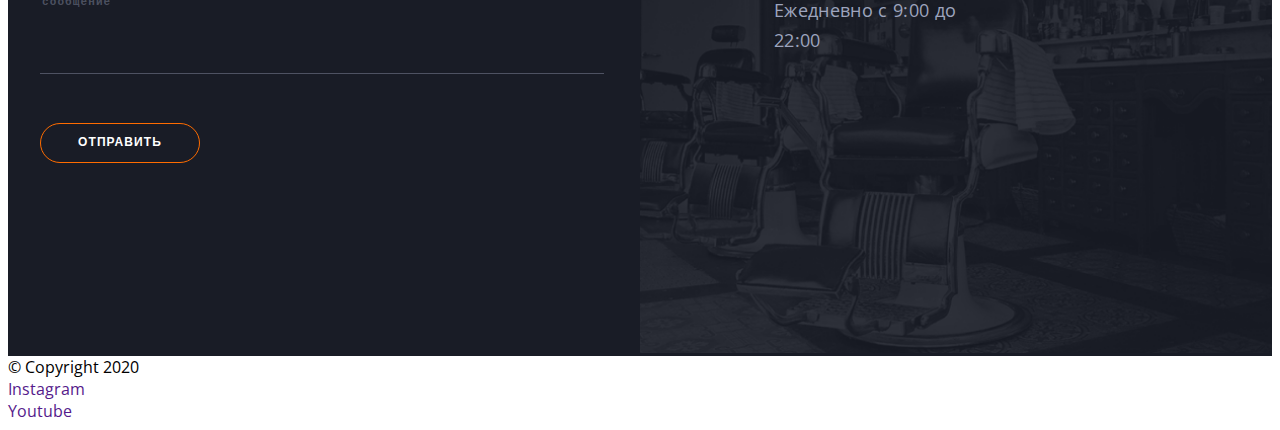
==== commit da87e6ce: "finished till task 6" ====
--- a/index.html
+++ b/index.html
@@ -5,6 +5,7 @@
     <meta name="viewport" content="width=device-width, initial-scale=1.0">
     <title>Document</title>
     <link rel="stylesheet" href="./css/style.css">
+    <link rel="stylesheet" href="./css/main.css">
     <link rel="preconnect" href="https://fonts.googleapis.com">
     <link rel="preconnect" href="https://fonts.gstatic.com" crossorigin>
     <link rel="stylesheet" href="https://cdnjs.cloudflare.com/ajax/libs/modern-normalize/2.0.0/modern-normalize.min.css"
@@ -18,7 +19,11 @@
         <div class="container">
             <nav class="header__navigation">
                 <a href="" class="header__logo">
-                    <img src="./pictures/logo.svg" alt="лого сайта">
+                    <svg class="logo__icon" width="66" height="55">
+                        <use href="./pictures/sprite.svg#icon-logo"></use>
+                    </svg>
+            
+                    <!-- <img src="./pictures/logo.svg" alt="лого сайта"> -->
                 </a>
                 <ul class="header__list list">
                     <li class="header__item">
@@ -46,14 +51,16 @@
 <!-- секція герой -->
         <section class="hero">
             <div class="container">
-                <ul class="hero__list list">
-                    <li class="hero__item">
-                        <a class="hero-item__link link" href="" target="_blank" rel="noopener noreferrer">Instagram</a>
-                    </li>
-                    <li class="hero__item">
-                        <a class="hero-item__link link" href="" target="_blank" rel="noopener noreferrer">Youtube</a>
-                    </li>
-                </ul>
+                <div class="hero-left">
+                    <ul class="hero__list list">
+                        <li class="hero__item">
+                            <a class="hero-item__link link" href="" target="_blank" rel="noopener noreferrer">Instagram</a>
+                        </li>
+                        <li class="hero__item">
+                            <a class="hero-item__link link" href="" target="_blank" rel="noopener noreferrer">Youtube</a>
+                        </li>
+                    </ul>
+                </div>
                 <div class="hero__main">
                     <p lang="en" class="hero__pre-text pre-text">A hair salon for men in Kyiv</p>
                     <h1 class="hero__title" lang="en">BarberShop</h1>
@@ -74,7 +81,7 @@
                 </ul>
                 <div class="about__content">
                     <p class="about__pre-text pre-text">О нас</p>
-                    <h2 class="about__title section-title">Лучший Барбершоп твоего города</h2>
+                    <h2 class="about__title">Лучший Барбершоп твоего города</h2>
                     <p class="about__after-text after-text">Если ты хочешь добавить в свой образ больше уверенности – тебе точно к нам.</p>
                     <p class="about__text">Мы команда, которая никогда не останавливается на достигнутом и жаждет перемен. И когда ты попадешь в руки нашего мастера, то уже никогда не сможешь быть прежним. Мы команда, которая всегда с клиентами "на одной волне". Поэтому, мы всегда готовы усовершенствовать каждого, кто к нам приходит!</p>
                     <button type="button" class="btn about__btn">онлайн-запись</button>
@@ -89,37 +96,37 @@
                 <div class="prices__list-wrap">
                     <ul class="prices__list list">
                         <li class="prices__item">
-                            <p class="prices__item-text">мужская стрижка</p>
+                            <p class="prices__item-name">мужская стрижка</p>
                             <span class="prices__item-text">от 300 грн</span>
                         </li>
                         <li class="prices__item">
-                            <p class="prices__item-text">стрижка бороду</p>
-                            <span class="prices__item-text">от 200 грн</span>
-                        </li>
-                        <li class="prices__item">
-                            <p class="prices__item-text">стрижка усов</p>
-                            <span class="prices__item-text">от 200 грн</span>
-                        </li>
-                        <li class="prices__item">
-                            <p class="prices__item-text">бритье опасной бритвой</p>
+                            <p class="prices__item-name">стрижка бороду</p>
+                            <span class="prices__item-text">от 200 грн</span>
+                        </li>
+                        <li class="prices__item">
+                            <p class="prices__item-name">стрижка усов</p>
+                            <span class="prices__item-text">от 200 грн</span>
+                        </li>
+                        <li class="prices__item">
+                            <p class="prices__item-name">бритье опасной бритвой</p>
                             <span class="prices__item-text">от 200 грн</span>
                         </li>
                     </ul>
-                    <ul class="prices__list list">
-                        <li class="prices__item">
-                            <p class="prices__item-text">стрижка у стажера</p>
+                    <ul class="prices__list prices__list-right list">
+                        <li class="prices__item">
+                            <p class="prices__item-name">стрижка у стажера</p>
                             <span class="prices__item-text">от 50 грн</span>
                         </li>
                         <li class="prices__item">
-                            <p class="prices__item-text">стрижка под насадку</p>
-                            <span class="prices__item-text">от 200 грн</span>
-                        </li>
-                        <li class="prices__item">
-                            <p class="prices__item-text">детская стрижка (до 12 лет)</p>
+                            <p class="prices__item-name">стрижка под насадку</p>
+                            <span class="prices__item-text">от 200 грн</span>
+                        </li>
+                        <li class="prices__item">
+                            <p class="prices__item-name">детская стрижка (до 12 лет)</p>
                             <span class="prices__item-text">от 300 грн</span>
                         </li>
                         <li class="prices__item">
-                            <p class="prices__item-text">камуфлирование седин</p>
+                            <p class="prices__item-name">камуфлирование седин</p>
                             <span class="prices__item-text">от 200 грн</span>
                         </li>
                     </ul>
@@ -152,7 +159,7 @@
                 </div>
                 <div class="reason__right">
                     <p class="reason__pre-text pre-text">старая традиционная школа</p>
-                    <h2 class="reason__title section-title">Почему приходят именно к нам?</h2>
+                    <h2 class="reason__title">Почему приходят именно к нам?</h2>
                     <p class="reason__after-text after-text">О нас говорят только хорошее. Но лучше 1 раз увидеть и прочувствовать, чем 10 раз прочитать.</p>
                 </div>
             </div>
@@ -161,66 +168,186 @@
         <section class="masters section">
             <div class="container">
                 <p class="masters__pre-text pre-text">для настоящих ценителей атмосфери</p>
-                <h2 class="masters__title section-title">Наши мастера</h2>
+                <h2 class="masters__title">Наши мастера</h2>
                 <ul class="masters__list list">
                     <li class="masters__item">
                         <img src="./pictures/john-smith.jpg" alt="барбер стрижка" width="370" height="346">
-                        <h3 class="masters__item-title" lang="en">john-smith</h3>
-                        <p class="masters__item-text">Extreme master</p>
+                        <div class="master__description">
+                            <h3 class="masters__item-title" lang="en">John-smith</h3>
+                            <p class="masters__item-text">Extreme master</p>
+                            <ul class="social-links__list socials list">
+                                <li class="social-link__item">
+                                    <a href="" class="social__link link">
+                                        <svg class="social__icon" width="20" height="20">
+                                            <use href="./pictures/sprite.svg#icon-instagram-1">
+                                            </use>
+                                        </svg>
+                                    </a>
+                                </li>
+                                <li class="social-link__item">
+                                    <a href="" class="social__link link">
+                                        <svg class="social__icon" width="20" height="20">
+                                            <use href="./pictures/sprite.svg#icon-twitter-1">
+                                            </use>
+                                        </svg>
+                                    </a>
+                                </li>
+                                <li class="social-link__item">
+                                    <a href="" class="social__link link">
+                                        <svg class="social__icon" width="20" height="20">
+                                            <use href="./pictures/sprite.svg#icon-facebook-1">
+                                            </use>
+                                        </svg>
+                                    </a>
+                                </li>
+                                <li class="social-link__item">
+                                    <a href="" class="social__link link">
+                                        <svg class="social__icon" width="20" height="20">
+                                            <use href="./pictures/sprite.svg#icon-linkedin-1">
+                                            </use>
+                                        </svg>
+                                    </a>
+                                </li>
+                            </ul>
+                        </div>
                     </li>
                     <li class="masters__item">
                         <img src="./pictures/michele-doe.jpg" alt="барбер стрижка" width="370" height="346">
-                        <h3 class="masters__item-title" lang="en">michele-doe</h3>
-                        <p class="masters__item-text">Extreme master</p>
+                        <div class="master__description">
+                            <h3 class="masters__item-title" lang="en">Michele-doe</h3>
+                            <p class="masters__item-text">Extreme master</p>
+                            <ul class="social-links__list list">
+                                <li class="social-link__item">
+                                    <a href="" class="social__link link">
+                                        <svg class="social__icon" width="20" height="20">
+                                            <use href="./pictures/sprite.svg#icon-instagram-1">
+                                            </use>
+                                        </svg>
+                                    </a>
+                                </li>
+                                <li class="social-link__item">
+                                    <a href="" class="social__link link">
+                                        <svg class="social__icon" width="20" height="20">
+                                            <use href="./pictures/sprite.svg#icon-twitter-1">
+                                            </use>
+                                        </svg>
+                                    </a>
+                                </li>
+                                <li class="social-link__item">
+                                    <a href="" class="social__link link">
+                                        <svg class="social__icon" width="20" height="20">
+                                            <use href="./pictures/sprite.svg#icon-facebook-1">
+                                            </use>
+                                        </svg>
+                                    </a>
+                                </li>
+                                <li class="social-link__item">
+                                    <a href="" class="social__link link">
+                                        <svg class="social__icon" width="20" height="20">
+                                            <use href="./pictures/sprite.svg#icon-linkedin-1">
+                                            </use>
+                                        </svg>
+                                    </a>
+                                </li>
+                            </ul>
+                        </div>
                     </li>
                     <li class="masters__item">
                         <img src="./pictures/alan-black.jpg" alt="барбер стрижка" width="370" height="346">
-                        <h3 class="masters__item-title" lang="en">alan-black</h3>
-                        <p class="masters__item-text">Extreme master</p>
+                        <div class="master__description">
+                            <h3 class="masters__item-title" lang="en">Alan-black</h3>
+                            <p class="masters__item-text">Extreme master</p>
+                            <ul class="social-links__list list">
+                                <li class="social-link__item">
+                                    <a href="" class="social__link link">
+                                        <svg class="social__icon" width="20" height="20">
+                                            <use href="./pictures/sprite.svg#icon-instagram-1">
+                                            </use>
+                                        </svg>
+                                    </a>
+                                </li>
+                                <li class="social-link__item">
+                                    <a href="" class="social__link link">
+                                        <svg class="social__icon" width="20" height="20">
+                                            <use href="./pictures/sprite.svg#icon-twitter-1">
+                                            </use>
+                                        </svg>
+                                    </a>
+                                </li>
+                                <li class="social-link__item">
+                                    <a href="" class="social__link link">
+                                        <svg class="social__icon" width="20" height="20">
+                                            <use href="./pictures/sprite.svg#icon-facebook-1">
+                                            </use>
+                                        </svg>
+                                    </a>
+                                </li>
+                                <li class="social-link__item">
+                                    <a href="" class="social__link link">
+                                        <svg class="social__icon" width="20" height="20">
+                                            <use href="./pictures/sprite.svg#icon-linkedin-1">
+                                            </use>
+                                        </svg>
+                                    </a>
+                                </li>
+                            </ul>
+                        </div>
                     </li>
                 </ul>
             </div>
         </section>
         <!-- примери работ -->
-        <section class="gallery">
+        <section class="gallery section">
             <!-- забрать hiden потом -->
-            <h2 hidden lang="en">samples of job</h2>
-            <p class="gallery__pre-text pre-text">на латинском язике "барба" означает "борода"</p>
-            <ul class="gallery__list">
-                <li class="gallery__item">
-                    <img src="./pictures/job-1.jpg" alt="" width="270" height="360">
-                </li>
-                <li class="gallery__item">
-                    <img src="./pictures/job-2.jpg" alt="" width="270" height="360">
-                </li>
-                <li class="gallery__item">
-                    <img src="./pictures/job-3.jpg" alt="" width="270" height="360">
-                </li>
-                <li class="gallery__item">
-                    <img src="./pictures/job-4.jpg" alt="" width="270" height="360">
-                </li>
-            </ul>
+            <div class="container">
+                <h2 hidden lang="en">samples of job</h2>
+                <p class="gallery__pre-text pre-text">на латинском язике "барба" означает "борода"</p>
+                <ul class="gallery__list list">
+                    <li class="gallery__item">
+                        <img src="./pictures/job-1.jpg" alt="" width="270" height="360">
+                    </li>
+                    <li class="gallery__item">
+                        <img src="./pictures/job-2.jpg" alt="" width="270" height="360">
+                    </li>
+                    <li class="gallery__item">
+                        <img src="./pictures/job-3.jpg" alt="" width="270" height="360">
+                    </li>
+                    <li class="gallery__item">
+                        <img src="./pictures/job-4.jpg" alt="" width="270" height="360">
+                    </li>
+                </ul>
+            </div>
         </section>
         <!-- секция записи -->
-        <section class="online">
-            <h2 class="online__title section-title"> онлайн-запись</h2>
-        </section>
-        <!-- секция контактов -->
-        <section class="contacts">
-            <h2 class="contacts__title section-title">Контакты</h2>
-            <address class="contact__adress">
-                <ul class="contacts__list list">
-                    <li class="contacts__item">
-                        <a href="" target="_blank" rel="noopener noreferrer" class="contacts__link link">ул. Васильковая, 7А Киев, 08132</a></li>
-                    <li class="contacts__item">
-                        <a href="tel:+380441111111" class="contacts__link link">+380441111111"</a></li>
-                    <li class="contacts__item">
-                        <a href="mailto:barbershop@email.com" class="contacts__link link">barbershop@email.com</a></li>
-                </ul>
-            </address>
-            <p class="contacts__subtitle">время работы</p>
-            <p class="contacts__text">Ежедневно с 9:00 до 22:00</p>
-        </section>
+        <div class="contact__wrapper">
+            <div class="container">
+                <section class="online">
+                    <h2 class="online__title section-title"> онлайн-запись</h2>
+                    <form action="#">
+                        <input type="text" name="online-name" placeholder="имя*" class="online__input-name">
+                        <input type="tel" name="online-tel" placeholder="телефон*" class="online__input-tel">
+                        <textarea name="online-text" class="online__input-massege" placeholder="сообщение"></textarea>
+                    </form>
+                    <button class="online__title-btn btn" type="submit">Отправить</button>
+                </section>
+                <!-- секция контактов -->
+                <section class="contacts section">
+                            <h2 class="contacts__title section__title">Контакты</h2>
+                            <address class="contact__adress">
+                                <ul class="contacts__list list">
+                                    <li class="contacts__item">
+                                        <a href="" target="_blank" rel="noopener noreferrer" class="contacts__link link">ул. Васильковая, 7А <br> Киев, 08132</a></li>
+                                    <li class="contacts__item">
+                                        <a href="tel:+380441111111" class="contacts__link link">+380441111111"</a></li>
+                                    <li class="contacts__item">
+                                        <a href="mailto:barbershop@email.com" class="contacts__link link">barbershop@email.com</a></li>
+                                </ul>
+                            </address>
+                            <p class="contacts__subtitle">время работы</p>
+                            <p class="contacts__text">Ежедневно с 9:00 до 22:00</p>
+                </section>
+            </div>
+        </div>
     </main>
     <footer class="footer">
         <p class="footer__text">&copy; Copyright 2020</p>
@@ -233,5 +360,30 @@
             </li>
         </ul>
     </footer>
+<div class="backdrop" hidden data-modal>
+    <div class="modal">
+        <button type="button" class="btn__open" data-modal-close>X</button>
+        <form action="#" class="modal__form">
+            <b class="modal__title">Какой-то текст для заголовка</b>
+            <div class="modal__form-field">
+                <label for="input-name" class="modal__form-label">Имя</label>
+                <input type="text" id="input-name" class="modal__form-input" placeholder="Евген" name="modal-name">
+            </div>
+            <div class="modal__form-field">
+                <label for="input-email" class="modal__form-label">Почта</label>
+                <input type="email" id="input-email" class="modal__form-input" placeholder="jazz@gmail.com">
+            </div>
+            <div class="modal__form-field">
+                <label for="input-tel" class="modal__form-label">Телефон</label>
+                <input type="tel" id="input-tel" class="modal__form-input" placeholder="+380678888888">
+            </div>
+            <div class="modal__form-field">
+                <input type="checkbox" id="check" name="policy" class="checkbox hidden">
+                <label for="check" class="check__label">Это текст для чекбокс с <a href="">политикой</a></label>
+            </div>
+        </form>
+    </div>
+</div>
+<!-- <script src=".js/modal.js"></script> -->
 </body>
 </html>--- a/css/style.css
+++ b/css/style.css
@@ -1,431 +1,35 @@
-:root {
-    --main-title-color: #FFFFFF;
-    --secondary-title-color: #303030;
-    --main-text-color: #555555;
-    --secondary-text-color: #9DA4BD;
-    --third-text-color: #303030;
-    --accent-color: #FF6C00;
-}
-
-body {
-    font-family: 'Open Sans', sans-serif;
-}
-p, h1, h2, h3, h4, h5, h6 {
-    margin-bottom: 0px;
-    margin-top: 0px;
-}
-ul {
-    margin-top: 0px;
-    margin-bottom: 0px;
-    padding-left: 0px;
-}
-.list {
-    list-style: none;
-}
-
-.link {
-    text-decoration: none;
-}
-
-.btn {
-    width: 160px;
-    height: 40px;
 
 
-    color: #FFFFFF;
-    font-size: 12px;
-    font-weight: 600;
-    line-height: 1.33;
-    letter-spacing: 0.09em;
-    background-color: transparent;
 
-    text-transform: uppercase;
-    border: 1px solid #FF6C00;
-    border-radius: 100px;
-}
 
-.btn:hover,
-.btn:focus {
-    background-color: var(--accent-color);
-}
-
+/* @keyframes */
 /* -----HEADER------- */
 
-.container {
-    width: 1200px;
-    padding-left: 15px;
-    padding-right: 15px;
-    margin: 0 auto;
-}
-.header {
-    background-color: brown;
-}
-.header .container {
-    display: flex;
-    align-items: center;
-}
-.header__navigation {
-    display: flex;
-    align-items: center;
-}
-.header__logo {
-    margin-right: 70px;
-}
-.header__item {
-    display: inline-block;
-}
-.header__item:not(:last-child) {
-    margin-right: 40px;
-}
 
-.section-title {
-    font-family: 'Raleway', sans-serif;
-    font-size: 42px;
-    font-weight: 700;
-    line-height: 1.16;
-    letter-spacing: 0.05em;
-}
 
-.header__link {
-    display: block;
-    padding-top: 48px;
-    padding-bottom: 48px;
-
-    color: var(--main-title-color);
-    font-size: 12px;
-    font-weight: 600;
-    line-height: 1.33;
-    letter-spacing: 0.1em;
-
-}
-.header__link:hover,
-.header__link:focus {
-    color: var(--accent-color);
-}
-
-.header__right {
-    display: flex;
-    margin-left: auto;
-    align-items: center;
-}
-.header__tel {
-    display: block;
-    padding-top: 48px;
-    padding-bottom: 48px;
-    margin-right: 40px;
-
-    color: #FFF;
-    font-size: 12px;
-    font-weight: 600;
-    line-height: 1.33;
-    letter-spacing: 0.1em;
-    text-transform: uppercase;
-}
- 
-.header__button {
-    display: block;
-}
 
 
 /* --------HERO--------- */
 
-.hero .container {
-    display: flex;
-}
-.hero__list {
-    width: 100px;
-    display: flex;
-    margin-right: 52px;
 
-    writing-mode:vertical-lr;
-    transform: rotate(180deg);
-}
-
-.hero-item__link {
-    padding-left: 52px;
-    padding-right: 78px;
-
-    color: #303030;
-    font-size: 11px;
-    font-weight: 600;
-    line-height: 1.36;
-    letter-spacing: 0.2em;
-}
-
-.hero-item__link:hover,
-.hero-item__link:focus {
-    color: #FF6C00;
-}
-
-.hero__item:not(:last-child) {
-    margin-bottom: 40px;
-} 
-.pre-text {
-    font-size: 11px;
-    font-weight: 600;
-    line-height: 1.36;
-    letter-spacing: 0.1em;
-    text-transform: uppercase;
-}
-
-.after-text {
-    font-size: 18px;
-    font-weight: 400;
-    line-height: 1.67;
-    letter-spacing: 0.02em;
-}
-
-.hero__main {
-    background-color: rgb(42, 30, 30);
-    flex-grow: 1;
-    padding: 272px 0 206px 91px;
-}
-.hero__pre-text {
-    margin-bottom: 20px;
-
-    color: #9DA4BD;
-}
-.hero__title {
-    margin-bottom: 20px;
-
-    color: var(--main-title-color);
-    font-family: 'Raleway', sans-serif;
-    font-size: 72px;
-    font-weight: 700;
-    line-height: 1.18;
-    letter-spacing: 0.05em;
-}
-.hero__text {
-    color: var(--secondary-text-color);
-}
 
 /* -------about--------- */
-.section {
-    padding-top: 130px;
-    padding-bottom: 130px;
-}
-.about .container {
-    display: flex;
-}
-.about__list {
-    margin-right: 64px;
-    display: flex;
-}
-.about__item + .about__item {
-    margin-left: 30px;
-}
-.about__pre-text {
-    margin-bottom: 20px;
-}
-.about__title{
-    margin-bottom: 20px;
-    color: var(--secondary-title-color);
-}
-.about__after-text {
-    margin-bottom: 20px;
 
-    color: #555;
-}
-.about__text {
-    margin-bottom: 40px;
-    max-width: 500px;
-
-    color: --main-text-color;
-    font-size: 14px;
-    font-weight: 400;
-    line-height: 1.86;
-    letter-spacing: 0.02em;
-}
-.about__btn {
-    color: #303030;
-}
-.about__btn:hover,
-.about__btn:focus {
-    color: #FFFFFF;
-}
 
 /* -----------prices---------- */
-.prices {
-    background-color: var(--third-text-color);
-}
-.prices__pre-text {
-    margin-bottom: 20px;
 
-    color: rgba(157, 164, 189, 0.60);
-}
-.prices__title{
-    margin-bottom: 44px;
-
-    color: var(--main-title-color);
-}
-.prices__list-wrap {
-    display: flex;
-    margin-bottom: 50px;
-}
-.prices__list {
-    width: 50%;
-    padding: 30px 40px;
-    
-}
-.prices__item {
-    display: flex;
-    justify-content: space-between;
-}
-.prices__item + .prices__item {
-    margin-top: 20px;
-}
-.prices__item-text {
-    color: var(--secondary-text-color);
-    font-size: 18px;
-    font-weight: 400;
-    line-height: 1.67;
-    letter-spacing: 0.02em;
-}
-.prices__btn {
-    color: #FFFFFF;
-    display: block;
-    margin: 0 auto;
-}
 
 /* -----------reason----------- */
-.reason__wrap {
-    display: flex;
-    justify-content: space-between;
-}
-.reason__left {
-    width: calc(50% - 15px);
-}
-.reason__list {
-    display: flex;
-    width: 370px;
-    flex-wrap: wrap;
-    align-items: flex-end;
-    margin: 0 auto;
-}
-.reason__count {
-    display: block;
-    margin: 6px;
-
-    color:var(--third-text-color);
-    text-align: center;
-    font-size: 42px;
-    font-weight: 700;
-    line-height: 1.36;
-    letter-spacing: 0.05em;
-
-    text-align: center;
-}
-.reason__item {
-    width: 170px;
-    padding: 20px 24px;
-
-    border: 1px solid #303030;
-}
-.reason__item-spec {
-    padding: 20px;
-}
-.reason__item:nth-child(even) {
-    margin-top: 30px;
-}
-.reason__item:nth-child(odd) {
-    margin-right: 30px;
-}
-.reason__item-text {
-    color: var(--third-text-color);
-    text-align: center;
-    font-size: 11px;
-    font-weight: 600;
-    line-height: 1.36;
-}
-.reason__right {
-    width: calc(50% - 15px);
-}
-.reason__pre-text {
-    margin-bottom: 20px;
-
-    color: var(--third-text-color);
-}
-.reason__title {
-    margin-bottom: 20px;
-
-    color: var(--secondary-title-color);
-}
-.reason__after-text {
-    color: var(--main-text-color);
-}
 
 /* ----------masters------------ */
 
-.masters__pre-text {
-    margin-bottom: 20px;
 
-    color: var(--third-text-color);
-}
-.masters__title {
-    margin-bottom: 44px;
+/* --------GGALLERY-------- */
 
-    color: var(--secondary-title-color);
-}
-.masters__list {
-    display: flex;
-}
-.masters__item {
-    color: var(--third-text-color);
-    text-align: center;
-    font-size: 18px;
-    font-weight: 400;
-    line-height: 1.39;
-    letter-spacing: 0.02em;
-}
-.masters__item + .masters__item {
-    margin-left: 30px;
-}
-.masters__item-text {
-    color: #FF6C00;
- 
-}
-/* --------GGALLERY-------- */
-.gallery__pre-text {
-    color: var(--third-text-color);
-}
 /* ---------ONLINE-------- */
-.online__title {
-    color: var(--main-title-color);
-}
+
 /* ---------CONTACTS */
-.contacts__title {
-    color: var(--main-title-color);
-}
-.contacts__link,
-.contacts__text{
-    color: var(--secondary-text-color);
-    font-size: 18px;
-    font-weight: 400;
-    line-height: 1.67;
-    letter-spacing: 0.02em;
-    font-style: normal;
-}
-.contacts__subtitle {
-    color: var(--main-title-color);
-    font-size: 11px;
-    font-weight: 600;
-    line-height: 1.36;
-    letter-spacing: 0.1em;
-    text-transform: uppercase;
-}
+
 /* --------FOOTER--------- */
-.footer__text {
-    color: var(--secondary-text-color);
-    font-size: 11px;
-    font-style: normal;
-    font-weight: 600;
-    line-height: 1.36;
-    letter-spacing: 0.2em;
-    }
-.footer__link {
-    color: var(--third-text-color);
-    font-size: 11px;
-    font-weight: 600;
-    line-height: 1.36;
-    letter-spacing: 0.2em;
-} 
+
+
--- a/css/main.css
+++ b/css/main.css
@@ -0,0 +1,751 @@
+.container {
+  width: 1200px;
+  padding-left: 15px;
+  padding-right: 15px;
+  margin: 0 auto;
+}
+
+:root {
+  --main-title-color: #FFFFFF;
+  --secondary-title-color: #303030;
+  --main-text-color: #555555;
+  --secondary-text-color: #9DA4BD;
+  --third-text-color: #303030;
+  --accent-color: #FF6C00;
+}
+
+body {
+  font-family: "Open Sans", sans-serif;
+}
+
+p,
+h1,
+h2,
+h3,
+h4,
+h5,
+h6 {
+  margin-bottom: 0px;
+  margin-top: 0px;
+}
+
+ul {
+  margin-top: 0px;
+  margin-bottom: 0px;
+  padding-left: 0px;
+}
+
+.list {
+  list-style: none;
+}
+
+.link {
+  text-decoration: none;
+}
+
+.section {
+  padding-top: 130px;
+  padding-bottom: 130px;
+}
+
+.btn {
+  width: 160px;
+  height: 40px;
+  color: #FFFFFF;
+  font-size: 12px;
+  font-weight: 600;
+  line-height: 1.33;
+  letter-spacing: 0.09em;
+  background-color: transparent;
+  text-transform: uppercase;
+  border: 1px solid #FF6C00;
+  border-radius: 100px;
+  transition: background-color 500ms linear;
+}
+.btn:hover, .btn:focus {
+  background-color: var(--accent-color);
+}
+
+.hidden {
+  position: absolute;
+  width: 1px;
+  height: 1px;
+  margin: -1px;
+  padding: 0;
+  overflow: hidden;
+  border: 0;
+  clip: rect(0 0 0 0);
+}
+
+.header {
+  position: absolute;
+  width: 100%;
+  left: 0;
+}
+
+.header .container {
+  display: flex;
+  align-items: center;
+}
+
+.header__navigation {
+  display: flex;
+  align-items: center;
+}
+
+.header__logo {
+  margin-right: 70px;
+}
+
+.logo__icon {
+  fill: #303030;
+}
+
+.header__item {
+  display: inline-block;
+}
+.header__item:not(:last-child) {
+  margin-right: 40px;
+}
+
+.section-title {
+  font-family: "Raleway", sans-serif;
+  font-size: 42px;
+  font-weight: 700;
+  line-height: 1.16;
+  letter-spacing: 0.05em;
+}
+
+.header__link {
+  display: block;
+  padding-top: 48px;
+  padding-bottom: 48px;
+  color: var(--main-title-color);
+  font-size: 12px;
+  font-weight: 600;
+  line-height: 1.33;
+  letter-spacing: 0.1em;
+  transition: color 500ms linear;
+}
+.header__link:hover, .header__link:focus {
+  color: var(--accent-color);
+}
+
+.header__right {
+  display: flex;
+  margin-left: auto;
+  align-items: center;
+}
+
+.header__tel {
+  display: block;
+  padding-top: 48px;
+  padding-bottom: 48px;
+  margin-right: 40px;
+  color: #FFF;
+  font-size: 12px;
+  font-weight: 600;
+  line-height: 1.33;
+  letter-spacing: 0.1em;
+  text-transform: uppercase;
+}
+
+.header__button {
+  display: block;
+}
+
+.hero .container {
+  display: flex;
+}
+
+.hero-left {
+  width: 100px;
+  display: flex;
+  flex-direction: column;
+  justify-content: flex-end;
+  padding-bottom: 40px;
+  padding-left: 30px;
+}
+
+.hero__list {
+  display: flex;
+  align-items: center;
+  transform: rotate(-90deg);
+  transform-origin: left top;
+}
+.hero__list::before {
+  content: "";
+  margin-right: 40px;
+  display: block;
+  width: 60px;
+  height: 1px;
+  background-color: #303030;
+  flex-shrink: 0;
+}
+
+.hero-item__link {
+  color: #303030;
+  font-size: 11px;
+  font-weight: 600;
+  line-height: 1.36;
+  letter-spacing: 0.2em;
+  transition: color 500ms linear;
+}
+.hero-item__link:hover, .hero-item__link:focus {
+  color: #FF6C00;
+}
+
+.hero__item:not(:last-child) {
+  margin-right: 40px;
+}
+
+.pre-text {
+  display: flex;
+  align-items: center;
+  font-size: 11px;
+  font-weight: 600;
+  line-height: 1.36;
+  letter-spacing: 0.1em;
+  text-transform: uppercase;
+}
+.pre-text::before {
+  display: block;
+  content: "";
+  width: 63px;
+  height: 1px;
+  background-color: rgba(157, 164, 189, 0.6);
+  margin-right: 20px;
+}
+
+.after-text {
+  font-size: 18px;
+  font-weight: 400;
+  line-height: 1.67;
+  letter-spacing: 0.02em;
+}
+
+.hero__main {
+  flex-grow: 1;
+  padding: 272px 0 200px 99px;
+  background-image: linear-gradient(rgba(0, 0, 0, 0.25), rgba(0, 0, 0, 0.25)), url(../pictures/hero/hero-bg.jpg);
+  background-repeat: no-repeat;
+  background-position: center;
+  block-size: cover;
+}
+
+.hero__pre-text {
+  margin-bottom: 20px;
+  color: #9DA4BD;
+}
+
+.hero__title {
+  margin-bottom: 20px;
+  color: var(--main-title-color);
+  font-family: "Raleway", sans-serif;
+  font-size: 72px;
+  font-weight: 700;
+  line-height: 1.18;
+  letter-spacing: 0.05em;
+}
+
+.hero__text {
+  color: var(--secondary-text-color);
+}
+
+.about .container {
+  display: flex;
+}
+
+.about__list {
+  margin-right: 64px;
+  display: flex;
+}
+
+.about__item + .about__item {
+  margin-left: 30px;
+}
+
+.about__pre-text {
+  margin-bottom: 20px;
+  display: flex;
+  align-items: center;
+}
+.about__pre-text::before {
+  content: "";
+  width: 60px;
+  height: 1px;
+  background-color: #303030;
+  margin-right: 20px;
+}
+
+.about__title {
+  margin-bottom: 20px;
+  color: var(--secondary-title-color);
+}
+
+.about__after-text {
+  margin-bottom: 20px;
+  color: #555;
+}
+
+.about__text {
+  margin-bottom: 40px;
+  max-width: 500px;
+  color: --main-text-color;
+  font-size: 14px;
+  font-weight: 400;
+  line-height: 1.86;
+  letter-spacing: 0.02em;
+}
+
+.about__btn {
+  color: #303030;
+}
+
+.about__btn:hover,
+.about__btn:focus {
+  color: #FFFFFF;
+}
+
+.prices {
+  background-repeat: no-repeat;
+  background-position: center;
+  background-size: cover;
+  background-image: url(../pictures/prices/prices-bg.png), linear-gradient(#111319, #111319);
+}
+
+.prices__pre-text {
+  margin-bottom: 20px;
+  color: rgba(157, 164, 189, 0.6);
+}
+
+.prices__title {
+  margin-bottom: 44px;
+  color: var(--main-title-color);
+}
+
+.prices__list-wrap {
+  display: flex;
+  margin-bottom: 50px;
+}
+
+.prices__list {
+  width: 50%;
+  padding: 30px 40px;
+}
+
+.prices__list-left {
+  background-repeat: no-repeat;
+  background-position: center;
+  block-size: cover;
+  background-image: linear-gradient(#171A24, rgba(23, 26, 36, 0.2));
+}
+
+.prices__list-right {
+  background-repeat: no-repeat;
+  background-position: center;
+  block-size: cover;
+  background-image: linear-gradient(#090B13, rgba(9, 11, 19, 0.2));
+}
+
+.prices__item {
+  display: flex;
+  justify-content: space-between;
+  align-items: baseline;
+}
+.prices__item::before {
+  content: "";
+  /* flex-grow: 1; */
+  display: block;
+  width: 100%;
+  height: 1px;
+  margin-left: 6px;
+  margin-right: 4px;
+  background-color: rgba(157, 164, 189, 0.1215686275);
+}
+
+.prices__item + .prices__item {
+  margin-top: 20px;
+}
+
+.prices__item-name,
+.prices__item-text {
+  display: flex;
+  flex-shrink: 0;
+  color: var(--secondary-text-color);
+  font-size: 18px;
+  font-weight: 400;
+  line-height: 1.67;
+  letter-spacing: 0.02em;
+}
+
+.prices__item-name {
+  order: -1;
+}
+
+.prices__btn {
+  color: #FFFFFF;
+  display: block;
+  margin: 0 auto;
+}
+
+.reason__wrap {
+  display: flex;
+  justify-content: space-between;
+}
+
+.reason__left,
+.reason__right {
+  width: calc((100% - 30px) / 2);
+}
+
+.reason__list {
+  display: flex;
+  width: 370px;
+  flex-wrap: wrap;
+  align-items: flex-start;
+  margin: 0 auto;
+}
+
+.reason__item {
+  width: 170px;
+  padding: 20px 24px;
+  border: 1px solid #303030;
+}
+
+.reason__count {
+  display: block;
+  margin: 6px;
+  position: relative;
+  color: var(--third-text-color);
+  text-align: center;
+  font-size: 42px;
+  font-weight: 700;
+  line-height: 1.36;
+  letter-spacing: 0.05em;
+}
+.reason__count::after {
+  content: "+";
+  position: absolute;
+  color: #FF6C00;
+  font-family: Open Sans;
+  font-size: 16px;
+  font-style: normal;
+  line-height: 1.375;
+  top: 6px;
+  right: 30x;
+}
+
+.reason__item-spec {
+  padding: 20px;
+}
+
+.reason__list > .reason__item:nth-child(2n+1) {
+  margin-right: 30px;
+}
+
+.reason__list > .reason__item:nth-child(2n) {
+  margin-top: 30px;
+}
+
+/* .reason__item:nth-child(even) {
+    margin-top: 30px;
+}
+.reason__item:nth-child(odd) {
+    margin-right: 30px;
+} */
+.reason__item-text {
+  color: var(--third-text-color);
+  text-align: center;
+  font-size: 11px;
+  font-weight: 600;
+  line-height: 1.36;
+}
+
+.reason__right {
+  width: calc(50% - 15px);
+}
+
+.reason__pre-text {
+  margin-bottom: 20px;
+  color: var(--third-text-color);
+}
+
+.reason__title {
+  margin-bottom: 20px;
+  color: var(--secondary-title-color);
+}
+
+.reason__after-text {
+  color: var(--main-text-color);
+}
+
+.masters {
+  background-color: #F7F7F7;
+}
+
+.masters__pre-text {
+  margin-bottom: 20px;
+  color: var(--third-text-color);
+}
+
+.masters__title {
+  margin-bottom: 44px;
+  color: var(--secondary-title-color);
+}
+
+.masters__list {
+  display: flex;
+}
+
+.masters__item {
+  width: 370px;
+}
+
+.masters__item + .masters__item {
+  margin-left: 30px;
+}
+
+.master__description {
+  margin-top: 30px;
+}
+
+.masters__item-title {
+  margin-bottom: 8px;
+  color: var(--third-text-color);
+  text-align: center;
+  font-size: 18px;
+  font-weight: 400;
+  line-height: 1.39;
+  letter-spacing: 0.02em;
+}
+
+.masters__item-text {
+  margin-bottom: 30px;
+  color: #FF6C00;
+  text-align: center;
+}
+
+.social-links__list {
+  display: flex;
+  align-items: center;
+  justify-content: center;
+}
+
+.social-link__item {
+  width: 44px;
+  height: 44px;
+}
+
+.social-link__item + .social-link__item {
+  margin-left: 10px;
+}
+
+.social__link {
+  display: flex;
+  width: 100%;
+  height: 100%;
+  justify-content: center;
+  align-items: center;
+  border-radius: 50%;
+  background-color: #fff;
+  transition: background-color 500ms linear;
+}
+.social__link:hover, .social__link:focus {
+  fill: var(--accent-color);
+}
+
+.social__icon {
+  transition: fill 500ms linear;
+}
+.social__icon:hover, .social__icon:focus {
+  fill: var(--accent-color);
+}
+
+.gallery__pre-text {
+  margin-bottom: 44px;
+  color: var(--third-text-color);
+}
+
+.gallery__list {
+  display: flex;
+}
+
+.gallery__item + .gallery__item {
+  margin-left: 30px;
+}
+
+.online__title {
+  color: var(--main-title-color);
+}
+
+.contact__wrapper {
+  background-size: 50% auto;
+  background-repeat: no-repeat;
+  background-position: right center;
+  background-color: #191C26;
+  background-image: url(../pictures/contacts/contacts-bg.png), linear-gradient(#191C26, #191C26);
+}
+
+.contact__wrapper .container {
+  display: flex;
+}
+
+.online {
+  padding: 130px 40px 193px 0px;
+}
+
+.online__title {
+  margin-bottom: 44px;
+}
+
+.online__input-name {
+  width: 270px;
+  padding-bottom: 8px;
+  margin-bottom: 44px;
+  margin-right: 30px;
+  border: none;
+  outline: none;
+  background-color: transparent;
+  border-bottom: 1px solid rgba(157, 164, 189, 0.4);
+}
+
+.online__input-tel {
+  width: 260px;
+  padding-bottom: 8px;
+  border: none;
+  outline: none;
+  background-color: transparent;
+  border-bottom: 1px solid rgba(157, 164, 189, 0.4);
+}
+
+.online__input-massege {
+  width: 560px;
+  height: 76px;
+  margin-bottom: 44px;
+  resize: none;
+  border: none;
+  outline: none;
+  color: #FFF;
+  background-color: transparent;
+  border-bottom: 1px solid rgba(157, 164, 189, 0.4);
+}
+
+.online__input-name::placeholder,
+.online__input-tel::placeholder,
+.online__input-massege::placeholder {
+  font-size: 11px;
+  font-weight: 600;
+  letter-spacing: 0.1em;
+  line-height: 1.3636363636;
+  text-transform: upprcase;
+  color: rgba(157, 164, 189, 0.4);
+}
+
+.online__input-name:focus,
+.online__input-tel:focus,
+.online__input-massege:focus {
+  border-bottom: 1px solid #fff;
+}
+
+.online__input-name:focus::placeholder,
+.online__input-tel:focus::placeholder,
+.online__input-massege:focus::placeholder {
+  color: #fff;
+}
+
+.contacts {
+  padding-right: 256px;
+  padding-left: 100px;
+}
+
+.contacts__title {
+  color: var(--main-title-color);
+}
+
+.contacts__link,
+.contacts__text {
+  color: var(--secondary-text-color);
+  font-size: 18px;
+  font-weight: 400;
+  line-height: 1.67;
+  letter-spacing: 0.02em;
+  font-style: normal;
+}
+
+.contacts__subtitle {
+  color: var(--main-title-color);
+  font-size: 11px;
+  font-weight: 600;
+  line-height: 1.36;
+  letter-spacing: 0.1em;
+  text-transform: uppercase;
+}
+
+.modal {
+  position: absolute;
+  width: 550px;
+  min-height: 600px;
+  background-color: #FFFFFF;
+  border-radius: 5px;
+  left: 50%;
+  top: 50%;
+  transform: translate(-50%, -50%);
+  padding: 40px;
+}
+
+.btn__open {
+  width: 40px;
+  height: 40px;
+  border: 1px solid gray;
+  background-color: unset;
+  border-radius: 50%;
+  position: absolute;
+  right: 5px;
+  top: 5px;
+}
+
+.modal__title {
+  font-size: 18px;
+  text-align: center;
+  color: var(--secondary-title-color);
+  display: block;
+  margin-bottom: 20px;
+}
+
+.modal__form-label {
+  font-size: 14px;
+  color: var(--third-text-color);
+  display: block;
+  margin-bottom: 4px;
+}
+
+.modal__form-input {
+  width: 100%;
+  height: 42px;
+  border: 1px solid rgba(157, 164, 189, 0.4);
+  border-radius: 4px;
+  padding-left: 40px;
+}
+
+.check__label {
+  display: flex;
+  align-items: center;
+}
+.check__label::before {
+  content: "";
+  display: block;
+  width: 15px;
+  height: 15px;
+  border: 2px solid #000;
+  border-radius: 2px;
+  margin-right: 5px;
+}
+
+.checkbox:checked + .check__label::before {
+  background-color: var(--accent-color);
+  background-image: none;
+  background-size: cover;
+  background-position: center;
+  border: none;
+}/*# sourceMappingURL=main.css.map */